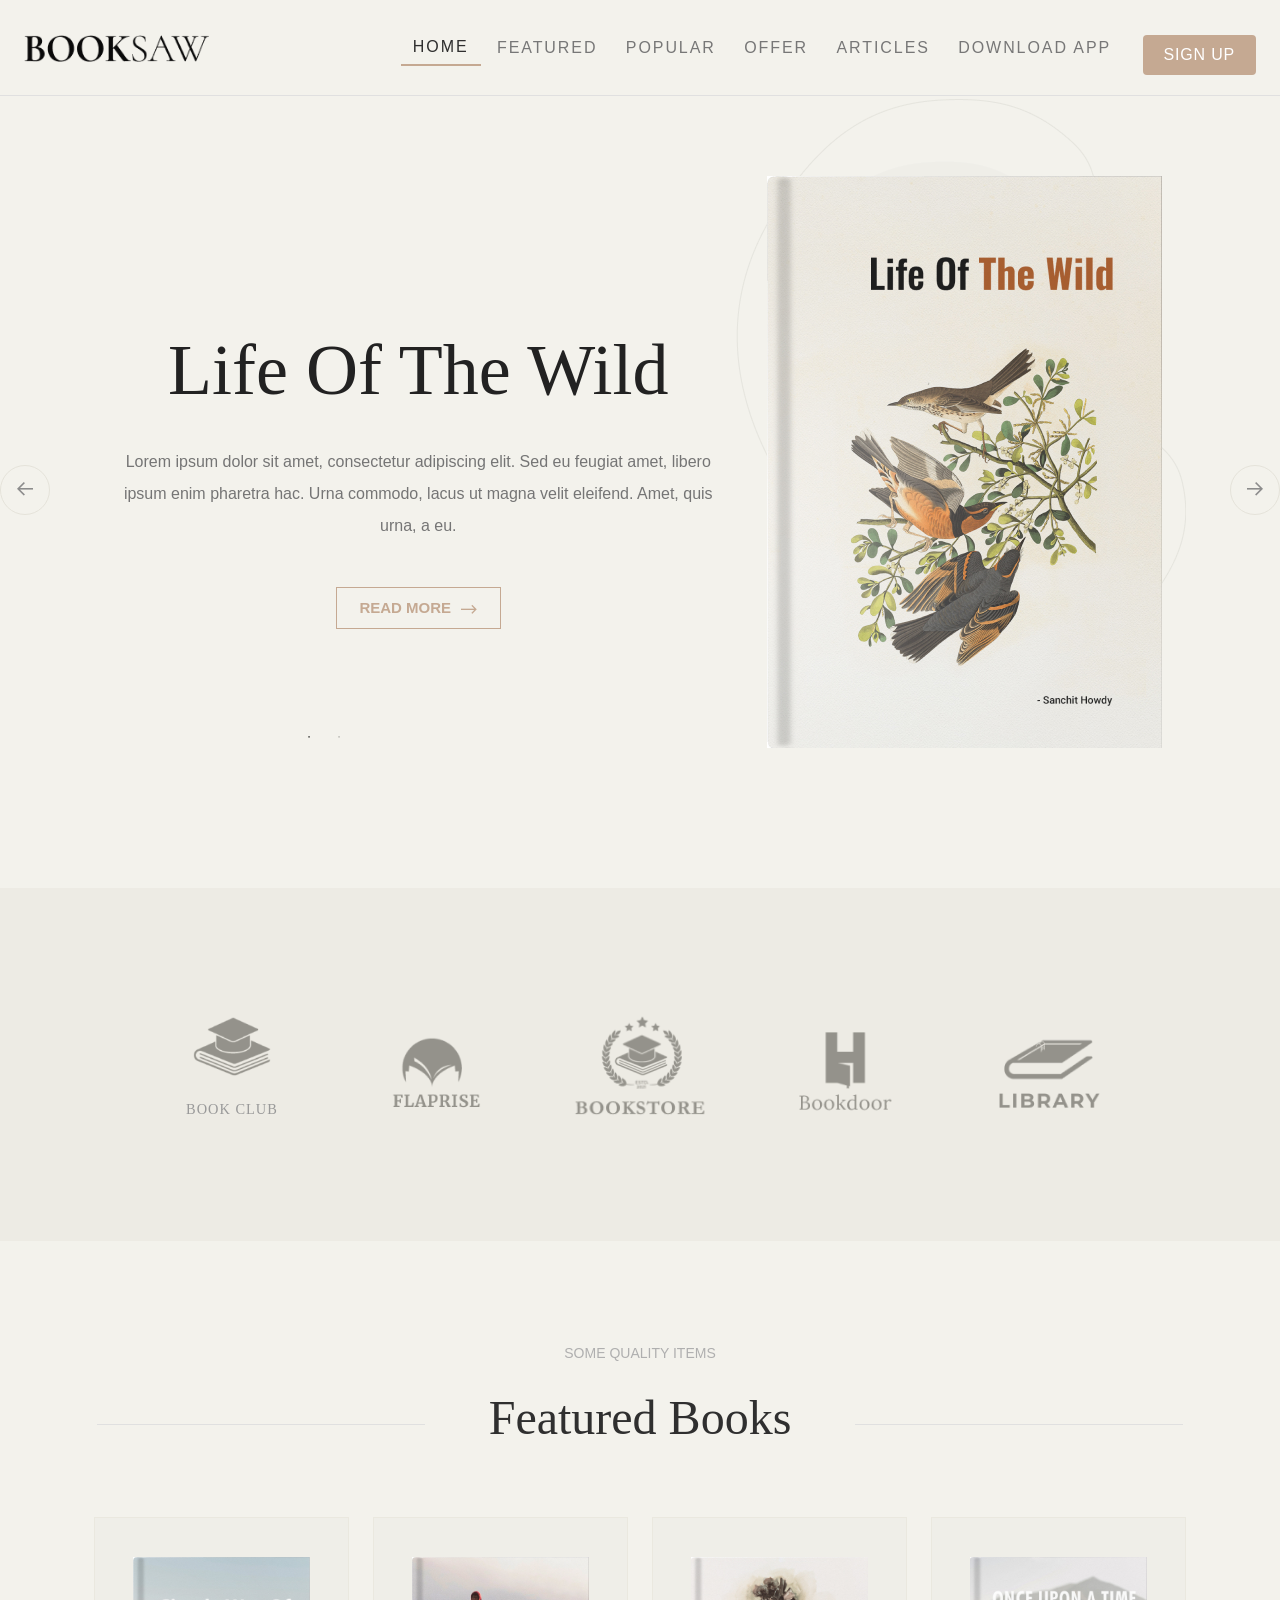
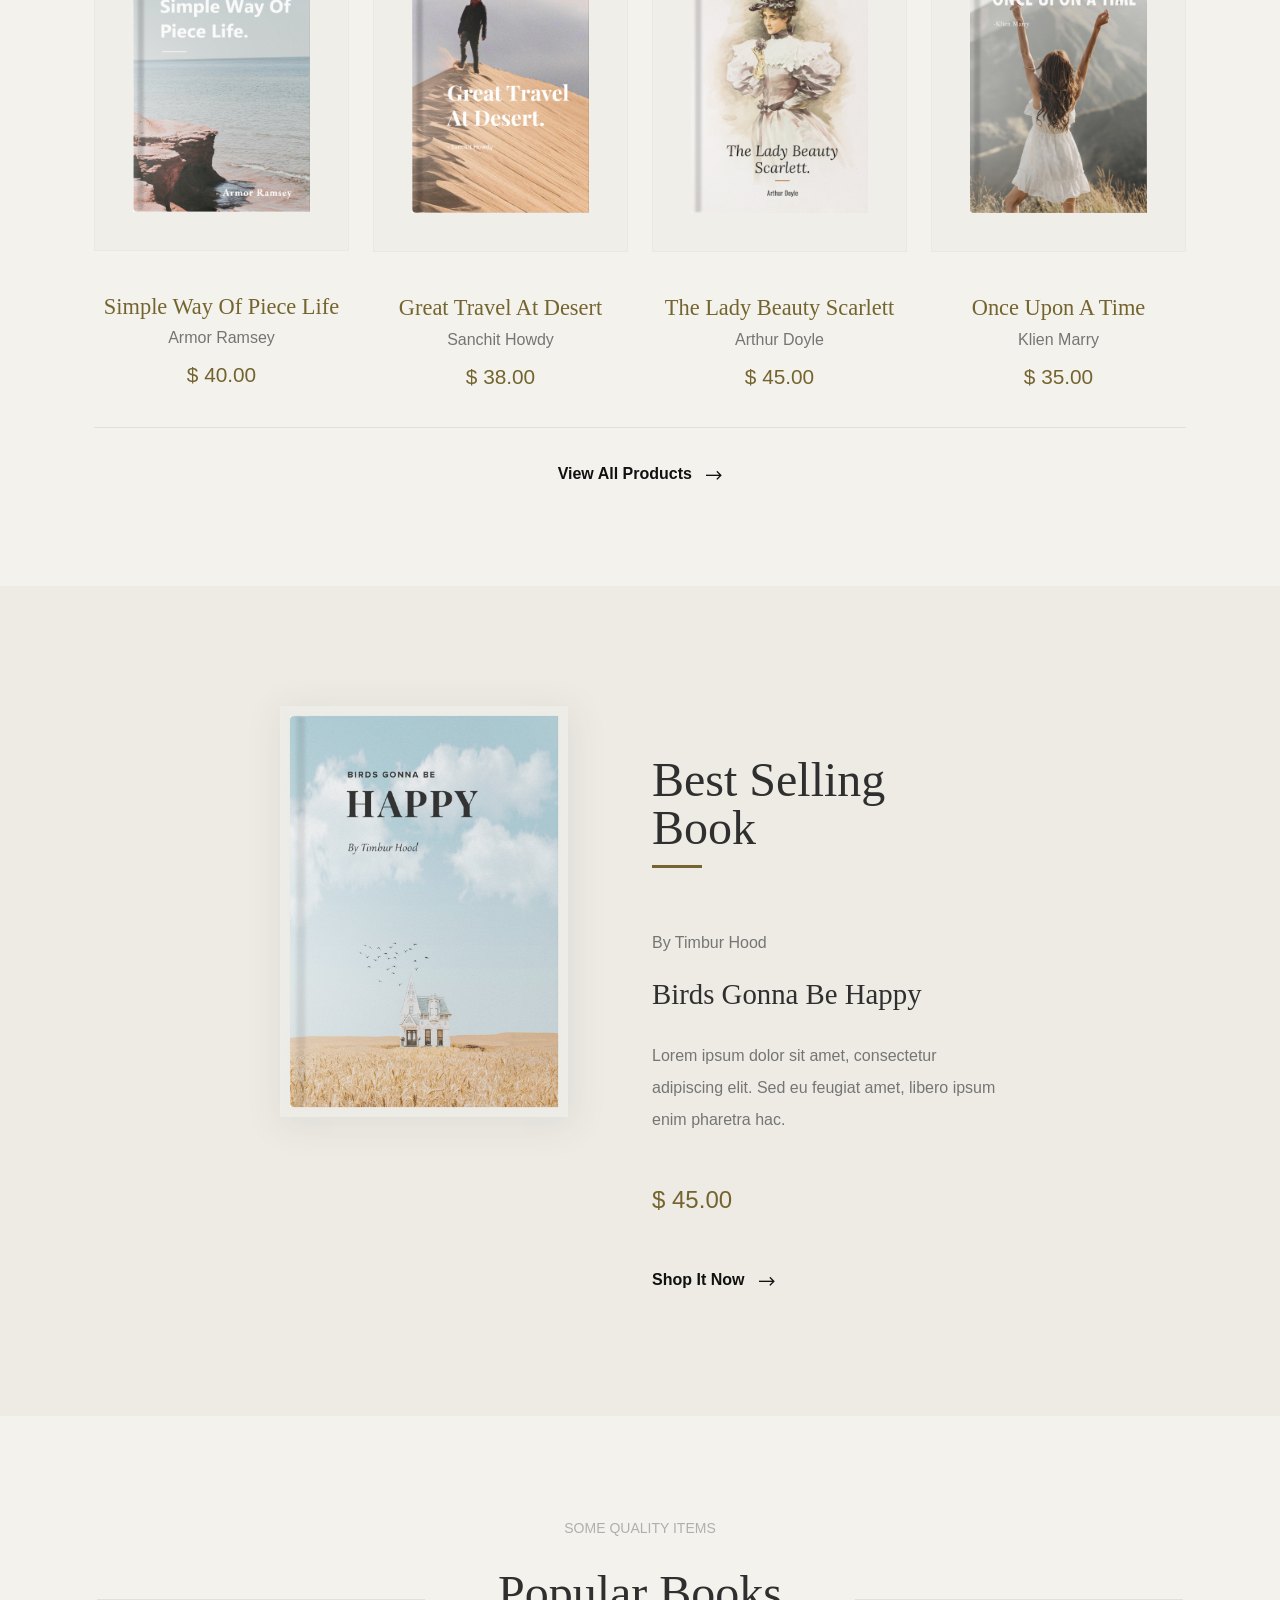
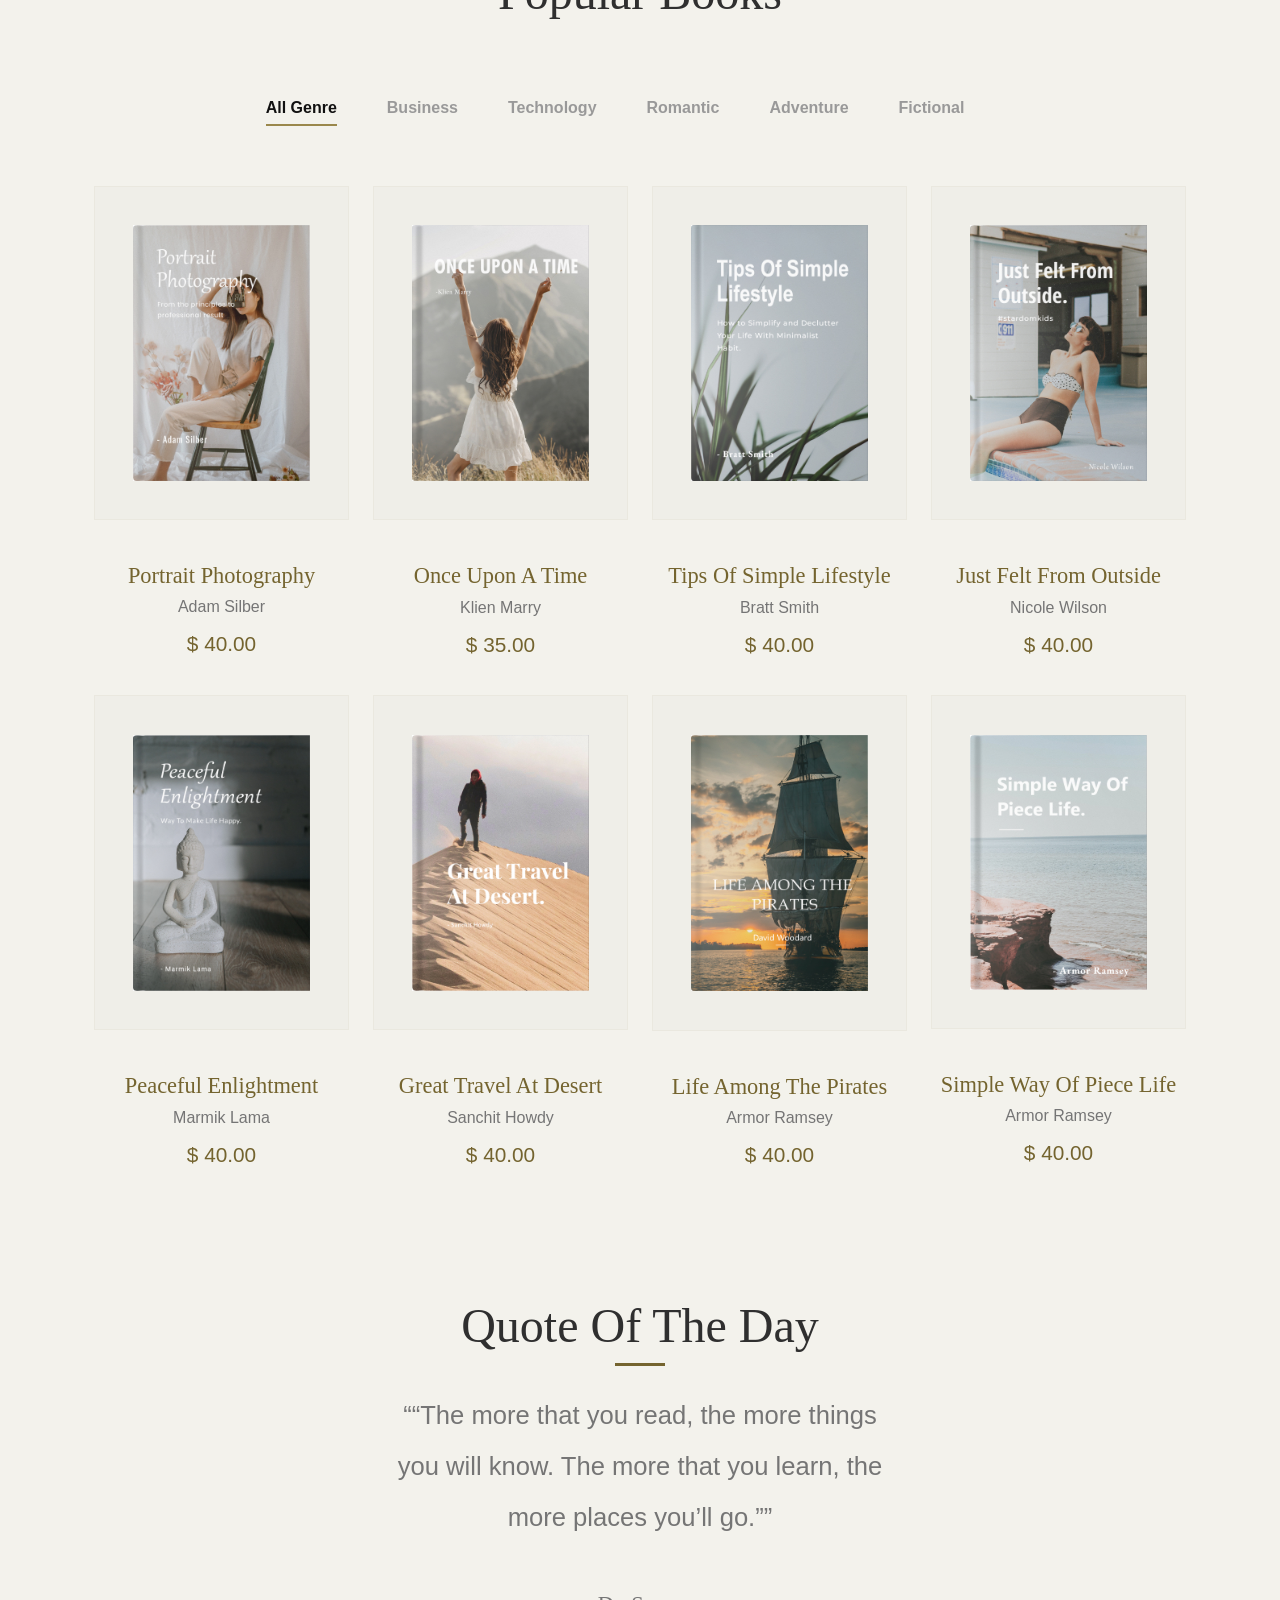
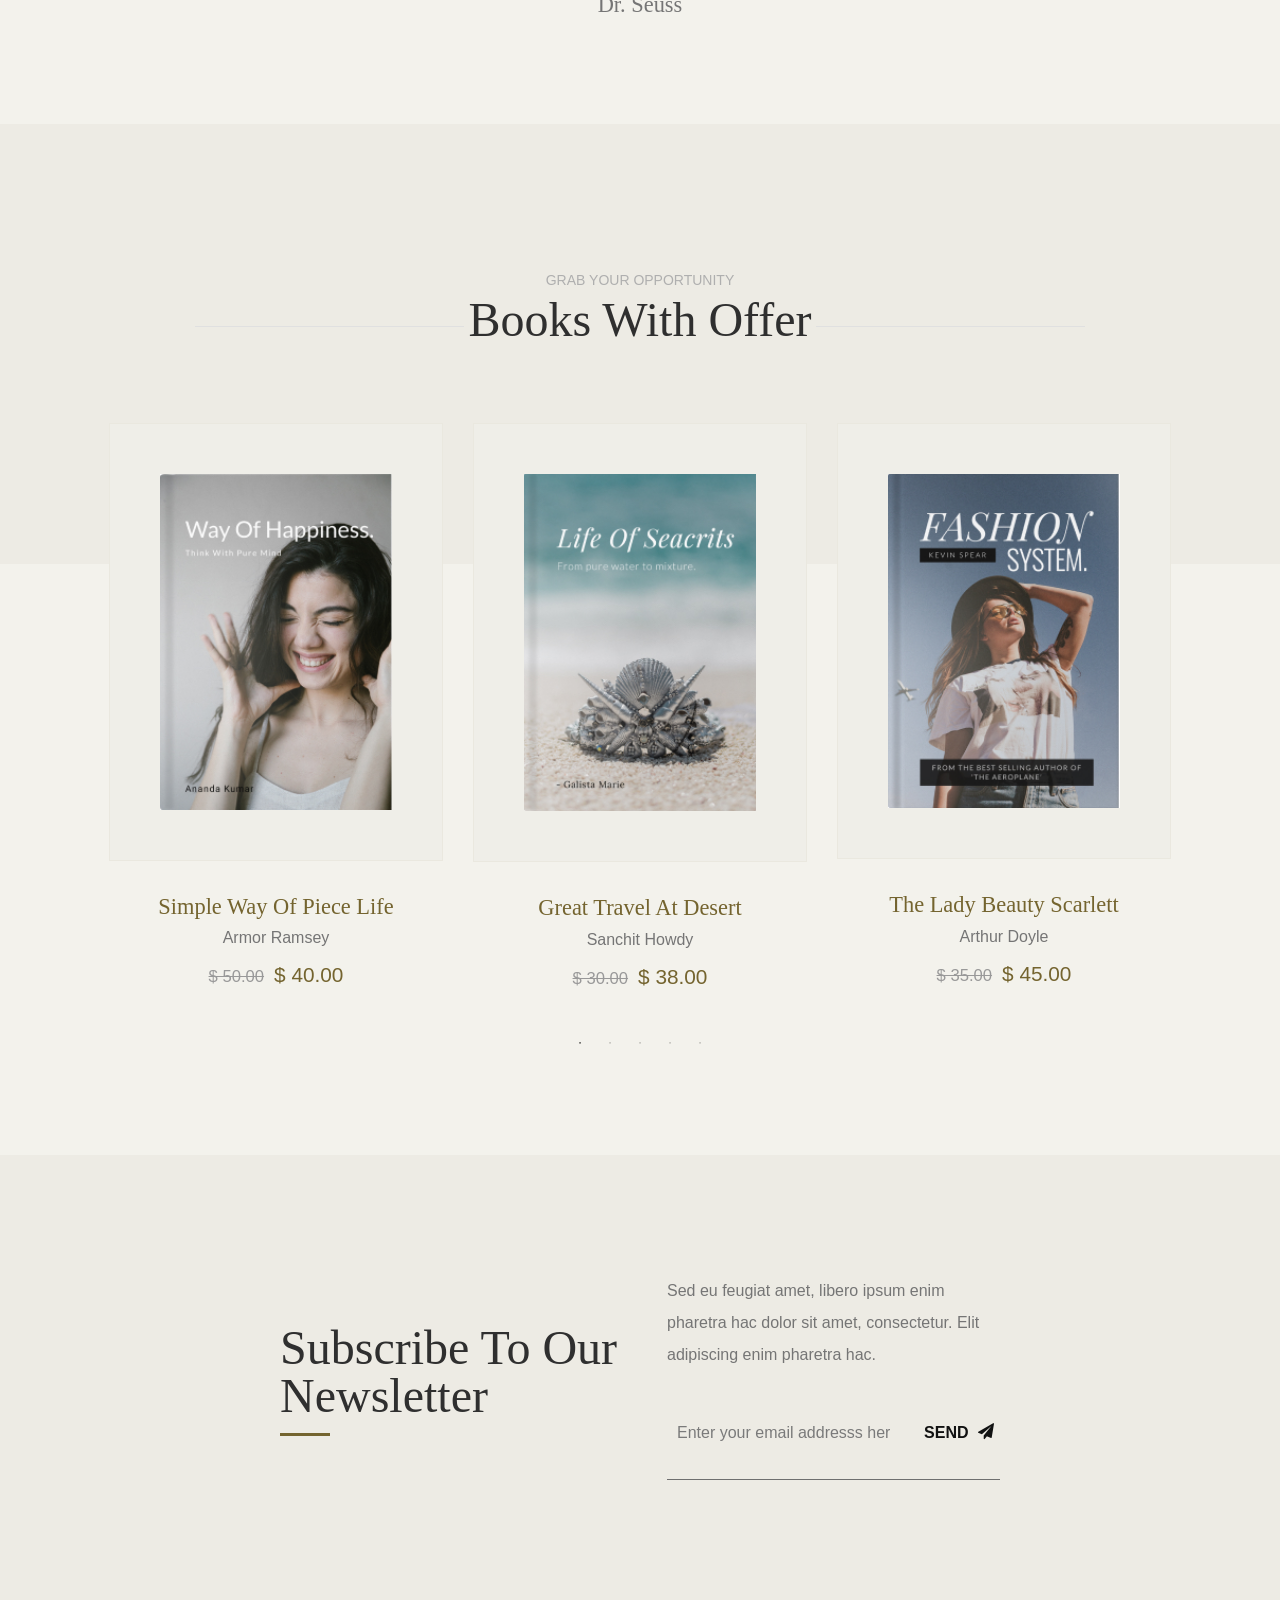
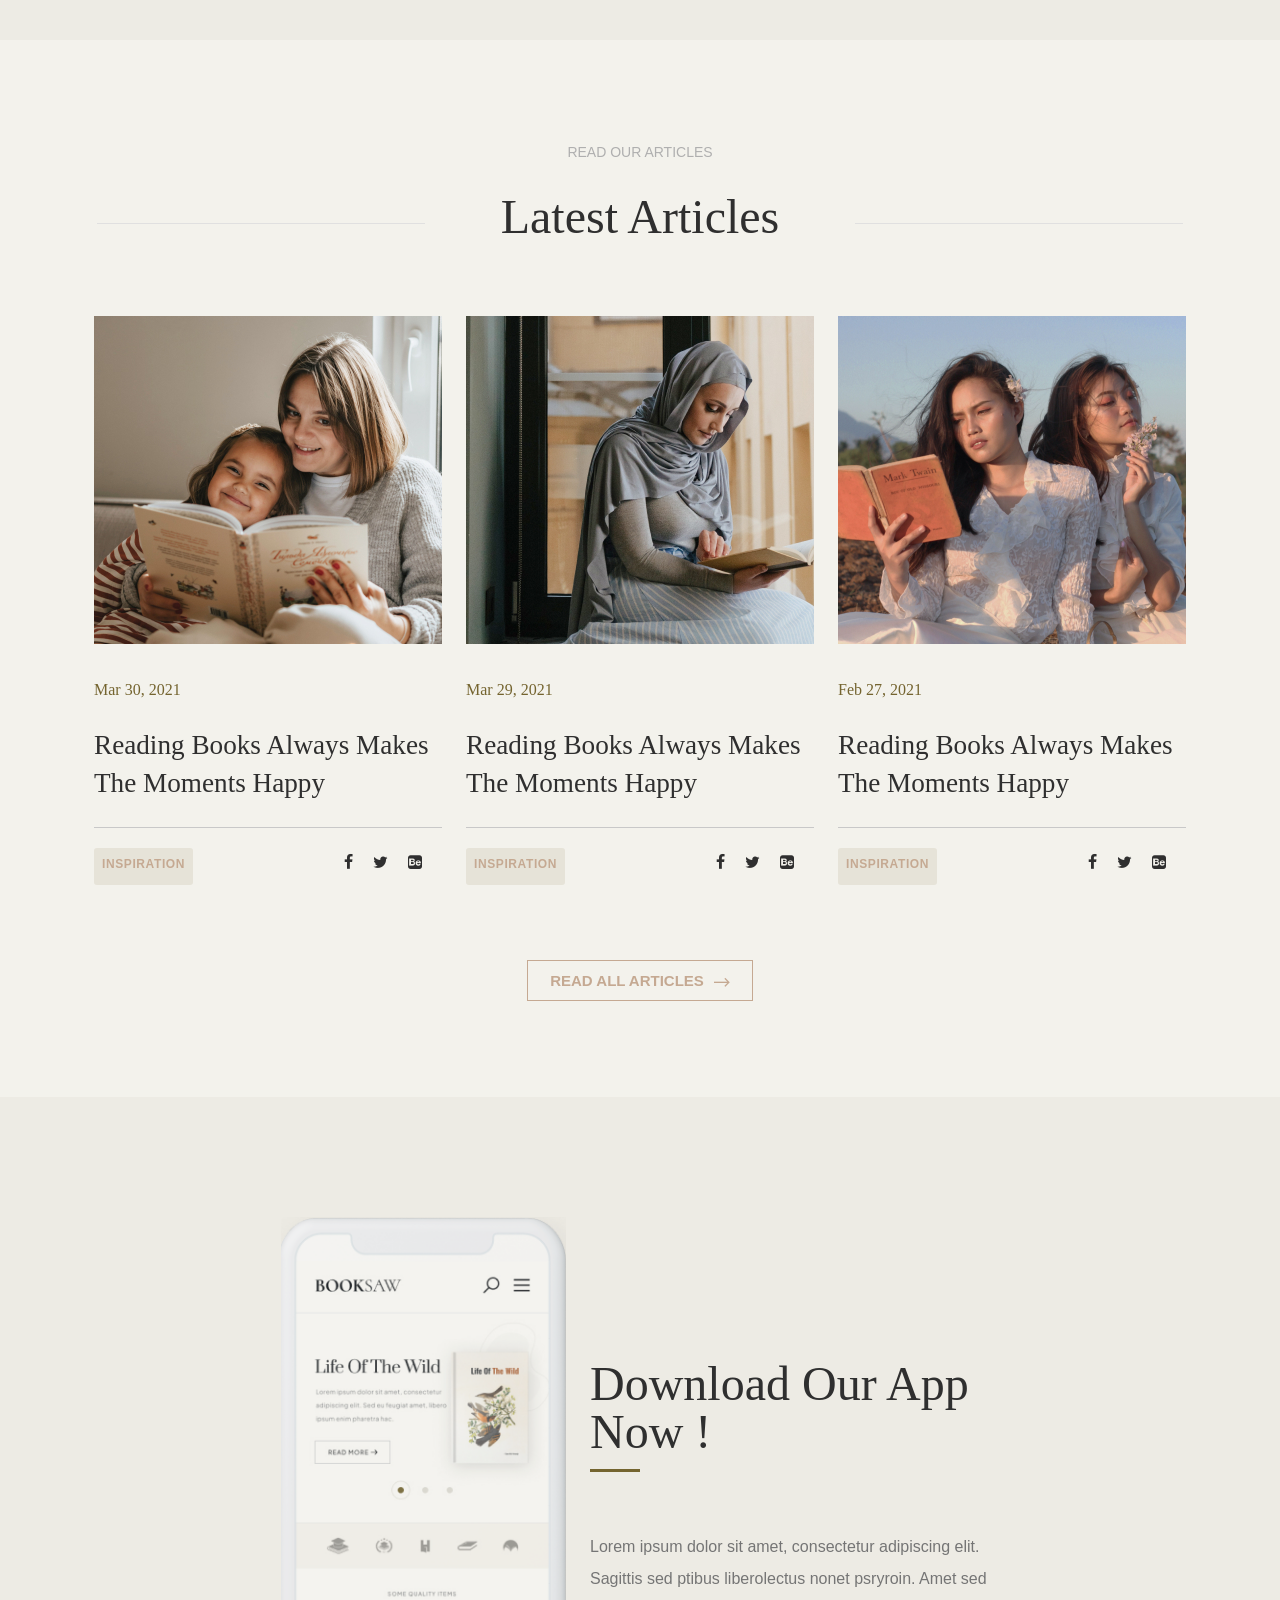
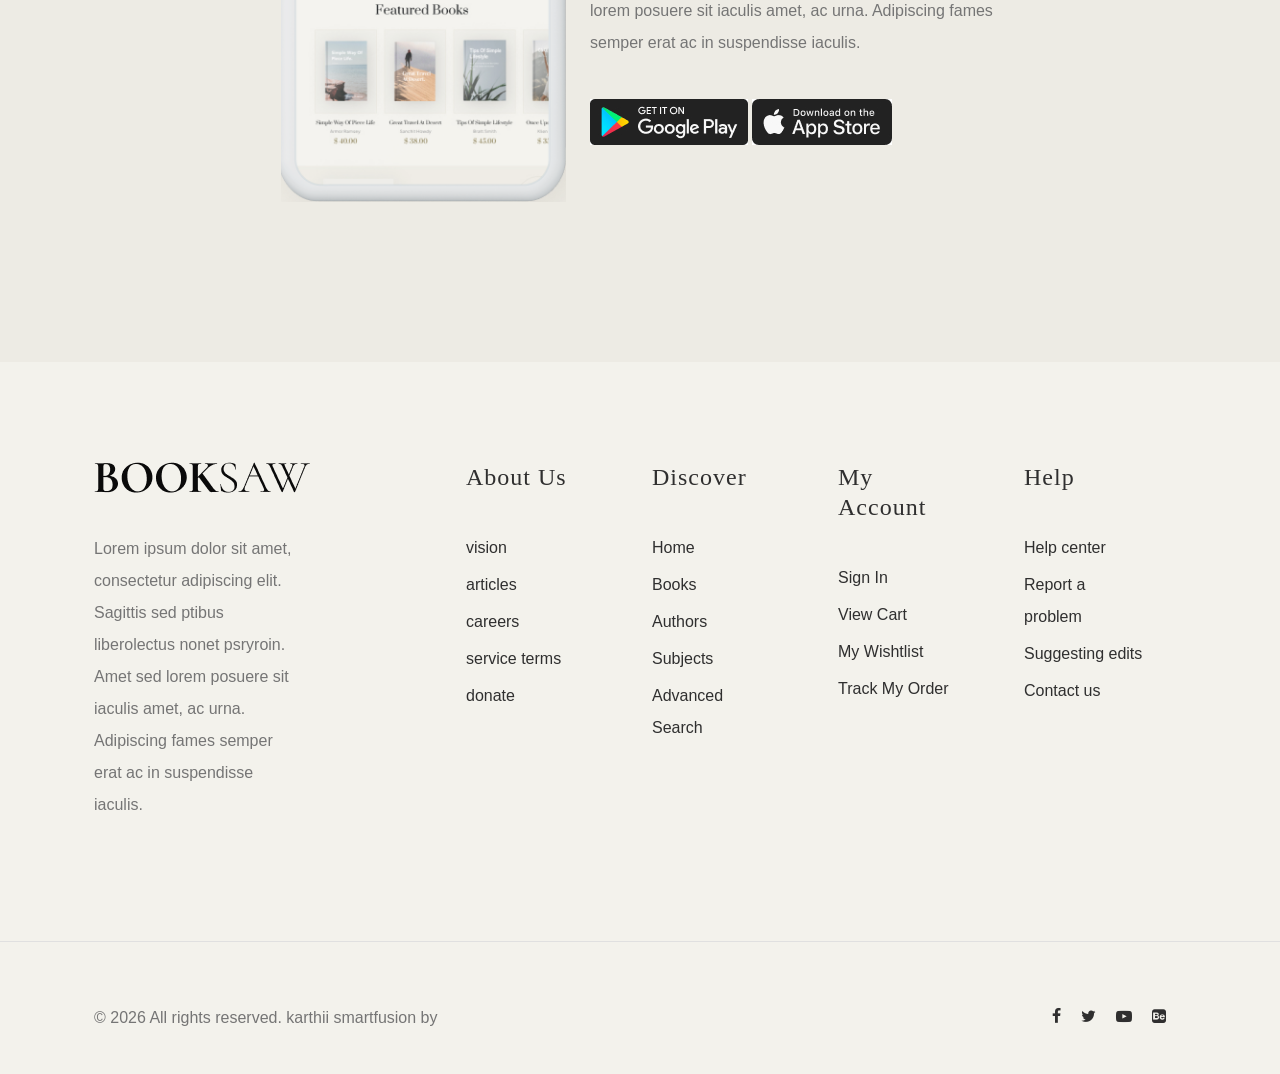
==== home2.html @ be1c2d10 "add" ====
<!DOCTYPE html>
<html lang="en">

<head>
	<title>BookSaw - Free Book Store HTML CSS Template</title>
	<meta charset="utf-8">
	<meta http-equiv="X-UA-Compatible" content="IE=edge">
	<meta name="viewport" content="width=device-width, initial-scale=1.0">
	<meta name="format-detection" content="telephone=no">
	<meta name="apple-mobile-web-app-capable" content="yes">
	<meta name="author" content="">
	<meta name="keywords" content="">
	<meta name="description" content="">

	<link href="https://cdn.jsdelivr.net/npm/bootstrap@5.3.1/dist/css/bootstrap.min.css" rel="stylesheet"
		integrity="sha384-4bw+/aepP/YC94hEpVNVgiZdgIC5+VKNBQNGCHeKRQN+PtmoHDEXuppvnDJzQIu9" crossorigin="anonymous">

	<link rel="stylesheet" type="text/css" href="css/normalize.css">
	<link rel="stylesheet" type="text/css" href="icomoon/icomoon.css">
	<link rel="stylesheet" type="text/css" href="css/vendor.css">
	<link rel="stylesheet" type="text/css" href="style.css">
	<link rel="icon" type="image/png" href="images/main-logo.png">
	<meta name="viewport" content="width=device-width, initial-scale=1.0">


</head>

<body data-bs-spy="scroll" data-bs-target="#header" tabindex="0">

	<div id="header-wrap">

		<header id="header">
			<div class="container-fluid">
				<div class="row align-items-center">

					<div class="col-6 col-md-2">
						<div class="main-logo">
							<a href="index.html"><img src="images/main-logo.png" alt="logo"></a>
						</div>

					</div>

					<div class="col-6 col-md-10">

						<nav id="navbar">
							<div class="main-menu stellarnav">
								<ul class="menu-list">
									<li class="menu-item active"><a href="#home" class="nav-link">Home</a></li>
									<li class="menu-item"><a href="#featured-books" class="nav-link">Featured</a></li>
									<li class="menu-item"><a href="#popular-books" class="nav-link">Popular</a></li>
									<li class="menu-item"><a href="#special-offer" class="nav-link">Offer</a></li>
									<li class="menu-item"><a href="#latest-blog" class="nav-link">Articles</a></li>
									<li class="menu-item"><a href="#download-app" class="nav-link">Download App</a></li>
									<li class="menu-item signup-btn"><a href="register.html" class="btn btn-accent">Sign
											Up</a></li>
								</ul>

							</div>
						</nav>

					</div>

				</div>
			</div>
		</header>

	</div><!--header-wrap-->

	<section id="billboard">

		<div class="container">
			<div class="row">
				<div class="col-md-12">

					<button class="prev slick-arrow">
						<i class="icon icon-arrow-left"></i>
					</button>

					<div class="main-slider pattern-overlay">
						<div class="slider-item">
							<div class="banner-content">
								<h2 class="banner-title">Life of the Wild</h2>
								<p>Lorem ipsum dolor sit amet, consectetur adipiscing elit. Sed eu feugiat amet, libero
									ipsum enim pharetra hac. Urna commodo, lacus ut magna velit eleifend. Amet, quis
									urna, a eu.</p>
								<div class="btn-wrap">
									<a href="#" class="btn btn-outline-accent btn-accent-arrow">Read More<i
											class="icon icon-ns-arrow-right"></i></a>
								</div>
							</div><!--banner-content-->
							<img src="images/main-banner1.jpg" alt="banner" class="banner-image">
						</div><!--slider-item-->

						<div class="slider-item">
							<div class="banner-content">
								<h2 class="banner-title">Birds gonna be Happy</h2>
								<p>Lorem ipsum dolor sit amet, consectetur adipiscing elit. Sed eu feugiat amet, libero
									ipsum enim pharetra hac. Urna commodo, lacus ut magna velit eleifend. Amet, quis
									urna, a eu.</p>
								<div class="btn-wrap">
									<a href="#" class="btn btn-outline-accent btn-accent-arrow">Read More<i
											class="icon icon-ns-arrow-right"></i></a>
								</div>
							</div><!--banner-content-->
							<img src="images/main-banner2.jpg" alt="banner" class="banner-image">
						</div><!--slider-item-->

					</div><!--slider-->

					<button class="next slick-arrow">
						<i class="icon icon-arrow-right"></i>
					</button>

				</div>
			</div>
		</div>

	</section>

	<section id="client-holder" data-aos="fade-up">
		<div class="container">
			<div class="row">
				<div class="inner-content">
					<div class="logo-wrap">
						<div class="grid">
							<div class="logo-item">
								<a href="#"><img src="images/client-image1.png" alt="client"></a>
								<h5 class="logo-text">Book Club</h5>
							</div>
							<div class="logo-item">
								<a href="#"><img src="images/client-image2.png" alt="client"></a>
							</div>
							<div class="logo-item">
								<a href="#"><img src="images/client-image3.png" alt="client"></a>
							</div>
							<div class="logo-item">
								<a href="#"><img src="images/client-image4.png" alt="client"></a>
							</div>
							<div class="logo-item">
								<a href="#"><img src="images/client-image5.png" alt="client"></a>
							</div>
						</div>
					</div><!--image-holder-->
				</div>
			</div>
		</div>
	</section>

	<section id="featured-books" class="py-5 my-5">
		<div class="container">
			<div class="row">
				<div class="col-md-12">

					<div class="section-header align-center">
						<div class="title">
							<span>Some quality items</span>
						</div>
						<h2 class="section-title">Featured Books</h2>
					</div>

					<div class="product-list" data-aos="fade-up">
						<div class="row">

							<div class="col-md-3">
								<div class="product-item">
									<figure class="product-style">
										<img src="images/product-item1.jpg" alt="Books" class="product-item">
										<button type="button" class="add-to-cart" data-product-tile="add-to-cart">Add to
											Cart</button>
									</figure>
									<figcaption>
										<h3>Simple way of piece life</h3>
										<span>Armor Ramsey</span>
										<div class="item-price">$ 40.00</div>
									</figcaption>
								</div>
							</div>

							<div class="col-md-3">
								<div class="product-item">
									<figure class="product-style">
										<img src="images/product-item2.jpg" alt="Books" class="product-item">
										<button type="button" class="add-to-cart" data-product-tile="add-to-cart">Add to
											Cart</button>
									</figure>
									<figcaption>
										<h3>Great travel at desert</h3>
										<span>Sanchit Howdy</span>
										<div class="item-price">$ 38.00</div>
									</figcaption>
								</div>
							</div>

							<div class="col-md-3">
								<div class="product-item">
									<figure class="product-style">
										<img src="images/product-item3.jpg" alt="Books" class="product-item">
										<button type="button" class="add-to-cart" data-product-tile="add-to-cart">Add to
											Cart</button>
									</figure>
									<figcaption>
										<h3>The lady beauty Scarlett</h3>
										<span>Arthur Doyle</span>
										<div class="item-price">$ 45.00</div>
									</figcaption>
								</div>
							</div>

							<div class="col-md-3">
								<div class="product-item">
									<figure class="product-style">
										<img src="images/product-item4.jpg" alt="Books" class="product-item">
										<button type="button" class="add-to-cart" data-product-tile="add-to-cart">Add to
											Cart</button>
									</figure>
									<figcaption>
										<h3>Once upon a time</h3>
										<span>Klien Marry</span>
										<div class="item-price">$ 35.00</div>
									</figcaption>
								</div>
							</div>

						</div><!--ft-books-slider-->
					</div><!--grid-->


				</div><!--inner-content-->
			</div>

			<div class="row">
				<div class="col-md-12">

					<div class="btn-wrap align-center">
						<a href="#" class="btn-accent-arrow">View all products <i
								class="icon icon-ns-arrow-right"></i></a>
					</div>

				</div>
			</div>
		</div>
	</section>

	<section id="best-selling" class="leaf-pattern-overlay">
		<div class="corner-pattern-overlay"></div>
		<div class="container">
			<div class="row justify-content-center">

				<div class="col-md-8">

					<div class="row">

						<div class="col-md-6">
							<figure class="products-thumb">
								<img src="images/single-image.jpg" alt="book" class="single-image">
							</figure>
						</div>

						<div class="col-md-6">
							<div class="product-entry">
								<h2 class="section-title divider">Best Selling Book</h2>

								<div class="products-content">
									<div class="author-name">By Timbur Hood</div>
									<h3 class="item-title">Birds gonna be happy</h3>
									<p>Lorem ipsum dolor sit amet, consectetur adipiscing elit. Sed eu feugiat amet,
										libero ipsum enim pharetra hac.</p>
									<div class="item-price">$ 45.00</div>
									<div class="btn-wrap">
										<a href="#" class="btn-accent-arrow">shop it now <i
												class="icon icon-ns-arrow-right"></i></a>
									</div>
								</div>

							</div>
						</div>

					</div>
					<!-- / row -->

				</div>

			</div>
		</div>
	</section>

	<section id="popular-books" class="bookshelf py-5 my-5">
		<div class="container">
			<div class="row">
				<div class="col-md-12">

					<div class="section-header align-center">
						<div class="title">
							<span>Some quality items</span>
						</div>
						<h2 class="section-title">Popular Books</h2>
					</div>

					<ul class="tabs">
						<li data-tab-target="#all-genre" class="active tab">All Genre</li>
						<li data-tab-target="#business" class="tab">Business</li>
						<li data-tab-target="#technology" class="tab">Technology</li>
						<li data-tab-target="#romantic" class="tab">Romantic</li>
						<li data-tab-target="#adventure" class="tab">Adventure</li>
						<li data-tab-target="#fictional" class="tab">Fictional</li>
					</ul>

					<div class="tab-content">
						<div id="all-genre" data-tab-content class="active">
							<div class="row">

								<div class="col-md-3">
									<div class="product-item">
										<figure class="product-style">
											<img src="images/tab-item1.jpg" alt="Books" class="product-item">
											<button type="button" class="add-to-cart"
												data-product-tile="add-to-cart">Add to
												Cart</button>
										</figure>
										<figcaption>
											<h3>Portrait photography</h3>
											<span>Adam Silber</span>
											<div class="item-price">$ 40.00</div>
										</figcaption>
									</div>
								</div>

								<div class="col-md-3">
									<div class="product-item">
										<figure class="product-style">
											<img src="images/tab-item2.jpg" alt="Books" class="product-item">
											<button type="button" class="add-to-cart"
												data-product-tile="add-to-cart">Add to
												Cart</button>
										</figure>
										<figcaption>
											<h3>Once upon a time</h3>
											<span>Klien Marry</span>
											<div class="item-price">$ 35.00</div>
										</figcaption>
									</div>
								</div>

								<div class="col-md-3">
									<div class="product-item">
										<figure class="product-style">
											<img src="images/tab-item3.jpg" alt="Books" class="product-item">
											<button type="button" class="add-to-cart"
												data-product-tile="add-to-cart">Add to
												Cart</button>
										</figure>
										<figcaption>
											<h3>Tips of simple lifestyle</h3>
											<span>Bratt Smith</span>
											<div class="item-price">$ 40.00</div>
										</figcaption>
									</div>
								</div>

								<div class="col-md-3">
									<div class="product-item">
										<figure class="product-style">
											<img src="images/tab-item4.jpg" alt="Books" class="product-item">
											<button type="button" class="add-to-cart"
												data-product-tile="add-to-cart">Add to
												Cart</button>
										</figure>
										<figcaption>
											<h3>Just felt from outside</h3>
											<span>Nicole Wilson</span>
											<div class="item-price">$ 40.00</div>
										</figcaption>
									</div>
								</div>

							</div>
							<div class="row">

								<div class="col-md-3">
									<div class="product-item">
										<figure class="product-style">
											<img src="images/tab-item5.jpg" alt="Books" class="product-item">
											<button type="button" class="add-to-cart"
												data-product-tile="add-to-cart">Add to
												Cart</button>
										</figure>
										<figcaption>
											<h3>Peaceful Enlightment</h3>
											<span>Marmik Lama</span>
											<div class="item-price">$ 40.00</div>
										</figcaption>
									</div>
								</div>

								<div class="col-md-3">
									<div class="product-item">
										<figure class="product-style">
											<img src="images/tab-item6.jpg" alt="Books" class="product-item">
											<button type="button" class="add-to-cart"
												data-product-tile="add-to-cart">Add to
												Cart</button>
										</figure>
										<figcaption>
											<h3>Great travel at desert</h3>
											<span>Sanchit Howdy</span>
											<div class="item-price">$ 40.00</div>
										</figcaption>
									</div>
								</div>

								<div class="col-md-3">
									<div class="product-item">
										<figure class="product-style">
											<img src="images/tab-item7.jpg" alt="Books" class="product-item">
											<button type="button" class="add-to-cart"
												data-product-tile="add-to-cart">Add to
												Cart</button>
										</figure>
										<figcaption>
											<h3>Life among the pirates</h3>
											<span>Armor Ramsey</span>
											<div class="item-price">$ 40.00</div>
										</figcaption>
									</div>
								</div>

								<div class="col-md-3">
									<div class="product-item">
										<figure class="product-style">
											<img src="images/tab-item8.jpg" alt="Books" class="product-item">
											<button type="button" class="add-to-cart"
												data-product-tile="add-to-cart">Add to
												Cart</button>
										</figure>
										<figcaption>
											<h3>Simple way of piece life</h3>
											<span>Armor Ramsey</span>
											<div class="item-price">$ 40.00</div>
										</figcaption>
									</div>
								</div>

							</div>

						</div>
						<div id="business" data-tab-content>
							<div class="row">
								<div class="col-md-3">
									<div class="product-item">
										<figure class="product-style">
											<img src="images/tab-item2.jpg" alt="Books" class="product-item">
											<button type="button" class="add-to-cart"
												data-product-tile="add-to-cart">Add to
												Cart</button>
										</figure>
										<figcaption>
											<h3>Peaceful Enlightment</h3>
											<span>Marmik Lama</span>
											<div class="item-price">$ 40.00</div>
										</figcaption>
									</div>
								</div>

								<div class="col-md-3">
									<div class="product-item">
										<figure class="product-style">
											<img src="images/tab-item4.jpg" alt="Books" class="product-item">
											<button type="button" class="add-to-cart"
												data-product-tile="add-to-cart">Add to
												Cart</button>
										</figure>
										<figcaption>
											<h3>Great travel at desert</h3>
											<span>Sanchit Howdy</span>
											<div class="item-price">$ 40.00</div>
										</figcaption>
									</div>
								</div>

								<div class="col-md-3">
									<div class="product-item">
										<figure class="product-style">
											<img src="images/tab-item6.jpg" alt="Books" class="product-item">
											<button type="button" class="add-to-cart"
												data-product-tile="add-to-cart">Add to
												Cart</button>
										</figure>
										<figcaption>
											<h3>Life among the pirates</h3>
											<span>Armor Ramsey</span>
											<div class="item-price">$ 40.00</div>
										</figcaption>
									</div>
								</div>

								<div class="col-md-3">
									<div class="product-item">
										<figure class="product-style">
											<img src="images/tab-item8.jpg" alt="Books" class="product-item">
											<button type="button" class="add-to-cart"
												data-product-tile="add-to-cart">Add to
												Cart</button>
										</figure>
										<figcaption>
											<h3>Simple way of piece life</h3>
											<span>Armor Ramsey</span>
											<div class="item-price">$ 40.00</div>
										</figcaption>
									</div>
								</div>

							</div>
						</div>

						<div id="technology" data-tab-content>
							<div class="row">
								<div class="col-md-3">
									<div class="product-item">
										<figure class="product-style">
											<img src="images/tab-item1.jpg" alt="Books" class="product-item">
											<button type="button" class="add-to-cart"
												data-product-tile="add-to-cart">Add to
												Cart</button>
										</figure>
										<figcaption>
											<h3>Peaceful Enlightment</h3>
											<span>Marmik Lama</span>
											<div class="item-price">$ 40.00</div>
										</figcaption>
									</div>
								</div>

								<div class="col-md-3">
									<div class="product-item">
										<figure class="product-style">
											<img src="images/tab-item3.jpg" alt="Books" class="product-item">
											<button type="button" class="add-to-cart"
												data-product-tile="add-to-cart">Add to
												Cart</button>
										</figure>
										<figcaption>
											<h3>Great travel at desert</h3>
											<span>Sanchit Howdy</span>
											<div class="item-price">$ 40.00</div>
										</figcaption>
									</div>
								</div>

								<div class="col-md-3">
									<div class="product-item">
										<figure class="product-style">
											<img src="images/tab-item5.jpg" alt="Books" class="product-item">
											<button type="button" class="add-to-cart"
												data-product-tile="add-to-cart">Add to
												Cart</button>
										</figure>
										<figcaption>
											<h3>Life among the pirates</h3>
											<span>Armor Ramsey</span>
											<div class="item-price">$ 40.00</div>
										</figcaption>
									</div>
								</div>

								<div class="col-md-3">
									<div class="product-item">
										<figure class="product-style">
											<img src="images/tab-item7.jpg" alt="Books" class="product-item">
											<button type="button" class="add-to-cart"
												data-product-tile="add-to-cart">Add to
												Cart</button>
										</figure>
										<figcaption>
											<h3>Simple way of piece life</h3>
											<span>Armor Ramsey</span>
											<div class="item-price">$ 40.00</div>
										</figcaption>
									</div>
								</div>
							</div>
						</div>

						<div id="romantic" data-tab-content>
							<div class="row">
								<div class="col-md-3">
									<div class="product-item">
										<figure class="product-style">
											<img src="images/tab-item1.jpg" alt="Books" class="product-item">
											<button type="button" class="add-to-cart"
												data-product-tile="add-to-cart">Add to
												Cart</button>
										</figure>
										<figcaption>
											<h3>Peaceful Enlightment</h3>
											<span>Marmik Lama</span>
											<div class="item-price">$ 40.00</div>
										</figcaption>
									</div>
								</div>

								<div class="col-md-3">
									<div class="product-item">
										<figure class="product-style">
											<img src="images/tab-item3.jpg" alt="Books" class="product-item">
											<button type="button" class="add-to-cart"
												data-product-tile="add-to-cart">Add to
												Cart</button>
										</figure>
										<figcaption>
											<h3>Great travel at desert</h3>
											<span>Sanchit Howdy</span>
											<div class="item-price">$ 40.00</div>
										</figcaption>
									</div>
								</div>

								<div class="col-md-3">
									<div class="product-item">
										<figure class="product-style">
											<img src="images/tab-item5.jpg" alt="Books" class="product-item">
											<button type="button" class="add-to-cart"
												data-product-tile="add-to-cart">Add to
												Cart</button>
										</figure>
										<figcaption>
											<h3>Life among the pirates</h3>
											<span>Armor Ramsey</span>
											<div class="item-price">$ 40.00</div>
										</figcaption>
									</div>
								</div>

								<div class="col-md-3">
									<div class="product-item">
										<figure class="product-style">
											<img src="images/tab-item7.jpg" alt="Books" class="product-item">
											<button type="button" class="add-to-cart"
												data-product-tile="add-to-cart">Add to
												Cart</button>
										</figure>
										<figcaption>
											<h3>Simple way of piece life</h3>
											<span>Armor Ramsey</span>
											<div class="item-price">$ 40.00</div>
										</figcaption>
									</div>
								</div>
							</div>
						</div>

						<div id="adventure" data-tab-content>
							<div class="row">
								<div class="col-md-3">
									<div class="product-item">
										<figure class="product-style">
											<img src="images/tab-item5.jpg" alt="Books" class="product-item">
											<button type="button" class="add-to-cart"
												data-product-tile="add-to-cart">Add to
												Cart</button>
										</figure>
										<figcaption>
											<h3>Life among the pirates</h3>
											<span>Armor Ramsey</span>
											<div class="item-price">$ 40.00</div>
										</figcaption>
									</div>
								</div>

								<div class="col-md-3">
									<div class="product-item">
										<figure class="product-style">
											<img src="images/tab-item7.jpg" alt="Books" class="product-item">
											<button type="button" class="add-to-cart"
												data-product-tile="add-to-cart">Add to
												Cart</button>
										</figure>
										<figcaption>
											<h3>Simple way of piece life</h3>
											<span>Armor Ramsey</span>
											<div class="item-price">$ 40.00</div>
										</figcaption>
									</div>
								</div>
							</div>
						</div>

						<div id="fictional" data-tab-content>
							<div class="row">
								<div class="col-md-3">
									<div class="product-item">
										<figure class="product-style">
											<img src="images/tab-item5.jpg" alt="Books" class="product-item">
											<button type="button" class="add-to-cart"
												data-product-tile="add-to-cart">Add to
												Cart</button>
										</figure>
										<figcaption>
											<h3>Life among the pirates</h3>
											<span>Armor Ramsey</span>
											<div class="item-price">$ 40.00</div>
										</figcaption>
									</div>
								</div>

								<div class="col-md-3">
									<div class="product-item">
										<figure class="product-style">
											<img src="images/tab-item7.jpg" alt="Books" class="product-item">
											<button type="button" class="add-to-cart"
												data-product-tile="add-to-cart">Add to
												Cart</button>
										</figure>
										<figcaption>
											<h3>Simple way of piece life</h3>
											<span>Armor Ramsey</span>
											<div class="item-price">$ 40.00</div>
										</figcaption>
									</div>
								</div>
							</div>
						</div>

					</div>

				</div><!--inner-tabs-->

			</div>
		</div>
	</section>

	<section id="quotation" class="align-center pb-5 mb-5">
		<div class="inner-content">
			<h2 class="section-title divider">Quote of the day</h2>
			<blockquote data-aos="fade-up">
				<q>“The more that you read, the more things you will know. The more that you learn, the more places
					you’ll go.”</q>
				<div class="author-name">Dr. Seuss</div>
			</blockquote>
		</div>
	</section>

	<section id="special-offer" class="bookshelf pb-5 mb-5">

		<div class="section-header align-center">
			<div class="title">
				<span>Grab your opportunity</span>
			</div>
			<h2 class="section-title">Books with offer</h2>
		</div>

		<div class="container">
			<div class="row">
				<div class="inner-content">
					<div class="product-list" data-aos="fade-up">
						<div class="grid product-grid">
							<div class="product-item">
								<figure class="product-style">
									<img src="images/product-item5.jpg" alt="Books" class="product-item">
									<button type="button" class="add-to-cart" data-product-tile="add-to-cart">Add to
										Cart</button>
								</figure>
								<figcaption>
									<h3>Simple way of piece life</h3>
									<span>Armor Ramsey</span>
									<div class="item-price">
										<span class="prev-price">$ 50.00</span>$ 40.00
									</div>
								</figcaption>
							</div>

							<div class="product-item">
								<figure class="product-style">
									<img src="images/product-item6.jpg" alt="Books" class="product-item">
									<button type="button" class="add-to-cart" data-product-tile="add-to-cart">Add to
										Cart</button>
								</figure>
								<figcaption>
									<h3>Great travel at desert</h3>
									<span>Sanchit Howdy</span>
									<div class="item-price">
										<span class="prev-price">$ 30.00</span>$ 38.00
									</div>
								</figcaption>
							</div>

							<div class="product-item">
								<figure class="product-style">
									<img src="images/product-item7.jpg" alt="Books" class="product-item">
									<button type="button" class="add-to-cart" data-product-tile="add-to-cart">Add to
										Cart</button>
								</figure>
								<figcaption>
									<h3>The lady beauty Scarlett</h3>
									<span>Arthur Doyle</span>
									<div class="item-price">
										<span class="prev-price">$ 35.00</span>$ 45.00
									</div>
								</figcaption>
							</div>

							<div class="product-item">
								<figure class="product-style">
									<img src="images/product-item8.jpg" alt="Books" class="product-item">
									<button type="button" class="add-to-cart" data-product-tile="add-to-cart">Add to
										Cart</button>
								</figure>
								<figcaption>
									<h3>Once upon a time</h3>
									<span>Klien Marry</span>
									<div class="item-price">
										<span class="prev-price">$ 25.00</span>$ 35.00
									</div>
								</figcaption>
							</div>

							<div class="product-item">
								<figure class="product-style">
									<img src="images/product-item2.jpg" alt="Books" class="product-item">
									<button type="button" class="add-to-cart" data-product-tile="add-to-cart">Add to
										Cart</button>
								</figure>
								<figcaption>
									<h3>Simple way of piece life</h3>
									<span>Armor Ramsey</span>
									<div class="item-price">
										<span class="prev-price">$ 50.00</span>$ 40.00
									</div>
								</figcaption>
							</div>
						</div><!--grid-->
					</div>
				</div><!--inner-content-->
			</div>
		</div>
	</section>

	<section id="subscribe">
		<div class="container">
			<div class="row justify-content-center">

				<div class="col-lg-8 col-md-11">
					<div class="row align-items-center">

						<div class="col-md-6">

							<div class="title-element">
								<h2 class="section-title divider">Subscribe to our newsletter</h2>
							</div>

						</div>
						<div class="col-md-6">

							<div class="subscribe-content" data-aos="fade-up">
								<p>Sed eu feugiat amet, libero ipsum enim pharetra hac dolor sit amet, consectetur. Elit
									adipiscing enim pharetra hac.</p>
								<form id="form">
									<input type="text" name="email" placeholder="Enter your email addresss here">
									<button class="btn-subscribe">
										<span>send</span>
										<i class="icon icon-send"></i>
									</button>
								</form>
							</div>

						</div>

					</div>
				</div>

			</div>
		</div>
	</section>

	<section id="latest-blog" class="py-5 my-5">
		<div class="container">
			<div class="row">
				<div class="col-md-12">

					<div class="section-header align-center">
						<div class="title">
							<span>Read our articles</span>
						</div>
						<h2 class="section-title">Latest Articles</h2>
					</div>

					<div class="row">

						<div class="col-md-4">

							<article class="column" data-aos="fade-up">

								<figure>
									<a href="#" class="image-hvr-effect">
										<img src="images/post-img1.jpg" alt="post" class="post-image">
									</a>
								</figure>

								<div class="post-item">
									<div class="meta-date">Mar 30, 2021</div>
									<h3><a href="#">Reading books always makes the moments happy</a></h3>

									<div class="links-element">
										<div class="categories">inspiration</div>
										<div class="social-links">
											<ul>
												<li>
													<a href="#"><i class="icon icon-facebook"></i></a>
												</li>
												<li>
													<a href="#"><i class="icon icon-twitter"></i></a>
												</li>
												<li>
													<a href="#"><i class="icon icon-behance-square"></i></a>
												</li>
											</ul>
										</div>
									</div><!--links-element-->

								</div>
							</article>

						</div>
						<div class="col-md-4">

							<article class="column" data-aos="fade-up" data-aos-delay="200">
								<figure>
									<a href="#" class="image-hvr-effect">
										<img src="images/post-img2.jpg" alt="post" class="post-image">
									</a>
								</figure>
								<div class="post-item">
									<div class="meta-date">Mar 29, 2021</div>
									<h3><a href="#">Reading books always makes the moments happy</a></h3>

									<div class="links-element">
										<div class="categories">inspiration</div>
										<div class="social-links">
											<ul>
												<li>
													<a href="#"><i class="icon icon-facebook"></i></a>
												</li>
												<li>
													<a href="#"><i class="icon icon-twitter"></i></a>
												</li>
												<li>
													<a href="#"><i class="icon icon-behance-square"></i></a>
												</li>
											</ul>
										</div>
									</div><!--links-element-->

								</div>
							</article>

						</div>
						<div class="col-md-4">

							<article class="column" data-aos="fade-up" data-aos-delay="400">
								<figure>
									<a href="#" class="image-hvr-effect">
										<img src="images/post-img3.jpg" alt="post" class="post-image">
									</a>
								</figure>
								<div class="post-item">
									<div class="meta-date">Feb 27, 2021</div>
									<h3><a href="#">Reading books always makes the moments happy</a></h3>

									<div class="links-element">
										<div class="categories">inspiration</div>
										<div class="social-links">
											<ul>
												<li>
													<a href="#"><i class="icon icon-facebook"></i></a>
												</li>
												<li>
													<a href="#"><i class="icon icon-twitter"></i></a>
												</li>
												<li>
													<a href="#"><i class="icon icon-behance-square"></i></a>
												</li>
											</ul>
										</div>
									</div><!--links-element-->

								</div>
							</article>

						</div>

					</div>

					<div class="row">

						<div class="btn-wrap align-center">
							<a href="#" class="btn btn-outline-accent btn-accent-arrow" tabindex="0">Read All Articles<i
									class="icon icon-ns-arrow-right"></i></a>
						</div>
					</div>

				</div>
			</div>
		</div>
	</section>

	<section id="download-app" class="leaf-pattern-overlay">
		<div class="corner-pattern-overlay"></div>
		<div class="container">
			<div class="row justify-content-center">
				<div class="col-lg-8 col-md-11">
					<div class="row align-items-center">

						<div class="col-md-5">
							<figure>
								<img src="images/device.png" alt="phone" class="single-image">
							</figure>
						</div>

						<div class="col-md-7">
							<div class="app-info">
								<h2 class="section-title divider">Download our app now !</h2>
								<p>Lorem ipsum dolor sit amet, consectetur adipiscing elit. Sagittis sed ptibus
									liberolectus nonet psryroin. Amet sed lorem posuere sit iaculis amet, ac urna.
									Adipiscing fames semper erat ac in suspendisse iaculis.</p>
								<div class="google-app">
									<img src="images/google-play.jpg" alt="google play">
									<img src="images/app-store.jpg" alt="app store">
								</div>
							</div>
						</div>

					</div>
				</div>
			</div>
		</div>
	</section>

	<footer id="footer">
		<div class="container">
			<div class="row">

				<div class="col-lg-4 col-md-12 col-sm-12">

					<div class="footer-item">
						<div class="company-brand">
							<img src="images/main-logo.png" alt="logo" class="footer-logo">
							<p>Lorem ipsum dolor sit amet, consectetur adipiscing elit. Sagittis sed ptibus liberolectus
								nonet psryroin. Amet sed lorem posuere sit iaculis amet, ac urna. Adipiscing fames
								semper erat ac in suspendisse iaculis.</p>
						</div>
					</div>

				</div>

				<div class="col-lg-2 col-md-3 col-sm-6">

					<div class="footer-menu">
						<h5>About Us</h5>
						<ul class="menu-list">
							<li class="menu-item">
								<a href="#">vision</a>
							</li>
							<li class="menu-item">
								<a href="#">articles </a>
							</li>
							<li class="menu-item">
								<a href="#">careers</a>
							</li>
							<li class="menu-item">
								<a href="#">service terms</a>
							</li>
							<li class="menu-item">
								<a href="#">donate</a>
							</li>
						</ul>
					</div>

				</div>
				<div class="col-lg-2 col-md-3 col-sm-6">

					<div class="footer-menu">
						<h5>Discover</h5>
						<ul class="menu-list">
							<li class="menu-item">
								<a href="#">Home</a>
							</li>
							<li class="menu-item">
								<a href="#">Books</a>
							</li>
							<li class="menu-item">
								<a href="#">Authors</a>
							</li>
							<li class="menu-item">
								<a href="#">Subjects</a>
							</li>
							<li class="menu-item">
								<a href="#">Advanced Search</a>
							</li>
						</ul>
					</div>

				</div>
				<div class="col-lg-2 col-md-3 col-sm-6">

					<div class="footer-menu">
						<h5>My account</h5>
						<ul class="menu-list">
							<li class="menu-item">
								<a href="#">Sign In</a>
							</li>
							<li class="menu-item">
								<a href="#">View Cart</a>
							</li>
							<li class="menu-item">
								<a href="#">My Wishtlist</a>
							</li>
							<li class="menu-item">
								<a href="#">Track My Order</a>
							</li>
						</ul>
					</div>

				</div>
				<div class="col-lg-2 col-md-3 col-sm-6">

					<div class="footer-menu">
						<h5>Help</h5>
						<ul class="menu-list">
							<li class="menu-item">
								<a href="#">Help center</a>
							</li>
							<li class="menu-item">
								<a href="#">Report a problem</a>
							</li>
							<li class="menu-item">
								<a href="#">Suggesting edits</a>
							</li>
							<li class="menu-item">
								<a href="contact.html">Contact us</a>
							</li>
						</ul>
					</div>

				</div>

			</div>
			<!-- / row -->

		</div>
	</footer>

	<div id="footer-bottom">
		<div class="container">
			<div class="row">
				<div class="col-md-12">

					<div class="copyright">
						<div class="row">

							<div class="col-md-6">
								<p>© 2026 All rights reserved. karthii smartfusion by </p>
							</div>

							<div class="col-md-6">
								<div class="social-links align-right">
									<ul>
										<li>
											<a href="#"><i class="icon icon-facebook"></i></a>
										</li>
										<li>
											<a href="#"><i class="icon icon-twitter"></i></a>
										</li>
										<li>
											<a href="#"><i class="icon icon-youtube-play"></i></a>
										</li>
										<li>
											<a href="#"><i class="icon icon-behance-square"></i></a>
										</li>
									</ul>
								</div>
							</div>

						</div>
					</div><!--grid-->

				</div><!--footer-bottom-content-->
			</div>
		</div>
	</div>

	<script src="js/jquery-1.11.0.min.js"></script>
	<script src="https://cdn.jsdelivr.net/npm/bootstrap@5.3.1/dist/js/bootstrap.bundle.min.js"
		integrity="sha384-HwwvtgBNo3bZJJLYd8oVXjrBZt8cqVSpeBNS5n7C8IVInixGAoxmnlMuBnhbgrkm"
		crossorigin="anonymous"></script>
	<script src="js/plugins.js"></script>
	<script src="js/script.js"></script>

</body>

</html>
---- icomoon/icomoon.css ----
@font-face {
  font-family: 'icomoon';
  src:  url('fonts/icomoon.eot?23qo56');
  src:  url('fonts/icomoon.eot?23qo56#iefix') format('embedded-opentype'),
    url('fonts/icomoon.ttf?23qo56') format('truetype'),
    url('fonts/icomoon.woff?23qo56') format('woff'),
    url('fonts/icomoon.svg?23qo56#icomoon') format('svg');
  font-weight: normal;
  font-style: normal;
  font-display: block;
}

[class^="icon-"], [class*=" icon-"] {
  /* use !important to prevent issues with browser extensions that change fonts */
  font-family: 'icomoon' !important;
  speak: never;
  font-style: normal;
  font-weight: normal;
  font-variant: normal;
  text-transform: none;
  line-height: 1;

  /* Better Font Rendering =========== */
  -webkit-font-smoothing: antialiased;
  -moz-osx-font-smoothing: grayscale;
}

.icon-ns-arrow-right:before {
  content: "\e90b";
}
.icon-cancel:before {
  content: "\e904";
}
.icon-arrow-left-circle:before {
  content: "\e902";
}
.icon-arrow-right-circle:before {
  content: "\e903";
}
.icon-user:before {
  content: "\e907";
}
.icon-search:before {
  content: "\e905";
}
.icon-notes:before {
  content: "\e906";
}
.icon-clipboard:before {
  content: "\e908";
}
.icon-close:before {
  content: "\e909";
}
.icon-currency-dollar:before {
  content: "\e90a";
}
.icon-arrow-left:before {
  content: "\e900";
}
.icon-arrow-right:before {
  content: "\e901";
}
.icon-twitter:before {
  content: "\f099";
}
.icon-facebook:before {
  content: "\f09a";
}
.icon-facebook-f:before {
  content: "\f09a";
}
.icon-bars:before {
  content: "\f0c9";
}
.icon-navicon:before {
  content: "\f0c9";
}
.icon-reorder:before {
  content: "\f0c9";
}
.icon-youtube-play:before {
  content: "\f16a";
}
.icon-behance-square:before {
  content: "\f1b5";
}
.icon-paper-plane:before {
  content: "\f1d8";
}
.icon-send:before {
  content: "\f1d8";
}
.icon-pinterest-p:before {
  content: "\f231";
}
---- style.css ----
/*
Theme Name: Booksaw BookStore Template
Theme URI: https://templatesjungle.com/
Author: TemplatesJungle
Author URI: https://templatesjungle.com/
Description: Booksaw is specially designed product packaged for Book Store by TemplateJungle.
Version: 1.1
*/

/*--------------------------------------------------------------
/* GENERAL STYLES
--------------------------------------------------------------*/
/*--------------------------------------------------------------
/** 1. VARIABLES
--------------------------------------------------------------*/
:root {
  /* widths for rows and containers
     */
  --header-height: 160px;
  --header-height-min: 80px;
}

/* on mobile devices below 600px
 */
@media screen and (max-width: 600px) {
  :root {
    --header-height: 100px;
    --header-height-min: 80px;
  }
}

/* Theme Colors */
:root {
  --accent-color: #C5A992;
  --secondary-color: #C5A992;
  --dark-color: #2f2f2f;
  --light-color: #F3F2EC;
  --body-text-color: #757575;
  --light-text-color: #afafaf;
  --dark-text-color: #2f2f2f;
}

/* Fonts */
:root {
  --body-font: "Raleway", sans-serif;
  --heading-font: "Prata", Georgia, serif;
  --secondary-font: "Playfair Display", Georgia, serif;
}

/* Bootstrap variables */
:root,
[data-bs-theme=light] {
  --heading-font: "Prata", Georgia, serif;
  --heading-font-weight: 400;
  --heading-color: var(--bs-dark);
  --heading-line-height: 1.1;

  --swiper-theme-color: var(--bs-primary);

  --custom-easing: cubic-bezier(.17, .67, .83, .67);

  /* theme colors */
  --bs-body-font-family: "Raleway", arial, sans-serif;
  --bs-body-font-size: 0.9rem;
  --bs-body-font-weight: 400;
  --bs-body-line-height: 1.7;
  --bs-body-color: #333;
  --bs-body-color-rgb: 51, 51, 51;

  --bs-primary: #C5A992;
  --bs-primary-dark: #C5A992;
  --bs-secondary: #C5A992;
  --bs-black: #111;
  --bs-light: #F1F1F0;
  --bs-dark: #212529;
  --bs-gray: #949494;
  --bs-gray-dark: #51565b;

  --bs-primary-rgb: 169, 128, 115;
  --bs-secondary-rgb: 253, 238, 233;
  --bs-black-rgb: 17, 17, 17;
  --bs-light-rgb: 241, 241, 240;
  --bs-dark-rgb: 33, 37, 41;

  --bs-link-color: var(--bs-dark);
  --bs-link-color-rgb: 17, 17, 17;
  --bs-link-decoration: underline;
  --bs-link-hover-color: var(--bs-primary);
  --bs-link-hover-color-rgb: 169, 128, 115;
}

.container,
.container-fluid,
.container-lg,
.container-md,
.container-sm,
.container-xl,
.container-xxl {
  /* spacing */
  --bs-gutter-x: 2.5rem;
}

.display-1,
.display-2,
.display-3,
.display-4,
.display-5,
.display-6 {
  font-family: var(--heading-font);
  font-weight: var(--heading-font-weight);
  line-height: var(--heading-line-height);
}

h1,
h2,
h3,
h4,
h5,
h6 {
  color: var(--heading-color);
}

a {
  text-decoration: none;
  transition: all 0.3s ease-out;
}

/* container fluid */
.container-fluid {
  /* width: 98%; */
  max-width: 1800px;
}

/* Dropdown */
.dropdown-menu {
  --bs-dropdown-border-radius: 0;
  --bs-dropdown-border-width: 0;
}

.dropdown-item {
  --bs-dropdown-item-padding-y: 0.25rem;
  --bs-dropdown-item-padding-x: 1rem;
  --bs-dropdown-link-color: var(--bs-black);
  --bs-dropdown-item-border-radius: 0;
}

.dropdown-item.active,
.dropdown-item:active {
  --bs-dropdown-link-active-color: var(--bs-light);
  --bs-dropdown-link-active-bg: var(--bs-black);
}

/* list group */
.list-group-item {
  --bs-list-group-item-padding-x: 0;
  --bs-list-group-border-width: 0;
}

/* btn */
.btn {
  --bs-btn-border-radius: 0;
}

.btn-primary {
  --bs-btn-color: #fff;
  --bs-btn-bg: var(--bs-primary);
  --bs-btn-border-color: var(--bs-primary);
  --bs-btn-hover-color: #fff;
  --bs-btn-hover-bg: var(--bs-primary-dark);
  --bs-btn-hover-border-color: var(--bs-primary-dark);
  --bs-btn-focus-shadow-rgb: 49, 132, 253;
  --bs-btn-active-color: #fff;
  --bs-btn-active-bg: var(--bs-secondary);
  --bs-btn-active-border-color: var(--bs-secondary);
  --bs-btn-active-shadow: inset 0 3px 5px rgba(0, 0, 0, 0.125);
  --bs-btn-disabled-color: #fff;
  --bs-btn-disabled-bg: var(--bs-primary);
  --bs-btn-disabled-border-color: var(--bs-primary);
}

.btn-outline-primary {
  --bs-btn-color: var(--bs-primary);
  --bs-btn-border-color: var(--bs-primary);
  --bs-btn-hover-color: #fff;
  --bs-btn-hover-bg: var(--bs-primary);
  --bs-btn-hover-border-color: var(--bs-primary);
  --bs-btn-focus-shadow-rgb: 13, 110, 253;
  --bs-btn-active-color: #fff;
  --bs-btn-active-bg: var(--bs-primary);
  --bs-btn-active-border-color: var(--bs-primary);
  --bs-btn-active-shadow: inset 0 3px 5px rgba(0, 0, 0, 0.125);
  --bs-btn-disabled-color: var(--bs-primary);
  --bs-btn-disabled-bg: transparent;
  --bs-btn-disabled-border-color: var(--bs-primary);
  --bs-gradient: none;
}

.pagination {
  --bs-pagination-active-bg: var(--bs-black);
  --bs-pagination-bg: transparent;
  --bs-pagination-border-width: 0;
  --bs-pagination-border-radius: 0;
}

/* breadcrumb */
.breadcrumb {
  --bs-breadcrumb-item-padding-x: 1em;
}

/* text white */
.text-white {
  --heading-color: var(--bs-light);
  --bs-breadcrumb-item-active-color: var(--bs-light);
  --bs-breadcrumb-divider-color: var(--bs-light);
  --bs-link-color-rgb: var(--bs-light-rgb);
  --bs-link-hover-color-rgb: var(--bs-light-rgb);
}

.text-white .nav-link {
  --bs-nav-link-color: var(--bs-light);
  --bs-nav-link-hover-color: var(--bs-light);
  --bs-nav-link-active-color: var(--bs-light);
  --bs-navbar-active-color: var(--bs-light);
}

/* accordion */
.accordion {
  --bs-accordion-border-width: 0;
  --bs-accordion-border-radius: 0;
  --bs-accordion-inner-border-radius: 0;
  --bs-accordion-btn-padding-x: 0;
  --bs-accordion-btn-padding-y: 1rem;
  --bs-accordion-btn-color: var(--bs-dark);
  --bs-accordion-btn-bg: transparent;
  --bs-accordion-btn-focus-border-color: var(--bs-dark);
  --bs-accordion-btn-focus-box-shadow: none;
  --bs-accordion-body-padding-x: 0;
  --bs-accordion-body-padding-y: 1rem;
  --bs-accordion-active-color: var(--bs-dark);
  --bs-accordion-active-bg: transparent;
}

.accordion-button {
  font-size: 1.2rem;
  border-bottom: 1px solid var(--bs-border-color);
}

/* form control */
.form-control:focus {
  border-color: #ccc;
  box-shadow: 0 0 0 0.25rem rgba(200, 200, 200, .25);
}

/* dark theme */
[data-bs-theme=dark] {
  color-scheme: dark;

  --heading-color: #fff;
  --bs-heading-color: #fff;
  --bs-link-color: #CCCCCC;
  --bs-link-hover-color: var(--bs-primary);
  --bs-link-color-rgb: 204, 204, 204;
  --bs-link-hover-color-rgb: 131, 169, 172;
  --bs-body-color: var(--bs-light);
  --bs-body-color-rgb: 241, 241, 240;
  --bs-body-bg: #111;
  --bs-body-bg-rgb: 17, 17, 41;

  color: var(--bs-gray);
}

[data-bs-theme=dark] .dropdown-item {
  --bs-dropdown-link-color: var(--bs-light);
  --bs-dropdown-link-hover-color: var(--bs-white);
}

[data-bs-theme=dark] .bg-white,
[data-bs-theme=dark] .bg-light {
  --bs-bg-opacity: 0.1;
}

/* end of Bootstrap Color Theme */

.container,
.container-fluid,
.container-lg,
.container-md,
.container-sm,
.container-xl,
.container-xxl {
  --bs-gutter-x: 3rem;
}

/* 2.1 General Styles
/*----------------------------------------------*/
*,
*::before,
*::after {
  -webkit-box-sizing: border-box;
  -moz-box-sizing: border-box;
  box-sizing: border-box;
}

html {
  box-sizing: border-box;
}

body {
  font-family: var(--body-font);
  font-size: 16px;
  line-height: 2;
  color: var(--body-text-color);
  background-color: var(--light-color);
}

body.no-scroll {
  overflow: hidden;
}

a {
  color: var(--accent-color);
  transition: 0.3s color ease-out;
}

a:hover {
  color: #111;
}

ul,
ol {
  margin-top: 0;
  margin-bottom: 10px;
  margin-left: 0;
}

ul ul,
ol ul,
ul ol,
ol ol {
  margin-top: 5px;
  margin-bottom: 0;
}

ul li,
ol li {
  margin-bottom: 5px;
  outline: 0;
}

ul li.active a,
.nav-link.active {
  color: var(--dark-color) !important;
  font-weight: 700;
  border-bottom: 2px solid var(--accent-color);
}

ul li:last-child,
ol li:last-child {
  margin-bottom: 0;
}

dl {
  margin-top: 0;
  margin-bottom: 2rem;
}

dt,
dd {
  line-height: 1.42857143;
}

dt {
  font-weight: bold;
}

dd {
  margin-left: 0;
}

button,
input,
select,
textarea {
  font-family: inherit;
  font-size: inherit;
  line-height: inherit;
  outline: 0;
}

figure {
  margin: 0;
}

img {
  display: inline-block;
  border: 0;
  max-width: 100%;
  height: auto;
  vertical-align: middle;
}

::selection {
  background: rgba(0, 0, 0, 0.8);
  color: #fff;
  text-shadow: none;
}

::-moz-selection {
  background: rgba(0, 0, 0, 0.8);
  color: #fff;
  text-shadow: none;
}

/* image align */
figure.align-right {
  margin: 30px 0 30px 30px;
}

/* Typography */
/*----------------------------------------------*/

h1,
.h1,
h2,
.h2,
h3,
.h3,
h4,
.h4,
h5,
.h5,
h6,
.h6 {
  font-family: var(--heading-font);
  line-height: 1.2;
  color: var(--dark-color);
}

h1.light,
.h1,
h2.light,
.h2,
h3.light,
.h3,
h4.light,
.h4,
h5.light,
.h5,
h6.light,
.h6 {
  color: #fff;
}

h1,
h2,
h3 {
  margin: 25px 0;
  text-transform: capitalize;
}

h5,
h6 {
  letter-spacing: 1px;
}

h1,
.h1 {
  font-size: 2.5em;
  line-height: 1.4;
}

h2,
.h2 {
  font-size: 1.5em;
  line-height: 1.4;
}

h3,
.h3 {
  font-size: 1.4em;
  line-height: 1.4;
}

h4,
.h4 {
  font-size: 1.1em;
  line-height: 1.4;
}

h5,
.h5 {
  font-size: .83em;
  line-height: 1.25;
}

h6,
.h6 {
  font-size: .67em;
  line-height: 1.1;
}

h1 a,
h2 a,
h3 a,
h4 a,
h5 a,
h6 a {
  font-weight: inherit;
  color: inherit;
  text-decoration: none;
}

p {
  margin: 0 0 20px 0;
}

p:empty {
  display: none;
}

small {
  font-size: 85%;
}

mark {
  background-color: #fcf8e3;
  padding: 0.28rem;
}

dfn,
cite,
em,
i {
  font-style: italic;
}

code,
kbd,
var {
  font-size: 14px;
}

code {
  background-color: #f9f2f4;
}

abbr {
  border-bottom: 0.1px dotted #666;
  cursor: help;
}

::placeholder {
  color: #999;
}

/*----------------------------------------------*/
/* 2.1 Floating & Alignment */
/*----------------------------------------------*/

.align-left {
  float: left;
  text-align: left;
}

.align-right {
  float: right;
  text-align: right;
}

.align-center {
  display: block;
  margin-left: auto;
  margin-right: auto;
  text-align: center;
}

/**::after,*/
.container::after,
.row::after,
.clearfix::after {
  display: block;
  clear: both;
  content: "";
}

/** Text Align
--------------------------------------------------------------*/

.text-left {
  text-align: left;
}

.text-right {
  text-align: right;
}

.text-center {
  text-align: center;
}

.text-justify {
  text-align: justify;
}

.text-nowrap {
  white-space: nowrap;
}

.text-lead {
  font-size: 120%;
  line-height: 1.7em;
}

.text-lead strong {
  font-size: 115%;
  font-weight: 500;
}

.text-muted {
  color: #777;
}

.text-pri {
  color: #ff9697;
}

.text-hide {
  font: 0/0 a;
  color: transparent;
  text-shadow: none;
  background-color: transparent;
  border: 0;
}

/*------------------------------------------------
/* 2.3 Forms
–––––––––––––––––––––––––––––––––––––––––––––––––– */
input[type="email"],
input[type="number"],
input[type="search"],
input[type="text"],
input[type="tel"],
input[type="url"],
input[type="password"],
textarea,
select {
  padding: 6px 10px;
  /* The 6px vertically centers text on FF, ignored by Webkit */
  background-color: #fff;
  border: 1px solid #D1D1D1;
  border-radius: 4px;
  box-shadow: none;
  box-sizing: border-box;
}

/* Removes awkward default styles on some inputs for iOS */
input[type="email"],
input[type="number"],
input[type="search"],
input[type="text"],
input[type="tel"],
input[type="url"],
input[type="password"],
textarea {
  -webkit-appearance: none;
  -moz-appearance: none;
  appearance: none;
}

textarea {
  min-height: 65px;
  padding-top: 6px;
  padding-bottom: 6px;
}

input[type="email"]:focus,
input[type="number"]:focus,
input[type="search"]:focus,
input[type="text"]:focus,
input[type="tel"]:focus,
input[type="url"]:focus,
input[type="password"]:focus,
textarea:focus,
select:focus {
  border: 1px solid #33C3F0;
  outline: 0;
}

label,
legend {
  display: block;
  margin-bottom: .5rem;
  font-weight: 600;
}

fieldset {
  padding: 0;
  border-width: 0;
}

input[type="checkbox"],
input[type="radio"] {
  display: inline;
}

label>.label-body {
  display: inline-block;
  margin-left: .5rem;
  font-weight: normal;
}

/*------------------------------------------------
/* 2.4 Lists
–––––––––––––––––––––––––––––––––––––––––––––––––– */
ul {
  list-style: circle inside;
}

ol {
  list-style: decimal inside;
}

ol,
ul {
  padding-left: 0;
  margin-top: 0;
}

ul ul,
ul ol,
ol ol,
ol ul {
  margin: 1.5rem 0 1.5rem 3rem;
  font-size: 90%;
}

li {
  margin-bottom: 1rem;
}

/*------------------------------------------------
/* 2.5 Code
–––––––––––––––––––––––––––––––––––––––––––––––––– */
code {
  padding: .2rem .5rem;
  margin: 0 .2rem;
  font-size: 90%;
  white-space: nowrap;
  background: #F1F1F1;
  border: 1px solid #E1E1E1;
  border-radius: 4px;
}

pre>code {
  display: block;
  padding: 1rem 1.5rem;
  white-space: pre;
}

/*------------------------------------------------
/* 2.6 Tables
–––––––––––––––––––––––––––––––––––––––––––––––––– */
th,
td {
  padding: 12px 15px;
  text-align: left;
  border-bottom: 1px solid #E1E1E1;
}

th:first-child,
td:first-child {
  padding-left: 0;
}

th:last-child,
td:last-child {
  padding-right: 0;
}

/*------------------------------------------------
/* 2.7 Spacing
–––––––––––––––––––––––––––––––––––––––––––––––––– */
button,
.button {
  margin-bottom: 1rem;
}

input,
textarea,
select,
fieldset {
  margin-bottom: 1.5rem;
}

pre,
blockquote,
dl,
figure,
table,
p,
ul,
ol,
form {
  margin-bottom: 2.5rem;
}

/*------------------------------------------------
/* 2.8 Utilities
–––––––––––––––––––––––––––––––––––––––––––––––––– */
.u-full-width {
  width: 100%;
  box-sizing: border-box;
}

.u-max-full-width {
  max-width: 100%;
  box-sizing: border-box;
}

.u-pull-right {
  float: right;
}

.u-pull-left {
  float: left;
}

.list-icon i {
  margin-right: 10px;
}

.list-unstyled {
  list-style: none;
}

.txt-fx .letter {
  opacity: 0;
}

/*------------------------------------------------
/* 2.9 Misc
–––––––––––––––––––––––––––––––––––––––––––––––––– */
hr {
  margin-top: 3rem;
  margin-bottom: 3.5rem;
  border-width: 0;
  border-top: 1px solid #E1E1E1;
}

/*--------------------------------------------------------------
/** 2.10 Buttons
--------------------------------------------------------------*/
a.btn,
input[type="button"],
input[type="submit"],
input[type="reset"],
input[type="file"],
button {
  background-image: none;
  background: var(--accent-color);
  text-decoration: none !important;
  display: inline-block;
  position: relative;
  border: 1px solid transparent;
  border-radius: 0;
  padding: 0.75em 1.5em;
  margin-top: 15px;
  font-size: 15px;
  font-weight: bold;
  line-height: normal;
  text-align: center;
  text-transform: uppercase;
  color: #fff;
  z-index: 1;
  cursor: pointer;
  white-space: nowrap;
  vertical-align: middle;
  -webkit-transition: all 0.3s ease-in;
  transition: all 0.3s ease-in;
  -ms-touch-action: manipulation;
  touch-action: manipulation;
  -webkit-user-select: none;
  -moz-user-select: none;
  -ms-user-select: none;
  user-select: none;
}

.btn:hover,
.btn:focus,
input[type="button"]:focus,
input[type="button"]:hover,
input[type="submit"]:focus,
input[type="submit"]:hover,
input[type="reset"]:focus,
input[type="reset"]:hover,
input[type="file"]:focus,
input[type="file"]:hover,
button:focus,
button:hover {
  text-decoration: none;
  outline: 0;
}

.light .btn:hover {
  color: #fff;
}

.btn:last-child {
  margin-right: 0;
}

.btn:active,
.btn.btn-outline-light:active,
.btn.btn-outline-dark:active,
.btn.btn-outline-accent:active,
input[type="button"]:active,
input[type="submit"]:active,
input[type="reset"]:active,
input[type="file"]:active,
button:active {
  outline: 0;
  background-image: none;
  -webkit-box-shadow: inset 0 1px 3px rgba(0, 0, 0, 0.3);
  box-shadow: inset 0 1px 3px rgba(0, 0, 0, 0.3);
}

.btn.disabled,
.btn[disabled],
fieldset[disabled] .btn {
  cursor: not-allowed;
  opacity: 0.65;
  box-shadow: none;
}

a.btn.disabled,
fieldset[disabled] a.btn {
  pointer-events: none;
}

/* - Button Sizes
------------------------------------------------------------- */
.btn.btn-small {
  padding: 0.325em 1.7em;
  font-size: 0.65em;
}

.btn.btn-medium {
  padding: 0.5em 1.75em;
  font-size: 0.75em;
}

.btn.btn-large {
  padding: 1em 2.5em;
}

.btn.btn-xlarge {
  padding: 1.5em 2.7em;
  font-size: 0.9em;
}

.btn.btn-image {
  background-color: transparent;
  padding: 0;
  max-height: 50px;
}

.btn.btn-image img {
  max-height: 50px;
}

/* - Button Shapes
------------------------------------------------------------- */
.btn.btn-rounded,
.btn.btn-rounded::after {
  border-radius: 4px;
}

.btn.btn-pill,
.btn.btn-pill::after {
  border-radius: 2em;
}

/* button outline */
.btn.btn-outline-dark,
.btn.btn-outline-light,
.btn.btn-outline-accent {
  border: 1px solid #fff;
  background: transparent;
  text-shadow: none;
  box-shadow: none;
}

.btn.btn-outline-dark:hover::after,
.btn.btn-outline-light:hover::after {
  background-color: transparent;
}

.btn.btn-outline-dark {
  border-color: #121212;
  color: #121212;
}

.btn.btn-outline-dark:hover {
  background: rgba(0, 0, 0, .03);
  background: #121212;
  border-color: #121212;
  color: #fff;
}

.btn.btn-outline-accent {
  background: transparent;
  border-color: var(--accent-color);
  color: var(--accent-color);
}

.btn.btn-outline-accent:hover {
  border-color: var(--dark-color);
  color: var(--dark-color) !important;
}

.btn.btn-outline-light {
  background: transparent;
  border-color: var(--light-text-color);
  color: var(--light-text-color);
}

.btn.btn-outline-light:hover {
  border-color: var(--accent-color);
  color: var(--accent-color) !important;
}

.btn.btn-full {
  display: block;
  margin: .85em 0;
  width: 100%;
  text-align: center;
}

/* button with line */
.btn-with-line {
  color: #fff;
  position: relative;
}

.btn-with-line:after {
  content: "";
  position: absolute;
  top: 8px;
  right: -66px;
  border-bottom: 2px solid #fff;
  width: 50%;
  z-index: 9;
  transition: 0.3s ease-out;
}

.btn-with-line:hover {
  color: #fff;
}

.btn-with-line:hover:after {
  width: 30%;
  right: -41px;
}

/* - Buttons Color Scheme
------------------------------------------------------------- */
.btn.btn-common {
  background: var(--accent-color);
  color: #fff;
}

.btn.btn-common:hover {
  background: #151515;
  color: #fff;
}

.btn.btn-accent {
  color: #ffffff;
  background-color: var(--accent-color);
}

.btn.btn-accent:hover {
  color: #ffffff !important;
  background-color: #121212;
}

.btn.btn-gray,
.btn.btn-grey {
  background: #9e9e9e;
  color: #fff;
}

.btn.btn-black {
  background: #121212;
  color: #fff;
}

.btn.btn-black:hover {
  background-color: #797979;
}

.btn.btn-white {
  background: #f8f8f8;
  text-shadow: none;
  color: #121212 !important;
}

.btn.btn-white:hover {
  background: var(--accent-color);
  text-shadow: none;
}

/* - Buttons Aligns
------------------------------------------------------------- */
.btn-left {
  text-align: left;
  display: block;
}

.btn-center {
  text-align: center;
  display: block;
}

.btn-right {
  text-align: right;
  display: block;
}


/*====================================================================*/
/* 5. CONTENT ELEMENTS */
/*====================================================================*/

/*--------------------------------------------------------------
/** 5.1 General Tabs
--------------------------------------------------------------*/
.nav {
  display: flex;
  flex-wrap: wrap;
  padding-left: 0;
  margin-bottom: 0;
  list-style: none;
}

.nav-link {
  display: block;
  padding: 0.5rem 1rem;
  text-decoration: none;
  transition: color 0.15s ease-in-out, background-color 0.15s ease-in-out, border-color 0.15s ease-in-out;
}

@media (prefers-reduced-motion: reduce) {
  .nav-link {
    transition: none;
  }
}

.nav-link:hover,
.nav-link:focus {
  color: var(--accent-color);
}

.nav-link.disabled {
  color: #6c757d;
  pointer-events: none;
  cursor: default;
}

.nav-tabs {
  border-bottom: 1px solid #dee2e6;
}

.nav-tabs .nav-link {
  color: #999;
  padding: 10px 30px;
  margin-bottom: -1px;
  background: none;
  border: 1px solid transparent;
  border-top-left-radius: 0.25rem;
  border-top-right-radius: 0.25rem;
}

.nav-tabs .nav-link:hover,
.nav-tabs .nav-link:focus {
  border-color: #e9ecef #e9ecef #dee2e6;
  isolation: isolate;
}

.nav-tabs .nav-link.disabled {
  color: #6c757d;
  background-color: transparent;
  border-color: transparent;
}

.nav-tabs .nav-link.active,
.nav-tabs .nav-item.show .nav-link {
  color: #495057;
  border-color: #dee2e6 #dee2e6 #f3f2ec;
  --bs-nav-tabs-link-active-bg: transparent;
}

.nav-tabs .dropdown-menu {
  margin-top: -1px;
  border-top-left-radius: 0;
  border-top-right-radius: 0;
}

.nav-pills .nav-link {
  background: none;
  border: 0;
  border-radius: 0.25rem;
}

.nav-pills .nav-link.active,
.nav-pills .show>.nav-link {
  color: #fff;
  background-color: #0d6efd;
}

.nav-fill>.nav-link,
.nav-fill .nav-item {
  flex: 1 1 auto;
  text-align: center;
}

.nav-justified>.nav-link,
.nav-justified .nav-item {
  flex-basis: 0;
  flex-grow: 1;
  text-align: center;
}

.nav-fill .nav-item .nav-link,
.nav-justified .nav-item .nav-link {
  width: 100%;
}

.bootstrap-tabs .tab-content {
  padding: 20px 0;
}

.bootstrap-tabs .tab-content>.tab-pane {
  display: none;
}

.bootstrap-tabs .tab-content>.active {
  display: block;
}

/*--------------------------------------------------------------
/** 5.2 Accordions
--------------------------------------------------------------*/
.fade {
  transition: opacity 0.15s linear;
}

@media (prefers-reduced-motion: reduce) {
  .fade {
    transition: none;
  }
}

.fade:not(.show) {
  opacity: 0;
}

.collapse:not(.show) {
  display: none;
}

.collapsing {
  height: 0;
  overflow: hidden;
  transition: height 0.35s ease;
}

@media (prefers-reduced-motion: reduce) {
  .collapsing {
    transition: none;
  }
}

.accordion-button {
  position: relative;
  display: flex;
  align-items: center;
  width: 100%;
  padding: 1rem 1.25rem;
  font-size: 1rem;
  color: #212529;
  text-align: left;
  background-color: #fff;
  border: 0;
  border-radius: 0;
  box-shadow: none;
  overflow-anchor: none;
  transition: color 0.15s ease-in-out, background-color 0.15s ease-in-out, border-color 0.15s ease-in-out, box-shadow 0.15s ease-in-out, border-radius 0.15s ease;
}

@media (prefers-reduced-motion: reduce) {
  .accordion-button {
    transition: none;
  }
}

.accordion-button:not(.collapsed) {
  color: var(--accent-color);
  /*box-shadow: inset 0 -1px 0 rgba(0, 0, 0, 0.125);*/
}

.accordion-button:not(.collapsed)::after {
  background-image: url("data:image/svg+xml,%3csvg xmlns='http://www.w3.org/2000/svg' viewBox='0 0 16 16' fill='%230c63e4'%3e%3cpath fill-rule='evenodd' d='M1.646 4.646a.5.5 0 0 1 .708 0L8 10.293l5.646-5.647a.5.5 0 0 1 .708.708l-6 6a.5.5 0 0 1-.708 0l-6-6a.5.5 0 0 1 0-.708z'/%3e%3c/svg%3e");
  transform: rotate(-180deg);
}

.accordion-button::after {
  flex-shrink: 0;
  width: 1.25rem;
  height: 1.25rem;
  margin-left: auto;
  content: "";
  background-image: url("data:image/svg+xml,%3csvg xmlns='http://www.w3.org/2000/svg' viewBox='0 0 16 16' fill='%23212529'%3e%3cpath fill-rule='evenodd' d='M1.646 4.646a.5.5 0 0 1 .708 0L8 10.293l5.646-5.647a.5.5 0 0 1 .708.708l-6 6a.5.5 0 0 1-.708 0l-6-6a.5.5 0 0 1 0-.708z'/%3e%3c/svg%3e");
  background-repeat: no-repeat;
  background-size: 1.25rem;
  transition: transform 0.2s ease-in-out;
}

@media (prefers-reduced-motion: reduce) {
  .accordion-button::after {
    transition: none;
  }
}

.accordion-button:hover {
  z-index: 2;
}

.accordion-button:focus {
  z-index: 3;
  outline: 0;
  box-shadow: none;
}

.accordion-header {
  margin-bottom: 0;
}

.accordion-item {
  background-color: #fff;
  border-bottom: 1px solid rgba(0, 0, 0, 0.125);
}

.accordion-body {
  padding: 1rem 1.25rem;
}

.accordion-flush .accordion-collapse {
  border-width: 0;
}

.accordion-flush .accordion-item {
  border-right: 0;
  border-left: 0;
  border-radius: 0;
}

.accordion-flush .accordion-item:first-child {
  border-top: 0;
}

.accordion-flush .accordion-item:last-child {
  border-bottom: 0;
}

.accordion-flush .accordion-item .accordion-button {
  border-radius: 0;
}

/*--------------------------------------------------------------
This is main CSS file that contains custom style rules used in this template
--------------------------------------------------------------*/


/* - Section Padding
--------------------------------------------------------------*/
.padding-xsmall {
  padding-top: 0.5em;
  padding-bottom: 0.5em;
}

.padding-small {
  padding-top: 2em;
  padding-bottom: 2em;
}

.padding-medium {
  padding-top: 4em;
  padding-bottom: 4em;
}

.padding-xlarge {
  padding-top: 9.5em;
  padding-bottom: 9.5em;
}

.padding-2xlarge {
  padding-top: 15em;
  padding-bottom: 15em;
}

/* no padding */
.no-padding-top {
  padding-top: 0 !important;
}

.no-padding-bottom {
  padding-bottom: 0 !important;
}

.no-gutter {
  padding: 0 !important;
}

/* no padding and margin */
.no-padding {
  padding: 0;
}

.no-margin {
  margin: 0;
}

/* - Section margin
--------------------------------------------------------------*/
.margin-small {
  margin-top: 3em;
  margin-bottom: 3em;
}

.margin-medium {
  margin-top: 4.5em;
  margin-bottom: 4.5em;
}

.margin-large {
  margin-top: 6em;
  margin-bottom: 6em;
}

.margin-xlarge {
  margin-top: 7.5em;
  margin-bottom: 7.5em;
}

@media only screen and (max-width: 768px) {

  .margin-small,
  .margin-medium,
  .margin-large,
  .margin-xlarge {
    margin-top: 1em;
    margin-bottom: 1em;
  }
}

/* - Button
------------------------------------------------------------- */

button {
  font-size: 1em;
  font-weight: 600;
  border: none;
  height: 65px;
  cursor: pointer;
  text-transform: uppercase;
}

.btn-wrap {
  text-transform: capitalize;
}

.btn-wrap a {
  text-decoration: none;
  font-weight: 600;
}

.btn-wrap a:hover {
  color: #74642F;
}

.btn-normal {
  color: #fff;
}

.btn-accent {
  color: #111;
}

.btn-submit {
  background: #fff;
  color: #2f2f2f;
}

.btn-submit:hover {
  background-color: #c5a992;
  color: #fff;
}

.btn-accent-arrow {
  color: #111;
}

.btn-wrap i.icon {
  transition: 0.5s ease-out;
  font-size: 9px;
  padding-left: 10px;
}

.btn-wrap:hover i.icon {
  padding-left: 20px;
}

.btn-subscribe {
  width: 30%;
  color: #111;
  background: transparent;
  margin: 0;
  height: max-content;
}

.btn-subscribe span {
  transition: 0.5s ease-out;
  padding-right: 5px;
  opacity: 1;
}

.btn-subscribe:hover span {
  padding-right: 10px;
  opacity: 0.5;
}

/*--- Image hover Effect
-----------------------------------------------*/
.image-hvr-effect {
  display: flex;
  overflow: hidden;
}

.image-hvr-effect img.post-image {
  transform: scale(1);
  will-change: transform;
  transition: transform 0.8s cubic-bezier(0.25, 0.46, 0.45, 0.94);
  z-index: 0;
}

.image-hvr-effect:hover img.post-image {
  transform: scale(1.1);
}


/*--- Pattern Overlay
-----------------------------------------------*/
.pattern-overlay {
  background-image: url(images/pattern1.png);
  background-repeat: no-repeat;
  background-position: top right;
}

.leaf-pattern-overlay {
  background-image: url(images/leaf.png);
  background-repeat: no-repeat;
  background-position: bottom left;
}

.corner-pattern-overlay {
  background-image: url(images/pattern2.png);
  background-repeat: no-repeat;
  background-position: top right;
}

/*--- Page Title
-----------------------------------------------*/
.page-title {
  font-size: 4.5em;
  margin-top: 2em;
}

@media screen and (max-width: 768px) {
  .page-title {
    font-size: 2.5em;
    margin-top: 1em;
  }
}

/*--- Section Title
-----------------------------------------------*/
.section-header {
  position: relative;
}

.section-title {
  font-size: 3em;
  font-weight: 500;
  line-height: 1;
  position: relative;
  margin-bottom: 75px;
}

.section-title.divider {
  width: 100%;
}

.section-title.divider:after {
  content: "";
  border-bottom: 3px solid #74642F;
  position: absolute;
  right: 0;
  bottom: -16px;
  left: 0;
  width: 50px;
}

.section-header .section-title:before,
.section-header .section-title:after {
  content: "";
  border-bottom: 1px solid #E0E0E0;
  position: absolute;
  top: 30px;
  width: 25%;
  align-items: center;
}

.section-header .section-title:before {
  left: 3px;
}

.section-header .section-title:after {
  right: 3px;
}

.section-header .title span {
  font-size: 14px;
  color: #afafaf;
  text-transform: uppercase;
}


@media screen and (max-width: 1366px) {

  .section-header .section-title:before,
  .section-header .section-title:after {
    width: 30%;
  }
}

@media screen and (max-width: 999px) {

  .section-header .section-title:before,
  .section-header .section-title:after {
    width: 25%;
  }
}

@media screen and (max-width: 768px) {
  .section-title {
    font-size: 2em;
  }

  .section-header .section-title:before,
  .section-header .section-title:after {
    top: 60px;
    width: 100%;
  }
}

/* -- Image Dimension
--------------------------------------------------------------*/
img.post-image {
  width: 100%;
  height: 328px;
  object-fit: cover;
}

/* -- Slick Slide
--------------------------------------------------------------*/
/* .slick-dots {
  bottom: -100px;
}

.slick-dots li {
  width: 10px;
  height: 10px;
  background: #D7D5CC;
  color: #D7D5CC;
  border-radius: 50%;
}

.slick-dots .slick-active {
  color: #74642F;
  background: #74642F;
  border: 1px solid #D7D5CC;
  outline: 1px solid #D7d5cc;
} */

/* -- Top Menu Part
--------------------------------------------------------------*/
.top-content {
  padding: 15px 0;
  border-bottom: 1px solid #E0E0E0;
}

.social-links ul {
  list-style: none;
  display: flex;
  margin-bottom: 0;
}

.social-links a {
  color: var(--dark-text-color);
  text-decoration: none;
}

.top-content li {
  padding-right: 30px;
}

.top-content li:last-child {
  padding-right: 0;
}

.top-content a {
  color: #555;
  text-decoration: none;
}

.top-content .right-element {
  text-align: right;
}

.top-content .right-element .for-buy {
  margin-right: 40px;
}

/* - Search Form hover Effects
------------------------------------------------------------- */
#header-wrap .action-menu {
  display: inline-block;
  align-items: baseline;
}

#header-wrap .action-menu span.opennav.openicon {
  cursor: pointer;
}

.action-menu .icon {
  font-size: 18px;
  font-weight: 800;
}

.action-menu .search-bar {
  overflow: hidden;
}

.action-menu .search-bar,
.action-menu .open-icon-wrap {
  width: 40px;
  height: 40px;
  background: #efeee8;
  border-radius: 40px;
  display: flex;
  justify-content: right;
  align-items: center;
  cursor: pointer;
  transition: 0.3s width cubic-bezier(0, 0.75, 0.49, 0.99);
}

#header-wrap .search-button {
  order: 1;
  padding-right: 10px;
  padding-left: 10px;
  text-decoration: none;
  color: var(--body-text-color);
}

#header-wrap.show .search-bar {
  width: 300px;
}

#header-wrap .search-bar form {
  margin: 0;
}

#header-wrap .search-box .search-input {
  width: 250px;
  border: 0;
  margin-bottom: 0;
  font-weight: 300;
  padding-left: 20px;
  background: #efeee8;
}

.action-menu .side-nav-bar .menu-btn a,
.action-menu .searchbar a {
  color: #000;
  text-decoration: none;
  line-height: 2.2;
}

.action-menu .icon.icon-menu-btn:hover {
  color: #fff;
  text-decoration: none;
}

.action-menu .menu-btn a {
  color: #07051a;
  text-decoration: none;
}

.action-menu .icon.icon-menu-btn:hover {
  color: var(--accent-color);
  text-decoration: none;
}

@media screen and (max-width: 1024px) {
  .action-menu .search-bar {
    margin-top: 20px;
    width: 100%;
  }

  /* Keep navigation toggle in right corner */
  #header #navbar {
    display: flex;
    justify-content: flex-end;
  }

  #header .stellarnav {
    width: auto;
    position: relative;
    display: inline-block;
  }
}

/* - Main Navigation
------------------------------------------------------------- */
#header {
  padding: 20px 0;
  border-bottom: 1px solid #E0E0E0;
  background-color: #f3f2ec;
}

#header .menu-list a {
  text-transform: uppercase;
  font-weight: 500;
  letter-spacing: 0.12em;
}

#header .menu-list a.active {
  color: var(--accent-color);
}

/* Reduce gap between menu items */
#header .menu-list .menu-item {
  margin: 0;
  padding: 0;
}

#header .stellarnav>ul>li {
  padding-left: 8px;
  padding-right: 8px;
}

#header .stellarnav>ul>li>a {
  padding: 8px 12px;
}

#header .stellarnav>ul>li.signup-btn {
  margin-left: 15px;
}

#header .stellarnav>ul>li.signup-btn>a {
  padding: 10px 20px !important;
  background: var(--accent-color) !important;
  color: white !important;
  border-radius: 4px;
  text-transform: uppercase;
  font-weight: 500;
  letter-spacing: 0.05em;
  transition: all 0.3s ease;
}

#header .stellarnav>ul>li.signup-btn>a:hover {
  background: var(--dark-color) !important;
  color: white !important;
  transform: translateY(-1px);
  box-shadow: 0 2px 4px rgba(0, 0, 0, 0.1);
}

/* Brand Logo in Login/Register Forms */
.brand-logo {
  text-decoration: none;
  color: var(--dark-color);
  transition: all 0.3s ease;
  display: inline-block;
}

.brand-logo h2 {
  margin: 0;
  font-family: var(--heading-font);
  font-weight: 400;
  font-size: 2.5em;
  line-height: 1.4;
  color: var(--dark-color);
  transition: all 0.3s ease;
}

.brand-logo:hover h2 {
  color: var(--accent-color);
  transform: scale(1.02);
}

.social-btn {
  min-width: 140px;
  display: flex;
  align-items: center;
  justify-content: center;
  gap: 8px;
  font-weight: 500;
  transition: all 0.3s ease;
}

.social-btn:hover {
  transform: translateY(-2px);
  box-shadow: 0 4px 8px rgba(0, 0, 0, 0.1);
}

.social-btn i {
  font-size: 18px;
}

.social-btn.google:hover {
  background-color: #db4437;
  border-color: #db4437;
  color: white;
}

.social-btn.facebook:hover {
  background-color: #4267B2;
  border-color: #4267B2;
  color: white;
}

/*----- Billboard
--------------------------------------------------------------*/
#billboard .main-slider {
  padding: 80px 0;
}

.main-slider .slider-item {
  display: flex;
  width: 100%;
  justify-content: center;
  align-items: center;
  text-align: center;
}

.main-slider .banner-content {
  width: 100%;
  max-width: 600px;
  text-align: center;
  margin: 0 auto;
}

.banner-content h2.banner-title {
  font-size: 4.5em;
  font-weight: 500;
  color: #222;
  text-align: center;
}

.banner-content p {
  margin: 0 0 30px 0;
  text-align: center;
}

.banner-content .btn-wrap {
  text-align: center;
  justify-content: center;
  display: flex;
}

.banner-image {
  max-width: 100%;
  height: auto;
  margin: 0 auto;
  display: block;
}

#billboard .slick-dots {
  left: 200px;
  bottom: 110px;
  width: 10%;
  text-align: inherit;
}

#billboard button.slick-arrow {
  background: transparent;
  border: 1px solid #E5E3DA;
  padding: initial;
  width: 50px;
  height: 50px;
  border-radius: 50%;
  position: absolute;
  top: 50%;
  z-index: 5;
  cursor: pointer;
}

#billboard button.slick-arrow:hover {
  border: 1px solid #74642F;
  background-color: #E5E3DA;
}

#billboard button.prev.slick-arrow {
  left: 110px;
}

#billboard button.next.slick-arrow {
  right: 110px;
}

#billboard .slick-arrow i.icon {
  color: #8C8C8C;
}

@media screen and (max-width: 1366px) {
  #billboard button.prev.slick-arrow {
    left: 0;
  }

  #billboard button.next.slick-arrow {
    right: 0;
  }
}

@media screen and (max-width: 999px) {
  .banner-content h2.banner-title {
    font-size: 3.5em;
  }

  #billboard .main-slider {
    margin: 70px 0;
    padding: 0;
  }

  .main-slider .slider-item {
    flex-wrap: wrap;
    text-align: center;
    flex-direction: column-reverse;
  }

  .main-slider .banner-content {
    width: 100%;
    margin-top: 60px;
    margin-right: 0;
    margin-bottom: 80px;
  }

  #billboard .slick-dots {
    left: 0;
    bottom: 0;
    width: 100%;
    text-align: center;
  }
}

/*----- Cient-holder Section
--------------------------------------------------------------*/
#client-holder {
  background: #EDEBE4;
  padding: 105px 0;
}

#client-holder .logo-wrap {
  max-width: 1000px;
  margin: auto;
}

#client-holder .logo-wrap .grid {
  display: flex;
  justify-content: space-between;
  align-items: center;
  flex-wrap: nowrap;
}

#client-holder .logo-wrap .logo-item {
  flex: 1;
  text-align: center;
}

@media screen and (max-width: 768px) {
  #client-holder .logo-wrap .grid {
    flex-wrap: wrap;
    justify-content: center;
  }

  #client-holder .logo-wrap .logo-item {
    flex: 0 0 calc(33.333% - 20px);
    margin: 10px;
  }
}

@media screen and (max-width: 480px) {
  #client-holder .logo-wrap .logo-item {
    flex: 0 0 calc(50% - 20px);
  }
}

/*----- Featured Books Section
--------------------------------------------------------------*/

#featured-books .product-list {
  border-bottom: 1px solid #E0E0E0;
  margin-bottom: 30px;
}

/*----- Best Selling Section Section
--------------------------------------------------------------*/
#best-selling {
  background: #EDEBE4;
  padding: 120px 0;
}

#best-selling .products-thumb {
  margin-right: 60px;
  box-shadow: 2px 6px 34px 4px rgba(63, 63, 63, 0.08);
}

#best-selling .product-entry {
  margin-top: 50px;
}

#best-selling .product-entry h3.item-title {
  font-size: 1.8em;
  font-weight: 100;
  margin-top: 15px;
}

#best-selling .product-entry .item-price {
  font-size: 1.5em;
  color: #74642F;
  margin-bottom: 40px;
}

@media screen and (max-width: 768px) {
  #best-selling .products-thumb {
    margin: 0;
  }
}

/*----- Popular Books Section
--------------------------------------------------------------*/
.tab-content {
  position: relative;
}

[data-tab-content] {
  opacity: 0;
  visibility: hidden;
  height: 0;
  overflow: hidden;
}

.active[data-tab-content] {
  opacity: 1;
  visibility: visible;
  height: auto;
}

.tabs {
  display: flex;
  flex-wrap: wrap;
  margin: 55px 0;
  justify-content: center;
  list-style: none;
}

.tabs .tab {
  font-weight: 600;
  color: #999;
  margin-right: 50px;
  cursor: pointer;
}

.tabs .tab.active,
.tabs .tab:hover {
  color: #111;
  border-bottom: 2px solid #9A884C;
}

img.books-image {
  /*height: 290px;*/
  margin-right: 10px;
  margin-bottom: 20px;
  object-fit: cover;
}

/*----- Quotation Section
--------------------------------------------------------------*/
#quotation .section-title.divider,
#quotation .section-title.divider:after {
  margin: 0 auto;
}

#quotation blockquote {
  width: 40%;
  margin: 0 auto;
}

#quotation q {
  display: block;
  font-size: 1.6em;
  padding: 40px 0;
}

#quotation .author-name {
  font-family: "Prata", Georgia, serif;
  font-size: 1.4em;
}

@media screen and (max-width: 768px) {
  #quotation blockquote {
    width: 80%;
  }
}

/*
@media screen and (max-width: 1320px) {
  #quotation blockquote {
      width: 60%;
  }
}
*/
/*----- Special Offer Section
--------------------------------------------------------------*/
#special-offer .section-header {
  background: #EDEBE4;
  padding: 140px 0 220px;
  margin-bottom: -141px;
  z-index: -1;
}

#special-offer .section-title {
  width: 70%;
  margin: 0 auto;
}

span.prev-price {
  color: #999;
  font-size: 0.8em;
  padding-right: 10px;
  text-decoration: line-through;
}


/*----- Subscribe Section
--------------------------------------------------------------*/
#subscribe {
  background: #EDEBE4;
  padding: 120px 0;
}

#subscribe .subscribe-content {
  margin-left: 15px;
}

#subscribe .subscribe-content input[type="text"] {
  background: none;
  border: none;
  width: 252px;
}

#subscribe form#form {
  display: flex;
  justify-content: space-between;
  border-bottom: 1px solid #6F6F6F;
}

::-webkit-input-placeholder {
  color: #7A7A7A;
  /* WebKit browsers */
}

:-ms-input-placeholder {
  color: #7A7A7A;
  /* Internet Explorer 10+ */
}


@media screen and (max-width: 1200px) {
  #subscribe form#form {
    width: 90%;
  }

  #subscribe .subscribe-content input[type="text"] {
    width: 100%;
  }

  #subscribe .btn-subscribe {
    width: 30%;
  }
}

@media screen and (max-width: 980px) {

  /*#subscribe .grid {
      flex-wrap: wrap;
      justify-content: center;
  }*/
  #subscribe .section-title {
    width: 100%;
    margin: 0 auto 50px;
  }

  #subscribe p {
    width: 100%;
    text-align: left;
    margin: 30px auto;
  }

  #subscribe form#form,
  #subscribe .subscribe-content {
    width: 100%;
  }

  #subscribe form#form {
    margin: 0 auto;
  }

  #subscribe .subscribe-content {
    margin-left: 0;
  }

  #subscribe {
    margin-bottom: 90px;
  }

}

/*
@media screen and (max-width: 780px) {
  #subscribe form#form {
      width: 90%;
  }
  #subscribe .subscribe-content {
      width: 90%;
  }
}*/


/*----- Latest Blog Section
--------------------------------------------------------------*/


#latest-blog article.column {
  margin-bottom: 60px;
}

#latest-blog figure {
  margin-bottom: 30px;
}

#latest-blog .meta-date {
  font-family: "Prata", Georgia, serif;
  color: #74642F;
  padding-bottom: 20px;
}

#latest-blog h3 {
  font-size: 1.7em;
  font-weight: 500;
  margin-top: 0;
}

#latest-blog .links-element {
  display: flex;
  justify-content: space-between;
  border-top: 1px solid #C8C8C8;
  padding-top: 20px;
}

#latest-blog .categories {
  text-transform: uppercase;
  font-size: 12px;
  font-weight: 600;
  color: var(--accent-color);
  letter-spacing: 0.05em;
  padding: 4px 8px;
  background: rgba(116, 100, 47, 0.1);
  border-radius: 3px;
  display: inline-block;
}

.social-links li {
  padding-right: 20px;
}

.social-links a {
  color: var(--dark-text-color);
  text-decoration: none;
  transition: all 0.3s ease;
  font-size: 16px;
}

.social-links a:hover {
  color: var(--accent-color);
  transform: translateY(-2px);
}

@media screen and (max-width: 999px) {
  #latest-blog h3 {
    font-size: 1.4em;
  }
}

@media screen and (max-width: 767px) {
  #latest-blog .grid {
    flex-wrap: wrap;
  }

  #latest-blog article.column {
    width: 100%;
  }
}

/*----- Contact Section
--------------------------------------------------------------*/
#download-app {
  background: #EDEBE4;
  padding: 120px 0;
  overflow: hidden;
  z-index: 0;
}

/*#download-app .container {
    max-width: 1040px;
}*/
/*#download-app figure {
    width: 40%;
    z-index: 0;
}*/
#download-app .app-info {
  padding-top: 20px;
  margin-left: 0;
}

#download-app .app-info p {
  margin-bottom: 40px;
}

@media screen and (max-width: 1024px) {
  #download-app .row.align-items-center {
    text-align: center;
  }

  #download-app .app-info {
    margin-left: 0;
    padding-top: 40px;
    text-align: center;
  }

  #download-app .app-info .section-title.divider:after {
    left: 50%;
    transform: translateX(-50%);
  }

  #download-app .google-app {
    justify-content: center;
    display: flex;
    flex-wrap: wrap;
    gap: 15px;
    row-gap: 15px;
  }

  #download-app .google-app img {
    display: block;
    max-width: 100%;
    height: auto;
  }
}

@media screen and (max-width: 768px) {
  #download-app .app-info {
    padding-top: 30px;
  }

  #download-app figure img {
    max-width: 80%;
    margin: 0 auto;
  }
}

/*----- Footer Section
--------------------------------------------------------------*/
footer#footer {
  padding-bottom: 80px;
  margin-top: 100px;
  margin-bottom: 60px;
  border-bottom: 1px solid #E0E0E0;
}

#footer .footer-item {
  margin-right: 100px;
}

#footer .footer-item img.footer-logo {
  margin-bottom: 40px;
}

#footer .footer-item p {
  width: 80%;
}

#footer .footer-menu {
  margin-right: 40px;
  margin-bottom: 40px;
}

#footer .footer-menu ul {
  list-style: none;
}

#footer .footer-menu ul a {
  color: var(--dark-text-color);
  text-decoration: none;
  transition: all 0.3s ease;
  display: inline-block;
  position: relative;
}

#footer .footer-menu ul a:hover {
  color: var(--accent-color);
  transform: translateX(5px);
}

#footer .footer-menu ul a::after {
  content: '';
  position: absolute;
  bottom: -2px;
  left: 0;
  width: 0;
  height: 1px;
  background-color: var(--accent-color);
  transition: width 0.3s ease;
}

@media screen and (max-width: 1024px) {
  #footer .footer-item {
    margin-right: 0;
    margin-bottom: 40px;
  }

  #footer .footer-item p {
    width: 100%;
  }

  #footer .footer-menu {
    margin-right: 0;
  }
}


#footer .footer-menu ul a:hover::after {
  width: 100%;
}

#footer .footer-menu h5 {
  font-size: 1.5em;
  font-weight: 500;
  margin-top: 0;
  margin-bottom: 40px;
  text-transform: capitalize;
  color: var(--dark-color);
  transition: all 0.3s ease;
}

#footer .footer-menu h5:hover {
  color: var(--accent-color);
}

@media screen and (max-width: 768px) {
  #footer .footer-item {
    margin-right: 0;
  }
}

/*----- Contact Page
--------------------------------------------------------------*/
#contact-page {
  background: #f9f9f9;
}

.contact-form {
  background: white;
  padding: 40px;
  border-radius: 8px;
  box-shadow: 0 5px 20px rgba(0, 0, 0, 0.1);
  margin-bottom: 50px;
}

.contact-form .form-group {
  margin-bottom: 25px;
}

.contact-form label {
  font-weight: 600;
  color: var(--dark-color);
  margin-bottom: 8px;
  display: block;
}

.contact-form .form-control {
  border: 1px solid #ddd;
  border-radius: 4px;
  padding: 12px 15px;
  font-size: 16px;
  transition: all 0.3s ease;
}

.contact-form .form-control:focus {
  border-color: var(--accent-color);
  box-shadow: 0 0 0 0.2rem rgba(116, 100, 47, 0.25);
  outline: none;
}

.contact-form .btn-accent {
  background: var(--accent-color);
  color: white;
  border: none;
  padding: 12px 30px;
  font-size: 16px;
  font-weight: 600;
  border-radius: 4px;
  transition: all 0.3s ease;
  text-transform: uppercase;
  letter-spacing: 0.05em;
}

.contact-form .btn-accent:hover {
  background: var(--dark-color);
  transform: translateY(-2px);
  box-shadow: 0 5px 15px rgba(0, 0, 0, 0.2);
}

.contact-info {
  background: white;
  padding: 40px 30px;
  border-radius: 8px;
  box-shadow: 0 5px 20px rgba(0, 0, 0, 0.1);
  transition: all 0.3s ease;
  height: 100%;
}

.contact-info:hover {
  transform: translateY(-5px);
  box-shadow: 0 10px 30px rgba(0, 0, 0, 0.15);
}

.contact-icon {
  font-size: 48px;
  color: var(--accent-color);
  margin-bottom: 20px;
}

.contact-icon i {
  transition: all 0.3s ease;
}

.contact-info:hover .contact-icon i {
  transform: scale(1.1);
  color: var(--dark-color);
}

.contact-info h4 {
  font-size: 20px;
  font-weight: 600;
  color: var(--dark-color);
  margin-bottom: 15px;
}

.contact-info p {
  color: #666;
  line-height: 1.6;
  margin: 0;
}

@media screen and (max-width: 768px) {
  .contact-form {
    padding: 30px 20px;
  }

  .contact-info {
    margin-bottom: 30px;
  }
}

/* Header Alignment Fixes */
#header .row.align-items-center {
  display: flex;
  align-items: center;
}

#header .main-logo {
  display: flex;
  align-items: center;
}

#header .col-6 {
  display: flex;
  align-items: center;
}

#header .col-6:last-child {
  justify-content: flex-end;
}

/* Responsive Navigation - 1024px Breakpoint */
@media screen and (max-width: 1024px) {
  .hamburger {
    display: none !important;
  }

  #navbar {
    display: flex;
    align-items: center;
    margin: 0;
    padding: 0;
    height: 100%;
  }

  .stellarnav {
    display: flex;
    align-items: center;
    margin: 0 !important;
    padding: 0 !important;
  }

  /* StellarNav Toggle Styling */
  .stellarnav .menu-toggle {
    display: flex !important;
    align-items: center;
    justify-content: center;
    padding: 10px 15px;
    margin: 0 !important;
    background: transparent;
    color: var(--dark-color);
    position: relative;
    z-index: 1001;
    /* Above the menu list to ensure click target */
  }

  .stellarnav.light .menu-toggle span.bars span {
    background: var(--dark-color);
  }

  /* Mobile Menu Container when active */
  .stellarnav.mobile.active>ul {
    position: absolute;
    top: 100%;
    left: 0;
    right: 0;
    background: white;
    box-shadow: 0 5px 20px rgba(0, 0, 0, 0.1);
    z-index: 1000;
    max-height: 80vh;
    overflow-y: auto;
    text-align: left;
  }

  .stellarnav.mobile>ul>li {
    display: block !important;
    width: 100%;
    text-align: left !important;
    border-bottom: 1px solid #eee;
  }

  .stellarnav.mobile>ul>li>a {
    display: block;
    padding: 15px 20px !important;
    text-align: left !important;
    border: none;
    font-size: 16px;
    color: var(--dark-text-color);
    text-transform: none;
  }

  .stellarnav.mobile>ul>li>a:hover {
    background: #f8f9fa;
    color: var(--accent-color);
  }

  /* Sign up button in mobile menu */
  .stellarnav.mobile>ul>li.signup-btn {
    margin: 10px 20px;
    background: var(--accent-color);
    border-radius: 4px;
    width: calc(100% - 40px);
  }

  .stellarnav.mobile>ul>li.signup-btn a {
    color: white !important;
    font-weight: 600;
    text-align: center !important;
    padding: 12px !important;
  }
}

/* Specific Mobile Fixes - 768px and below */
@media screen and (max-width: 768px) {
  .stellarnav.mobile.active>ul {
    max-height: 70vh;
  }

  .stellarnav.mobile>ul>li>a {
    padding: 12px 15px !important;
    font-size: 15px;
  }
}

/* Small Mobile View - 576px and below */
@media screen and (max-width: 576px) {
  .stellarnav.mobile>ul>li>a {
    padding: 10px 12px !important;
    font-size: 13px;
  }
}

/* Mobile and Tablet Responsive Fixes */
@media screen and (max-width: 1200px) {

  /* Container padding fixes */
  .container {
    padding-left: 15px;
    padding-right: 15px;
  }

  /* Header fixes */
  #header .stellarnav>ul>li {
    padding-left: 5px;
    padding-right: 5px;
  }

  #header .stellarnav>ul>li>a {
    padding: 6px 8px;
    font-size: 14px;
  }

  /* Banner content fixes */
  .banner-content h2.banner-title {
    font-size: 2.5em !important;
  }

  .banner-content p {
    font-size: 14px !important;
  }

  /* Product grid fixes */
  .product-style img.product-item {
    padding: 10% !important;
  }

  /* Contact form fixes */
  .contact-form {
    margin: 0 10px;
  }
}

@media screen and (max-width: 1200px) {

  /* Prevent content overflow */
  body {
    overflow-x: hidden;
  }

  /* Container fixes */
  .container {
    padding-left: 10px;
    padding-right: 10px;
    max-width: 100%;
  }

  /* Header mobile fixes */
  #header .stellarnav>ul>li {
    padding-left: 3px;
    padding-right: 3px;
  }

  #header .stellarnav>ul>li>a {
    padding: 4px 6px;
    font-size: 12px;
  }

  /* Banner mobile fixes */
  .banner-content h2.banner-title {
    font-size: 2em !important;
    line-height: 1.2;
  }

  .banner-content p {
    font-size: 13px !important;
    margin-bottom: 20px;
  }

  .banner-content .btn-wrap {
    margin-bottom: 20px;
  }

  /* Product grid mobile fixes */
  .product-style img.product-item {
    padding: 8% !important;
    max-width: 100%;
  }

  .product-item figcaption h3 {
    font-size: 1.1em !important;
  }

  .product-item figcaption span {
    font-size: 0.9em !important;
  }

  .item-price {
    font-size: 1.1em !important;
  }

  /* Section titles mobile fixes */
  .section-title {
    font-size: 1.8em !important;
  }

  /* Footer mobile fixes */
  #footer .footer-item {
    margin-right: 0;
    margin-bottom: 30px;
  }

  #footer .footer-menu {
    margin-right: 0;
    margin-bottom: 20px;
  }

  /* Contact form mobile fixes */
  .contact-form {
    padding: 20px 15px;
    margin: 0 5px;
  }

  .contact-info {
    padding: 30px 20px;
    margin-bottom: 20px;
  }
}

@media screen and (max-width: 576px) {

  /* Extra small mobile fixes */
  .container {
    padding-left: 5px;
    padding-right: 5px;
  }

  /* Banner extra small fixes */
  .banner-content h2.banner-title {
    font-size: 1.8em !important;
  }

  .banner-content p {
    font-size: 12px !important;
  }

  /* Product grid extra small fixes */
  .product-style img.product-item {
    padding: 5% !important;
  }

  .product-item figcaption h3 {
    font-size: 1em !important;
  }

  .product-item figcaption span {
    font-size: 0.85em !important;
  }

  .item-price {
    font-size: 1em !important;
  }

  /* Section titles extra small fixes */
  .section-title {
    font-size: 1.5em !important;
  }

  /* Contact form extra small fixes */
  .contact-form {
    padding: 15px 10px;
    margin: 0;
  }

  .contact-info {
    padding: 20px 15px;
  }

  .contact-icon {
    font-size: 36px;
  }

  .contact-info h4 {
    font-size: 18px;
  }

  .contact-info p {
    font-size: 14px;
  }
}

.product-grid {
  display: flex;
  justify-content: space-between;
  flex-wrap: wrap;
}

.product-style {
  position: relative;
  overflow: hidden;
}

.slick-slider .product-style {
  margin: 0 15px 25px;
}

.product-style figcaption p {
  margin-bottom: 20px;
}

.product-style img.product-item {
  position: relative;
  background: #EFEEE8;
  border: 1px solid #EAE8DF;
  padding: 15%;
  cursor: pointer;
  width: 100%;
}

.product-style button.add-to-cart {
  position: absolute;
  background: #000;
  color: #fff;
  width: 100%;
  margin: 0;
  text-transform: uppercase;
  text-align: center;
  line-height: 3;
  bottom: 300px;
  bottom: -65px;
  left: 0;
  z-index: 9;
  transition: 0.3s ease-out;
}

.product-style:hover button.add-to-cart {
  bottom: 380px;
  bottom: 0;
}

.product-item figcaption {
  margin-top: 30px;
  margin-bottom: 30px;
  text-align: center;
}

.product-item figcaption>h3 {
  font-size: 1.4em;
  font-weight: 500;
  color: #74642F;
  margin: 0;
}

.product-item figcaption>p {
  margin: 0;
}

.product-item .item-price {
  color: #74642F;
  font-size: 1.3em;
}

@media screen and (max-width: 768px) {
  .product-grid .product-item {
    width: 45%;
  }

  .product-style img.product-item {
    /*height: 550px;*/
    object-fit: contain;
    margin: 0 auto;
  }

  .product-grid.col-3 .product-style,
  .product-grid.col-4 .product-style,
  .product-grid.col-5 .product-style {
    width: 100%;
  }
}

@media screen and (max-width: 575px) {
  .product-grid .product-style {
    width: 100%;
  }
}

/* Home Page Button Alignment */
.banner-content .btn-wrap {
  text-align: center;
}

/* Logo Section Styles */
.logo-wrap .grid {
  display: flex;
  flex-wrap: wrap;
  justify-content: space-between;
  align-items: center;
  gap: 20px;
}

.logo-item {
  text-align: center;
  padding: 10px;
}

.logo-text {
  margin-top: 10px;
  font-size: 0.9em;
  color: #999;
  text-transform: uppercase;
  letter-spacing: 1px;
}

/* Responsive Logo Grid */
@media screen and (max-width: 768px) {
  .logo-wrap .grid {
    justify-content: center;
    gap: 30px;
  }

  .logo-item {
    flex: 0 0 45%;
    /* 2 items per row */
    text-align: center;
  }

  .logo-item img {
    margin: 0 auto;
  }
}

@media screen and (max-width: 480px) {
  .logo-item {
    flex: 0 0 100%;
    /* 1 item per row */
  }
}
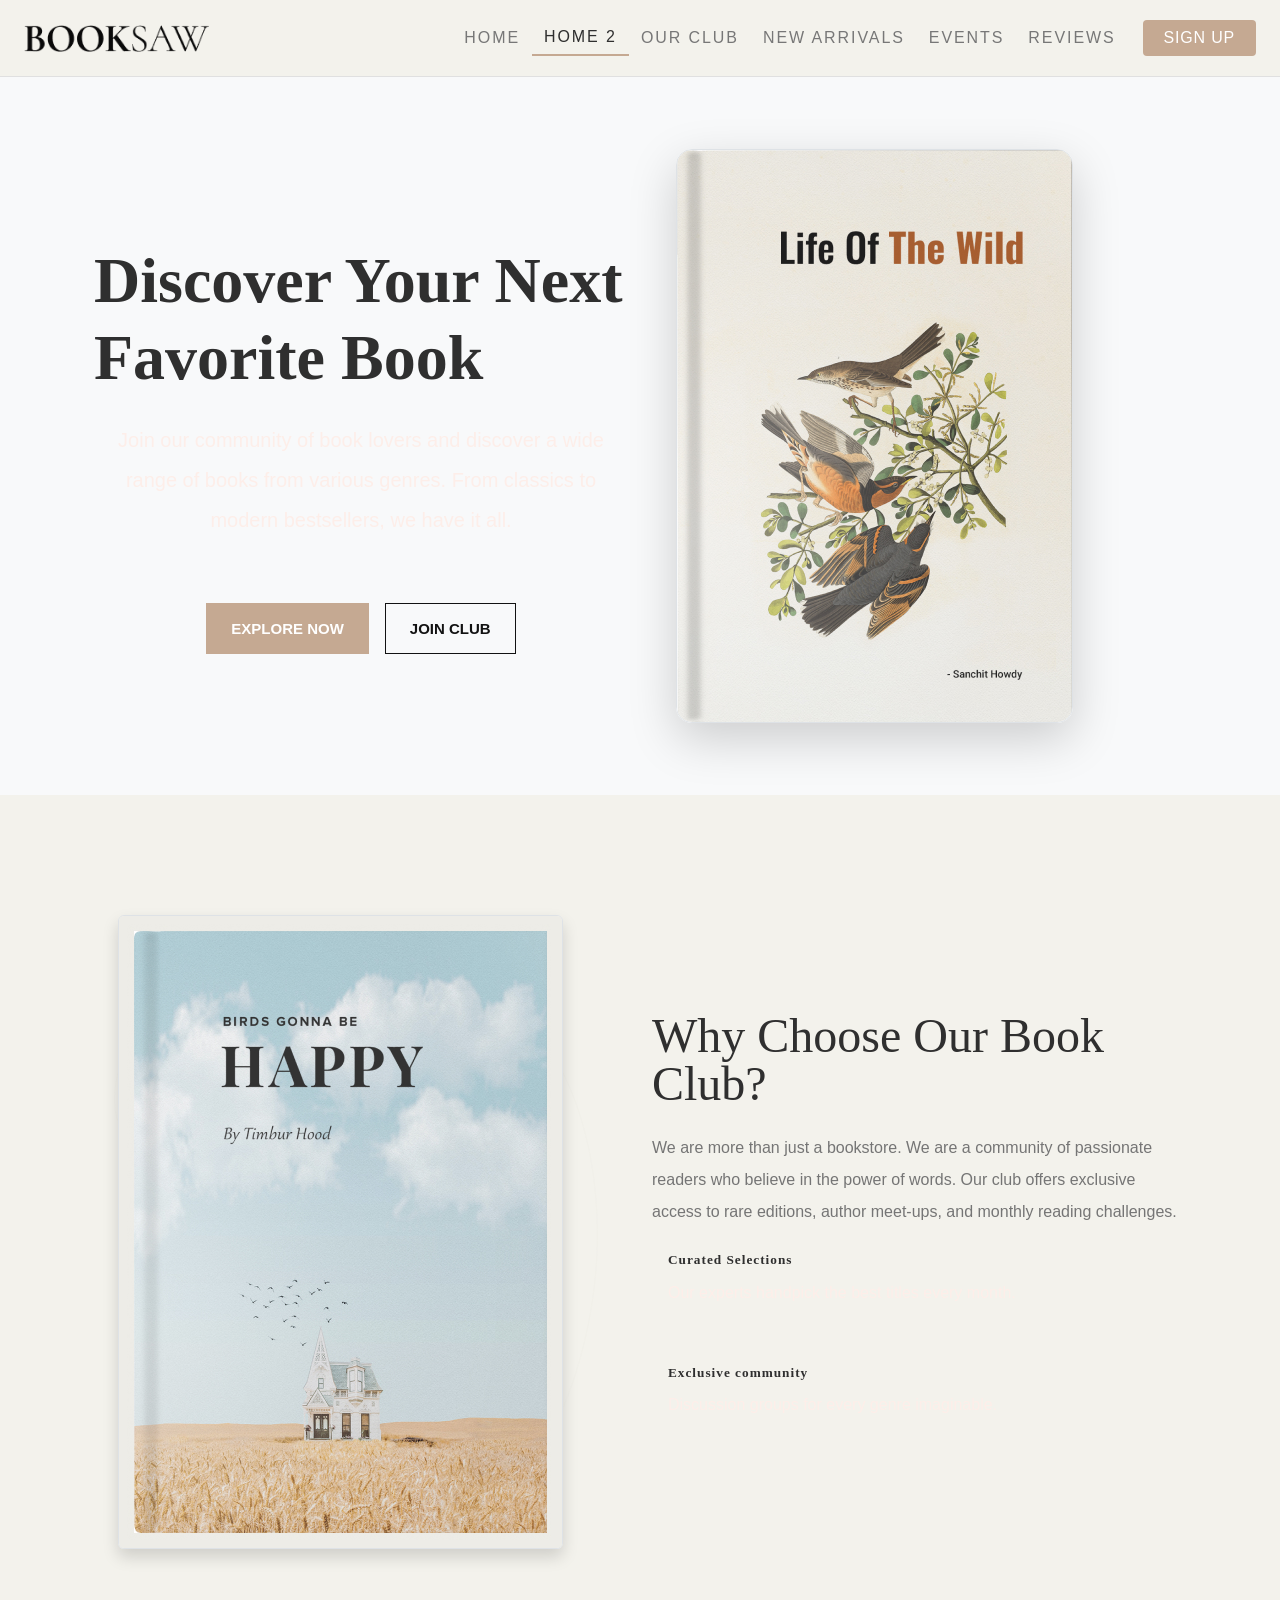
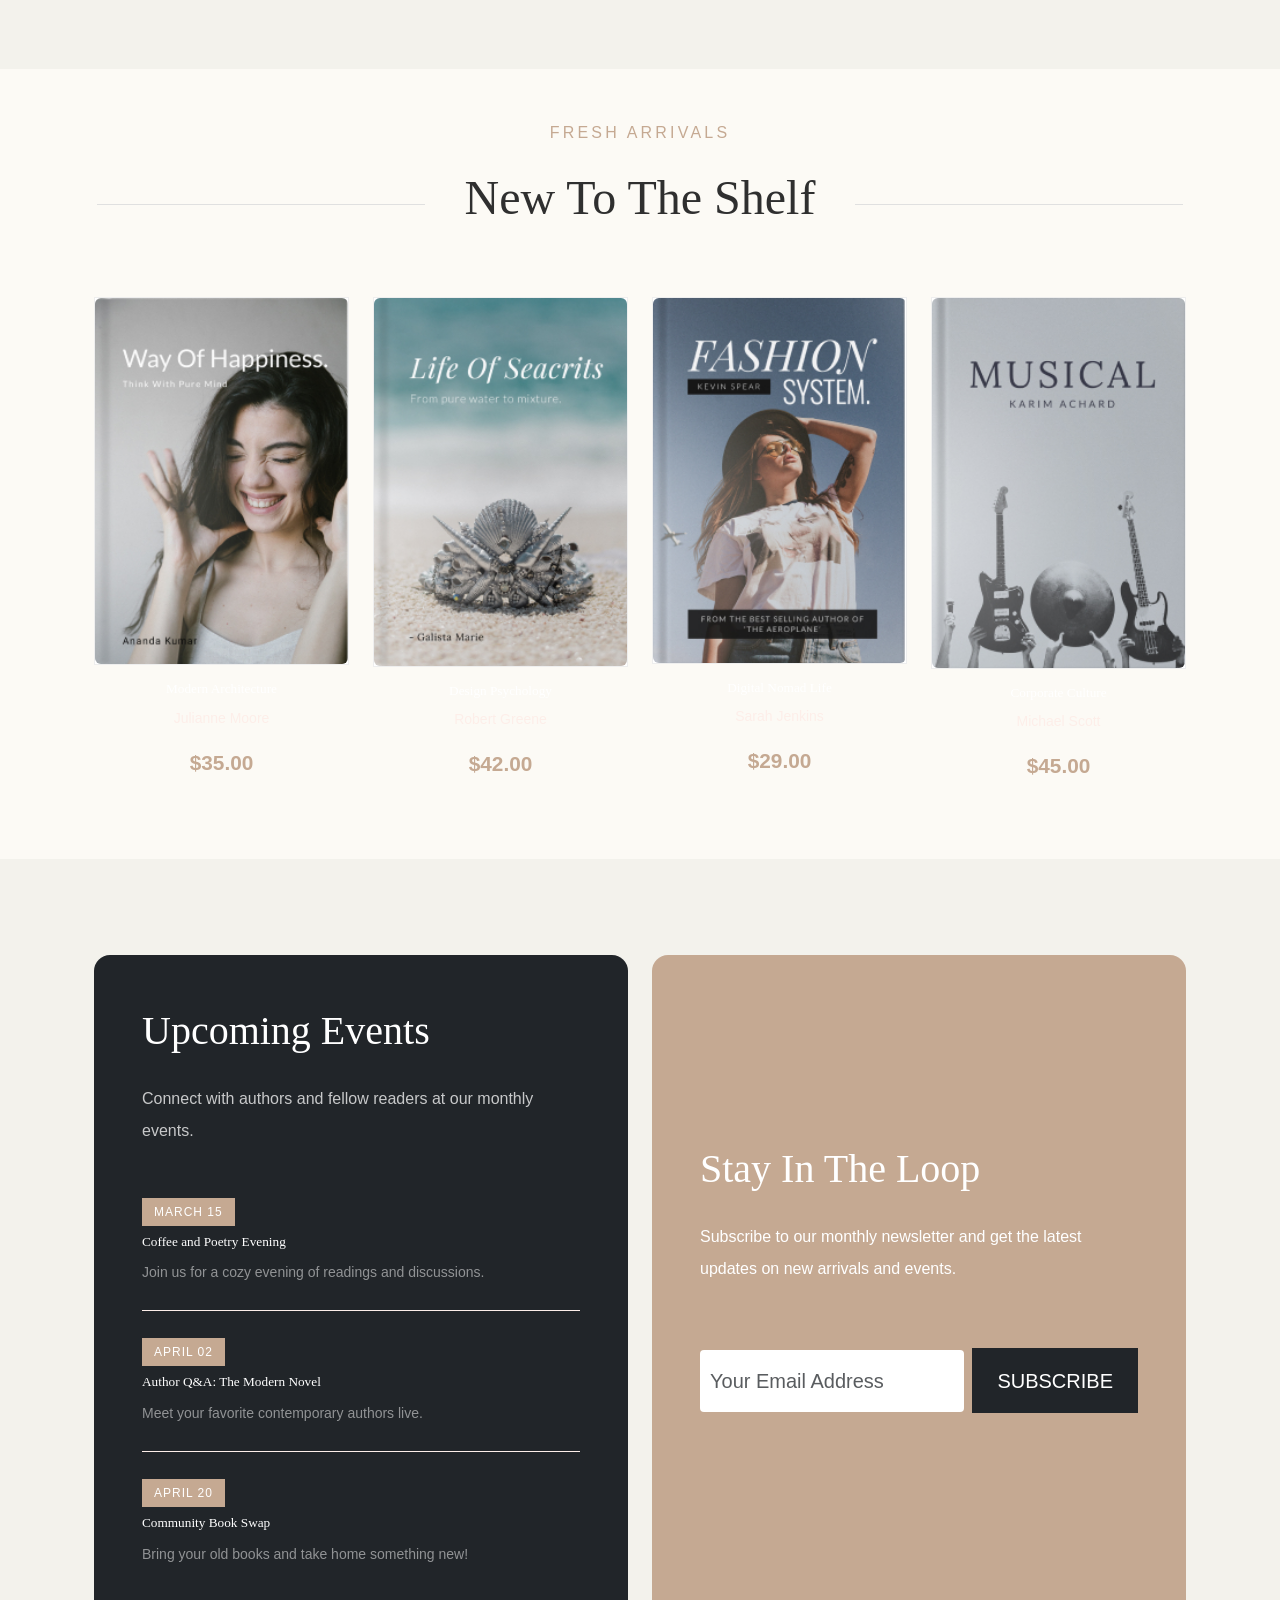
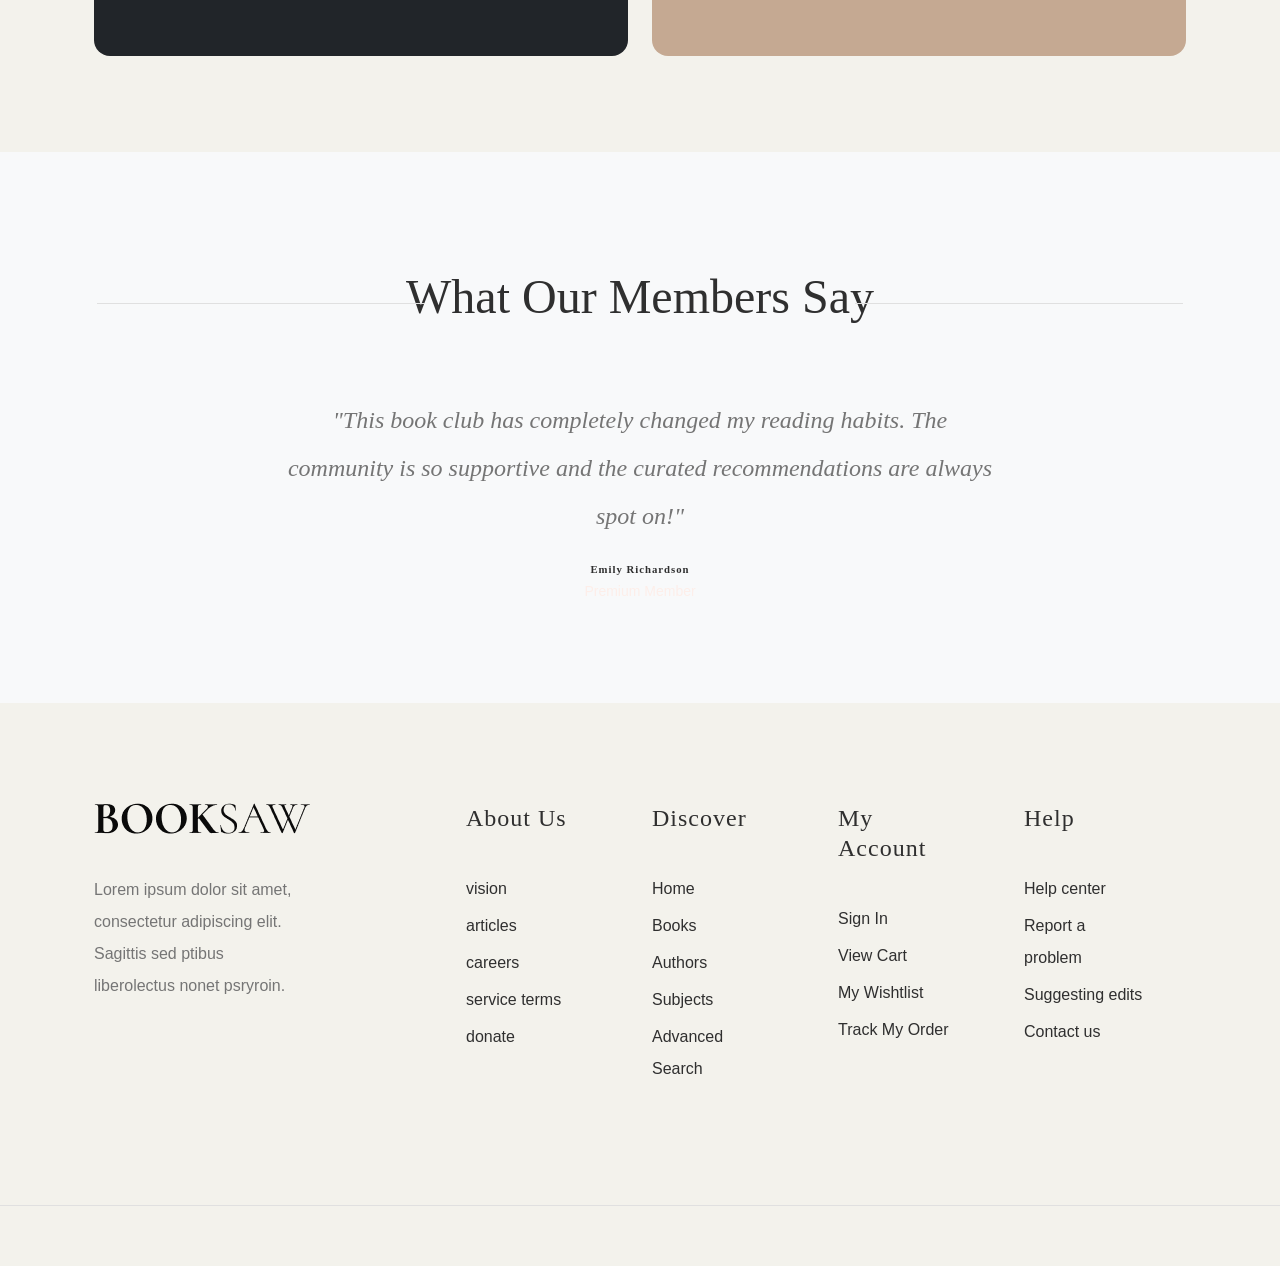
==== commit 845e9e53: "add tyhe aling" ====
--- a/home2.html
+++ b/home2.html
@@ -2,1038 +2,261 @@
 <html lang="en">
 
 <head>
-	<title>BookSaw - Free Book Store HTML CSS Template</title>
-	<meta charset="utf-8">
-	<meta http-equiv="X-UA-Compatible" content="IE=edge">
-	<meta name="viewport" content="width=device-width, initial-scale=1.0">
-	<meta name="format-detection" content="telephone=no">
-	<meta name="apple-mobile-web-app-capable" content="yes">
-	<meta name="author" content="">
-	<meta name="keywords" content="">
-	<meta name="description" content="">
-
-	<link href="https://cdn.jsdelivr.net/npm/bootstrap@5.3.1/dist/css/bootstrap.min.css" rel="stylesheet"
-		integrity="sha384-4bw+/aepP/YC94hEpVNVgiZdgIC5+VKNBQNGCHeKRQN+PtmoHDEXuppvnDJzQIu9" crossorigin="anonymous">
-
-	<link rel="stylesheet" type="text/css" href="css/normalize.css">
-	<link rel="stylesheet" type="text/css" href="icomoon/icomoon.css">
-	<link rel="stylesheet" type="text/css" href="css/vendor.css">
-	<link rel="stylesheet" type="text/css" href="style.css">
-	<link rel="icon" type="image/png" href="images/main-logo.png">
-	<meta name="viewport" content="width=device-width, initial-scale=1.0">
-
+    <title>BookSaw - Home 2 | Premium Book Community</title>
+    <meta charset="utf-8">
+    <meta http-equiv="X-UA-Compatible" content="IE=edge">
+    <meta name="viewport" content="width=device-width, initial-scale=1.0">
+    <meta name="format-detection" content="telephone=no">
+    <meta name="apple-mobile-web-app-capable" content="yes">
+    <meta name="author" content="">
+    <meta name="keywords" content="">
+    <meta name="description" content="">
+
+    <link href="https://cdn.jsdelivr.net/npm/bootstrap@5.3.1/dist/css/bootstrap.min.css" rel="stylesheet"
+        integrity="sha384-4bw+/aepP/YC94hEpVNVgiZdgIC5+VKNBQNGCHeKRQN+PtmoHDEXuppvnDJzQIu9" crossorigin="anonymous">
+
+    <link rel="stylesheet" type="text/css" href="css/normalize.css">
+    <link rel="stylesheet" type="text/css" href="icomoon/icomoon.css">
+    <link rel="stylesheet" type="text/css" href="css/vendor.css">
+    <link rel="stylesheet" type="text/css" href="style.css">
+    <link rel="icon" type="image/png" href="images/main-logo.png">
 
 </head>
 
 <body data-bs-spy="scroll" data-bs-target="#header" tabindex="0">
 
-	<div id="header-wrap">
-
-		<header id="header">
-			<div class="container-fluid">
-				<div class="row align-items-center">
-
-					<div class="col-6 col-md-2">
-						<div class="main-logo">
-							<a href="index.html"><img src="images/main-logo.png" alt="logo"></a>
-						</div>
-
-					</div>
-
-					<div class="col-6 col-md-10">
-
-						<nav id="navbar">
-							<div class="main-menu stellarnav">
-								<ul class="menu-list">
-									<li class="menu-item active"><a href="#home" class="nav-link">Home</a></li>
-									<li class="menu-item"><a href="#featured-books" class="nav-link">Featured</a></li>
-									<li class="menu-item"><a href="#popular-books" class="nav-link">Popular</a></li>
-									<li class="menu-item"><a href="#special-offer" class="nav-link">Offer</a></li>
-									<li class="menu-item"><a href="#latest-blog" class="nav-link">Articles</a></li>
-									<li class="menu-item"><a href="#download-app" class="nav-link">Download App</a></li>
-									<li class="menu-item signup-btn"><a href="register.html" class="btn btn-accent">Sign
-											Up</a></li>
-								</ul>
-
-							</div>
-						</nav>
-
-					</div>
-
-				</div>
-			</div>
-		</header>
-
-	</div><!--header-wrap-->
-
-	<section id="billboard">
-
-		<div class="container">
-			<div class="row">
-				<div class="col-md-12">
-
-					<button class="prev slick-arrow">
-						<i class="icon icon-arrow-left"></i>
-					</button>
-
-					<div class="main-slider pattern-overlay">
-						<div class="slider-item">
-							<div class="banner-content">
-								<h2 class="banner-title">Life of the Wild</h2>
-								<p>Lorem ipsum dolor sit amet, consectetur adipiscing elit. Sed eu feugiat amet, libero
-									ipsum enim pharetra hac. Urna commodo, lacus ut magna velit eleifend. Amet, quis
-									urna, a eu.</p>
-								<div class="btn-wrap">
-									<a href="#" class="btn btn-outline-accent btn-accent-arrow">Read More<i
-											class="icon icon-ns-arrow-right"></i></a>
-								</div>
-							</div><!--banner-content-->
-							<img src="images/main-banner1.jpg" alt="banner" class="banner-image">
-						</div><!--slider-item-->
-
-						<div class="slider-item">
-							<div class="banner-content">
-								<h2 class="banner-title">Birds gonna be Happy</h2>
-								<p>Lorem ipsum dolor sit amet, consectetur adipiscing elit. Sed eu feugiat amet, libero
-									ipsum enim pharetra hac. Urna commodo, lacus ut magna velit eleifend. Amet, quis
-									urna, a eu.</p>
-								<div class="btn-wrap">
-									<a href="#" class="btn btn-outline-accent btn-accent-arrow">Read More<i
-											class="icon icon-ns-arrow-right"></i></a>
-								</div>
-							</div><!--banner-content-->
-							<img src="images/main-banner2.jpg" alt="banner" class="banner-image">
-						</div><!--slider-item-->
-
-					</div><!--slider-->
-
-					<button class="next slick-arrow">
-						<i class="icon icon-arrow-right"></i>
-					</button>
-
-				</div>
-			</div>
-		</div>
-
-	</section>
-
-	<section id="client-holder" data-aos="fade-up">
-		<div class="container">
-			<div class="row">
-				<div class="inner-content">
-					<div class="logo-wrap">
-						<div class="grid">
-							<div class="logo-item">
-								<a href="#"><img src="images/client-image1.png" alt="client"></a>
-								<h5 class="logo-text">Book Club</h5>
-							</div>
-							<div class="logo-item">
-								<a href="#"><img src="images/client-image2.png" alt="client"></a>
-							</div>
-							<div class="logo-item">
-								<a href="#"><img src="images/client-image3.png" alt="client"></a>
-							</div>
-							<div class="logo-item">
-								<a href="#"><img src="images/client-image4.png" alt="client"></a>
-							</div>
-							<div class="logo-item">
-								<a href="#"><img src="images/client-image5.png" alt="client"></a>
-							</div>
-						</div>
-					</div><!--image-holder-->
-				</div>
-			</div>
-		</div>
-	</section>
-
-	<section id="featured-books" class="py-5 my-5">
-		<div class="container">
-			<div class="row">
-				<div class="col-md-12">
-
-					<div class="section-header align-center">
-						<div class="title">
-							<span>Some quality items</span>
-						</div>
-						<h2 class="section-title">Featured Books</h2>
-					</div>
-
-					<div class="product-list" data-aos="fade-up">
-						<div class="row">
-
-							<div class="col-md-3">
-								<div class="product-item">
-									<figure class="product-style">
-										<img src="images/product-item1.jpg" alt="Books" class="product-item">
-										<button type="button" class="add-to-cart" data-product-tile="add-to-cart">Add to
-											Cart</button>
-									</figure>
-									<figcaption>
-										<h3>Simple way of piece life</h3>
-										<span>Armor Ramsey</span>
-										<div class="item-price">$ 40.00</div>
-									</figcaption>
-								</div>
-							</div>
-
-							<div class="col-md-3">
-								<div class="product-item">
-									<figure class="product-style">
-										<img src="images/product-item2.jpg" alt="Books" class="product-item">
-										<button type="button" class="add-to-cart" data-product-tile="add-to-cart">Add to
-											Cart</button>
-									</figure>
-									<figcaption>
-										<h3>Great travel at desert</h3>
-										<span>Sanchit Howdy</span>
-										<div class="item-price">$ 38.00</div>
-									</figcaption>
-								</div>
-							</div>
-
-							<div class="col-md-3">
-								<div class="product-item">
-									<figure class="product-style">
-										<img src="images/product-item3.jpg" alt="Books" class="product-item">
-										<button type="button" class="add-to-cart" data-product-tile="add-to-cart">Add to
-											Cart</button>
-									</figure>
-									<figcaption>
-										<h3>The lady beauty Scarlett</h3>
-										<span>Arthur Doyle</span>
-										<div class="item-price">$ 45.00</div>
-									</figcaption>
-								</div>
-							</div>
-
-							<div class="col-md-3">
-								<div class="product-item">
-									<figure class="product-style">
-										<img src="images/product-item4.jpg" alt="Books" class="product-item">
-										<button type="button" class="add-to-cart" data-product-tile="add-to-cart">Add to
-											Cart</button>
-									</figure>
-									<figcaption>
-										<h3>Once upon a time</h3>
-										<span>Klien Marry</span>
-										<div class="item-price">$ 35.00</div>
-									</figcaption>
-								</div>
-							</div>
-
-						</div><!--ft-books-slider-->
-					</div><!--grid-->
-
-
-				</div><!--inner-content-->
-			</div>
-
-			<div class="row">
-				<div class="col-md-12">
-
-					<div class="btn-wrap align-center">
-						<a href="#" class="btn-accent-arrow">View all products <i
-								class="icon icon-ns-arrow-right"></i></a>
-					</div>
-
-				</div>
-			</div>
-		</div>
-	</section>
-
-	<section id="best-selling" class="leaf-pattern-overlay">
-		<div class="corner-pattern-overlay"></div>
-		<div class="container">
-			<div class="row justify-content-center">
-
-				<div class="col-md-8">
-
-					<div class="row">
-
-						<div class="col-md-6">
-							<figure class="products-thumb">
-								<img src="images/single-image.jpg" alt="book" class="single-image">
-							</figure>
-						</div>
-
-						<div class="col-md-6">
-							<div class="product-entry">
-								<h2 class="section-title divider">Best Selling Book</h2>
-
-								<div class="products-content">
-									<div class="author-name">By Timbur Hood</div>
-									<h3 class="item-title">Birds gonna be happy</h3>
-									<p>Lorem ipsum dolor sit amet, consectetur adipiscing elit. Sed eu feugiat amet,
-										libero ipsum enim pharetra hac.</p>
-									<div class="item-price">$ 45.00</div>
-									<div class="btn-wrap">
-										<a href="#" class="btn-accent-arrow">shop it now <i
-												class="icon icon-ns-arrow-right"></i></a>
-									</div>
-								</div>
-
-							</div>
-						</div>
-
-					</div>
-					<!-- / row -->
-
-				</div>
-
-			</div>
-		</div>
-	</section>
-
-	<section id="popular-books" class="bookshelf py-5 my-5">
-		<div class="container">
-			<div class="row">
-				<div class="col-md-12">
-
-					<div class="section-header align-center">
-						<div class="title">
-							<span>Some quality items</span>
-						</div>
-						<h2 class="section-title">Popular Books</h2>
-					</div>
-
-					<ul class="tabs">
-						<li data-tab-target="#all-genre" class="active tab">All Genre</li>
-						<li data-tab-target="#business" class="tab">Business</li>
-						<li data-tab-target="#technology" class="tab">Technology</li>
-						<li data-tab-target="#romantic" class="tab">Romantic</li>
-						<li data-tab-target="#adventure" class="tab">Adventure</li>
-						<li data-tab-target="#fictional" class="tab">Fictional</li>
-					</ul>
-
-					<div class="tab-content">
-						<div id="all-genre" data-tab-content class="active">
-							<div class="row">
-
-								<div class="col-md-3">
-									<div class="product-item">
-										<figure class="product-style">
-											<img src="images/tab-item1.jpg" alt="Books" class="product-item">
-											<button type="button" class="add-to-cart"
-												data-product-tile="add-to-cart">Add to
-												Cart</button>
-										</figure>
-										<figcaption>
-											<h3>Portrait photography</h3>
-											<span>Adam Silber</span>
-											<div class="item-price">$ 40.00</div>
-										</figcaption>
-									</div>
-								</div>
-
-								<div class="col-md-3">
-									<div class="product-item">
-										<figure class="product-style">
-											<img src="images/tab-item2.jpg" alt="Books" class="product-item">
-											<button type="button" class="add-to-cart"
-												data-product-tile="add-to-cart">Add to
-												Cart</button>
-										</figure>
-										<figcaption>
-											<h3>Once upon a time</h3>
-											<span>Klien Marry</span>
-											<div class="item-price">$ 35.00</div>
-										</figcaption>
-									</div>
-								</div>
-
-								<div class="col-md-3">
-									<div class="product-item">
-										<figure class="product-style">
-											<img src="images/tab-item3.jpg" alt="Books" class="product-item">
-											<button type="button" class="add-to-cart"
-												data-product-tile="add-to-cart">Add to
-												Cart</button>
-										</figure>
-										<figcaption>
-											<h3>Tips of simple lifestyle</h3>
-											<span>Bratt Smith</span>
-											<div class="item-price">$ 40.00</div>
-										</figcaption>
-									</div>
-								</div>
-
-								<div class="col-md-3">
-									<div class="product-item">
-										<figure class="product-style">
-											<img src="images/tab-item4.jpg" alt="Books" class="product-item">
-											<button type="button" class="add-to-cart"
-												data-product-tile="add-to-cart">Add to
-												Cart</button>
-										</figure>
-										<figcaption>
-											<h3>Just felt from outside</h3>
-											<span>Nicole Wilson</span>
-											<div class="item-price">$ 40.00</div>
-										</figcaption>
-									</div>
-								</div>
-
-							</div>
-							<div class="row">
-
-								<div class="col-md-3">
-									<div class="product-item">
-										<figure class="product-style">
-											<img src="images/tab-item5.jpg" alt="Books" class="product-item">
-											<button type="button" class="add-to-cart"
-												data-product-tile="add-to-cart">Add to
-												Cart</button>
-										</figure>
-										<figcaption>
-											<h3>Peaceful Enlightment</h3>
-											<span>Marmik Lama</span>
-											<div class="item-price">$ 40.00</div>
-										</figcaption>
-									</div>
-								</div>
-
-								<div class="col-md-3">
-									<div class="product-item">
-										<figure class="product-style">
-											<img src="images/tab-item6.jpg" alt="Books" class="product-item">
-											<button type="button" class="add-to-cart"
-												data-product-tile="add-to-cart">Add to
-												Cart</button>
-										</figure>
-										<figcaption>
-											<h3>Great travel at desert</h3>
-											<span>Sanchit Howdy</span>
-											<div class="item-price">$ 40.00</div>
-										</figcaption>
-									</div>
-								</div>
-
-								<div class="col-md-3">
-									<div class="product-item">
-										<figure class="product-style">
-											<img src="images/tab-item7.jpg" alt="Books" class="product-item">
-											<button type="button" class="add-to-cart"
-												data-product-tile="add-to-cart">Add to
-												Cart</button>
-										</figure>
-										<figcaption>
-											<h3>Life among the pirates</h3>
-											<span>Armor Ramsey</span>
-											<div class="item-price">$ 40.00</div>
-										</figcaption>
-									</div>
-								</div>
-
-								<div class="col-md-3">
-									<div class="product-item">
-										<figure class="product-style">
-											<img src="images/tab-item8.jpg" alt="Books" class="product-item">
-											<button type="button" class="add-to-cart"
-												data-product-tile="add-to-cart">Add to
-												Cart</button>
-										</figure>
-										<figcaption>
-											<h3>Simple way of piece life</h3>
-											<span>Armor Ramsey</span>
-											<div class="item-price">$ 40.00</div>
-										</figcaption>
-									</div>
-								</div>
-
-							</div>
-
-						</div>
-						<div id="business" data-tab-content>
-							<div class="row">
-								<div class="col-md-3">
-									<div class="product-item">
-										<figure class="product-style">
-											<img src="images/tab-item2.jpg" alt="Books" class="product-item">
-											<button type="button" class="add-to-cart"
-												data-product-tile="add-to-cart">Add to
-												Cart</button>
-										</figure>
-										<figcaption>
-											<h3>Peaceful Enlightment</h3>
-											<span>Marmik Lama</span>
-											<div class="item-price">$ 40.00</div>
-										</figcaption>
-									</div>
-								</div>
-
-								<div class="col-md-3">
-									<div class="product-item">
-										<figure class="product-style">
-											<img src="images/tab-item4.jpg" alt="Books" class="product-item">
-											<button type="button" class="add-to-cart"
-												data-product-tile="add-to-cart">Add to
-												Cart</button>
-										</figure>
-										<figcaption>
-											<h3>Great travel at desert</h3>
-											<span>Sanchit Howdy</span>
-											<div class="item-price">$ 40.00</div>
-										</figcaption>
-									</div>
-								</div>
-
-								<div class="col-md-3">
-									<div class="product-item">
-										<figure class="product-style">
-											<img src="images/tab-item6.jpg" alt="Books" class="product-item">
-											<button type="button" class="add-to-cart"
-												data-product-tile="add-to-cart">Add to
-												Cart</button>
-										</figure>
-										<figcaption>
-											<h3>Life among the pirates</h3>
-											<span>Armor Ramsey</span>
-											<div class="item-price">$ 40.00</div>
-										</figcaption>
-									</div>
-								</div>
-
-								<div class="col-md-3">
-									<div class="product-item">
-										<figure class="product-style">
-											<img src="images/tab-item8.jpg" alt="Books" class="product-item">
-											<button type="button" class="add-to-cart"
-												data-product-tile="add-to-cart">Add to
-												Cart</button>
-										</figure>
-										<figcaption>
-											<h3>Simple way of piece life</h3>
-											<span>Armor Ramsey</span>
-											<div class="item-price">$ 40.00</div>
-										</figcaption>
-									</div>
-								</div>
-
-							</div>
-						</div>
-
-						<div id="technology" data-tab-content>
-							<div class="row">
-								<div class="col-md-3">
-									<div class="product-item">
-										<figure class="product-style">
-											<img src="images/tab-item1.jpg" alt="Books" class="product-item">
-											<button type="button" class="add-to-cart"
-												data-product-tile="add-to-cart">Add to
-												Cart</button>
-										</figure>
-										<figcaption>
-											<h3>Peaceful Enlightment</h3>
-											<span>Marmik Lama</span>
-											<div class="item-price">$ 40.00</div>
-										</figcaption>
-									</div>
-								</div>
-
-								<div class="col-md-3">
-									<div class="product-item">
-										<figure class="product-style">
-											<img src="images/tab-item3.jpg" alt="Books" class="product-item">
-											<button type="button" class="add-to-cart"
-												data-product-tile="add-to-cart">Add to
-												Cart</button>
-										</figure>
-										<figcaption>
-											<h3>Great travel at desert</h3>
-											<span>Sanchit Howdy</span>
-											<div class="item-price">$ 40.00</div>
-										</figcaption>
-									</div>
-								</div>
-
-								<div class="col-md-3">
-									<div class="product-item">
-										<figure class="product-style">
-											<img src="images/tab-item5.jpg" alt="Books" class="product-item">
-											<button type="button" class="add-to-cart"
-												data-product-tile="add-to-cart">Add to
-												Cart</button>
-										</figure>
-										<figcaption>
-											<h3>Life among the pirates</h3>
-											<span>Armor Ramsey</span>
-											<div class="item-price">$ 40.00</div>
-										</figcaption>
-									</div>
-								</div>
-
-								<div class="col-md-3">
-									<div class="product-item">
-										<figure class="product-style">
-											<img src="images/tab-item7.jpg" alt="Books" class="product-item">
-											<button type="button" class="add-to-cart"
-												data-product-tile="add-to-cart">Add to
-												Cart</button>
-										</figure>
-										<figcaption>
-											<h3>Simple way of piece life</h3>
-											<span>Armor Ramsey</span>
-											<div class="item-price">$ 40.00</div>
-										</figcaption>
-									</div>
-								</div>
-							</div>
-						</div>
-
-						<div id="romantic" data-tab-content>
-							<div class="row">
-								<div class="col-md-3">
-									<div class="product-item">
-										<figure class="product-style">
-											<img src="images/tab-item1.jpg" alt="Books" class="product-item">
-											<button type="button" class="add-to-cart"
-												data-product-tile="add-to-cart">Add to
-												Cart</button>
-										</figure>
-										<figcaption>
-											<h3>Peaceful Enlightment</h3>
-											<span>Marmik Lama</span>
-											<div class="item-price">$ 40.00</div>
-										</figcaption>
-									</div>
-								</div>
-
-								<div class="col-md-3">
-									<div class="product-item">
-										<figure class="product-style">
-											<img src="images/tab-item3.jpg" alt="Books" class="product-item">
-											<button type="button" class="add-to-cart"
-												data-product-tile="add-to-cart">Add to
-												Cart</button>
-										</figure>
-										<figcaption>
-											<h3>Great travel at desert</h3>
-											<span>Sanchit Howdy</span>
-											<div class="item-price">$ 40.00</div>
-										</figcaption>
-									</div>
-								</div>
-
-								<div class="col-md-3">
-									<div class="product-item">
-										<figure class="product-style">
-											<img src="images/tab-item5.jpg" alt="Books" class="product-item">
-											<button type="button" class="add-to-cart"
-												data-product-tile="add-to-cart">Add to
-												Cart</button>
-										</figure>
-										<figcaption>
-											<h3>Life among the pirates</h3>
-											<span>Armor Ramsey</span>
-											<div class="item-price">$ 40.00</div>
-										</figcaption>
-									</div>
-								</div>
-
-								<div class="col-md-3">
-									<div class="product-item">
-										<figure class="product-style">
-											<img src="images/tab-item7.jpg" alt="Books" class="product-item">
-											<button type="button" class="add-to-cart"
-												data-product-tile="add-to-cart">Add to
-												Cart</button>
-										</figure>
-										<figcaption>
-											<h3>Simple way of piece life</h3>
-											<span>Armor Ramsey</span>
-											<div class="item-price">$ 40.00</div>
-										</figcaption>
-									</div>
-								</div>
-							</div>
-						</div>
-
-						<div id="adventure" data-tab-content>
-							<div class="row">
-								<div class="col-md-3">
-									<div class="product-item">
-										<figure class="product-style">
-											<img src="images/tab-item5.jpg" alt="Books" class="product-item">
-											<button type="button" class="add-to-cart"
-												data-product-tile="add-to-cart">Add to
-												Cart</button>
-										</figure>
-										<figcaption>
-											<h3>Life among the pirates</h3>
-											<span>Armor Ramsey</span>
-											<div class="item-price">$ 40.00</div>
-										</figcaption>
-									</div>
-								</div>
-
-								<div class="col-md-3">
-									<div class="product-item">
-										<figure class="product-style">
-											<img src="images/tab-item7.jpg" alt="Books" class="product-item">
-											<button type="button" class="add-to-cart"
-												data-product-tile="add-to-cart">Add to
-												Cart</button>
-										</figure>
-										<figcaption>
-											<h3>Simple way of piece life</h3>
-											<span>Armor Ramsey</span>
-											<div class="item-price">$ 40.00</div>
-										</figcaption>
-									</div>
-								</div>
-							</div>
-						</div>
-
-						<div id="fictional" data-tab-content>
-							<div class="row">
-								<div class="col-md-3">
-									<div class="product-item">
-										<figure class="product-style">
-											<img src="images/tab-item5.jpg" alt="Books" class="product-item">
-											<button type="button" class="add-to-cart"
-												data-product-tile="add-to-cart">Add to
-												Cart</button>
-										</figure>
-										<figcaption>
-											<h3>Life among the pirates</h3>
-											<span>Armor Ramsey</span>
-											<div class="item-price">$ 40.00</div>
-										</figcaption>
-									</div>
-								</div>
-
-								<div class="col-md-3">
-									<div class="product-item">
-										<figure class="product-style">
-											<img src="images/tab-item7.jpg" alt="Books" class="product-item">
-											<button type="button" class="add-to-cart"
-												data-product-tile="add-to-cart">Add to
-												Cart</button>
-										</figure>
-										<figcaption>
-											<h3>Simple way of piece life</h3>
-											<span>Armor Ramsey</span>
-											<div class="item-price">$ 40.00</div>
-										</figcaption>
-									</div>
-								</div>
-							</div>
-						</div>
-
-					</div>
-
-				</div><!--inner-tabs-->
-
-			</div>
-		</div>
-	</section>
-
-	<section id="quotation" class="align-center pb-5 mb-5">
-		<div class="inner-content">
-			<h2 class="section-title divider">Quote of the day</h2>
-			<blockquote data-aos="fade-up">
-				<q>“The more that you read, the more things you will know. The more that you learn, the more places
-					you’ll go.”</q>
-				<div class="author-name">Dr. Seuss</div>
-			</blockquote>
-		</div>
-	</section>
-
-	<section id="special-offer" class="bookshelf pb-5 mb-5">
-
-		<div class="section-header align-center">
-			<div class="title">
-				<span>Grab your opportunity</span>
-			</div>
-			<h2 class="section-title">Books with offer</h2>
-		</div>
-
-		<div class="container">
-			<div class="row">
-				<div class="inner-content">
-					<div class="product-list" data-aos="fade-up">
-						<div class="grid product-grid">
-							<div class="product-item">
-								<figure class="product-style">
-									<img src="images/product-item5.jpg" alt="Books" class="product-item">
-									<button type="button" class="add-to-cart" data-product-tile="add-to-cart">Add to
-										Cart</button>
-								</figure>
-								<figcaption>
-									<h3>Simple way of piece life</h3>
-									<span>Armor Ramsey</span>
-									<div class="item-price">
-										<span class="prev-price">$ 50.00</span>$ 40.00
-									</div>
-								</figcaption>
-							</div>
-
-							<div class="product-item">
-								<figure class="product-style">
-									<img src="images/product-item6.jpg" alt="Books" class="product-item">
-									<button type="button" class="add-to-cart" data-product-tile="add-to-cart">Add to
-										Cart</button>
-								</figure>
-								<figcaption>
-									<h3>Great travel at desert</h3>
-									<span>Sanchit Howdy</span>
-									<div class="item-price">
-										<span class="prev-price">$ 30.00</span>$ 38.00
-									</div>
-								</figcaption>
-							</div>
-
-							<div class="product-item">
-								<figure class="product-style">
-									<img src="images/product-item7.jpg" alt="Books" class="product-item">
-									<button type="button" class="add-to-cart" data-product-tile="add-to-cart">Add to
-										Cart</button>
-								</figure>
-								<figcaption>
-									<h3>The lady beauty Scarlett</h3>
-									<span>Arthur Doyle</span>
-									<div class="item-price">
-										<span class="prev-price">$ 35.00</span>$ 45.00
-									</div>
-								</figcaption>
-							</div>
-
-							<div class="product-item">
-								<figure class="product-style">
-									<img src="images/product-item8.jpg" alt="Books" class="product-item">
-									<button type="button" class="add-to-cart" data-product-tile="add-to-cart">Add to
-										Cart</button>
-								</figure>
-								<figcaption>
-									<h3>Once upon a time</h3>
-									<span>Klien Marry</span>
-									<div class="item-price">
-										<span class="prev-price">$ 25.00</span>$ 35.00
-									</div>
-								</figcaption>
-							</div>
-
-							<div class="product-item">
-								<figure class="product-style">
-									<img src="images/product-item2.jpg" alt="Books" class="product-item">
-									<button type="button" class="add-to-cart" data-product-tile="add-to-cart">Add to
-										Cart</button>
-								</figure>
-								<figcaption>
-									<h3>Simple way of piece life</h3>
-									<span>Armor Ramsey</span>
-									<div class="item-price">
-										<span class="prev-price">$ 50.00</span>$ 40.00
-									</div>
-								</figcaption>
-							</div>
-						</div><!--grid-->
-					</div>
-				</div><!--inner-content-->
-			</div>
-		</div>
-	</section>
-
-	<section id="subscribe">
-		<div class="container">
-			<div class="row justify-content-center">
-
-				<div class="col-lg-8 col-md-11">
-					<div class="row align-items-center">
-
-						<div class="col-md-6">
-
-							<div class="title-element">
-								<h2 class="section-title divider">Subscribe to our newsletter</h2>
-							</div>
-
-						</div>
-						<div class="col-md-6">
-
-							<div class="subscribe-content" data-aos="fade-up">
-								<p>Sed eu feugiat amet, libero ipsum enim pharetra hac dolor sit amet, consectetur. Elit
-									adipiscing enim pharetra hac.</p>
-								<form id="form">
-									<input type="text" name="email" placeholder="Enter your email addresss here">
-									<button class="btn-subscribe">
-										<span>send</span>
-										<i class="icon icon-send"></i>
-									</button>
-								</form>
-							</div>
-
-						</div>
-
-					</div>
-				</div>
-
-			</div>
-		</div>
-	</section>
-
-	<section id="latest-blog" class="py-5 my-5">
-		<div class="container">
-			<div class="row">
-				<div class="col-md-12">
-
-					<div class="section-header align-center">
-						<div class="title">
-							<span>Read our articles</span>
-						</div>
-						<h2 class="section-title">Latest Articles</h2>
-					</div>
-
-					<div class="row">
-
-						<div class="col-md-4">
-
-							<article class="column" data-aos="fade-up">
-
-								<figure>
-									<a href="#" class="image-hvr-effect">
-										<img src="images/post-img1.jpg" alt="post" class="post-image">
-									</a>
-								</figure>
-
-								<div class="post-item">
-									<div class="meta-date">Mar 30, 2021</div>
-									<h3><a href="#">Reading books always makes the moments happy</a></h3>
-
-									<div class="links-element">
-										<div class="categories">inspiration</div>
-										<div class="social-links">
-											<ul>
-												<li>
-													<a href="#"><i class="icon icon-facebook"></i></a>
-												</li>
-												<li>
-													<a href="#"><i class="icon icon-twitter"></i></a>
-												</li>
-												<li>
-													<a href="#"><i class="icon icon-behance-square"></i></a>
-												</li>
-											</ul>
-										</div>
-									</div><!--links-element-->
-
-								</div>
-							</article>
-
-						</div>
-						<div class="col-md-4">
-
-							<article class="column" data-aos="fade-up" data-aos-delay="200">
-								<figure>
-									<a href="#" class="image-hvr-effect">
-										<img src="images/post-img2.jpg" alt="post" class="post-image">
-									</a>
-								</figure>
-								<div class="post-item">
-									<div class="meta-date">Mar 29, 2021</div>
-									<h3><a href="#">Reading books always makes the moments happy</a></h3>
-
-									<div class="links-element">
-										<div class="categories">inspiration</div>
-										<div class="social-links">
-											<ul>
-												<li>
-													<a href="#"><i class="icon icon-facebook"></i></a>
-												</li>
-												<li>
-													<a href="#"><i class="icon icon-twitter"></i></a>
-												</li>
-												<li>
-													<a href="#"><i class="icon icon-behance-square"></i></a>
-												</li>
-											</ul>
-										</div>
-									</div><!--links-element-->
-
-								</div>
-							</article>
-
-						</div>
-						<div class="col-md-4">
-
-							<article class="column" data-aos="fade-up" data-aos-delay="400">
-								<figure>
-									<a href="#" class="image-hvr-effect">
-										<img src="images/post-img3.jpg" alt="post" class="post-image">
-									</a>
-								</figure>
-								<div class="post-item">
-									<div class="meta-date">Feb 27, 2021</div>
-									<h3><a href="#">Reading books always makes the moments happy</a></h3>
-
-									<div class="links-element">
-										<div class="categories">inspiration</div>
-										<div class="social-links">
-											<ul>
-												<li>
-													<a href="#"><i class="icon icon-facebook"></i></a>
-												</li>
-												<li>
-													<a href="#"><i class="icon icon-twitter"></i></a>
-												</li>
-												<li>
-													<a href="#"><i class="icon icon-behance-square"></i></a>
-												</li>
-											</ul>
-										</div>
-									</div><!--links-element-->
-
-								</div>
-							</article>
-
-						</div>
-
-					</div>
-
-					<div class="row">
-
-						<div class="btn-wrap align-center">
-							<a href="#" class="btn btn-outline-accent btn-accent-arrow" tabindex="0">Read All Articles<i
-									class="icon icon-ns-arrow-right"></i></a>
-						</div>
-					</div>
-
-				</div>
-			</div>
-		</div>
-	</section>
-
-	<section id="download-app" class="leaf-pattern-overlay">
-		<div class="corner-pattern-overlay"></div>
-		<div class="container">
-			<div class="row justify-content-center">
-				<div class="col-lg-8 col-md-11">
-					<div class="row align-items-center">
-
-						<div class="col-md-5">
-							<figure>
-								<img src="images/device.png" alt="phone" class="single-image">
-							</figure>
-						</div>
-
-						<div class="col-md-7">
-							<div class="app-info">
-								<h2 class="section-title divider">Download our app now !</h2>
-								<p>Lorem ipsum dolor sit amet, consectetur adipiscing elit. Sagittis sed ptibus
-									liberolectus nonet psryroin. Amet sed lorem posuere sit iaculis amet, ac urna.
-									Adipiscing fames semper erat ac in suspendisse iaculis.</p>
-								<div class="google-app">
-									<img src="images/google-play.jpg" alt="google play">
-									<img src="images/app-store.jpg" alt="app store">
-								</div>
-							</div>
-						</div>
-
-					</div>
-				</div>
-			</div>
-		</div>
-	</section>
-
+    <div id="header-wrap">
+        <header id="header">
+            <div class="container-fluid">
+                <div class="row align-items-center">
+                    <div class="col-6 col-md-2">
+                        <div class="main-logo">
+                            <a href="index.html"><img src="images/main-logo.png" alt="logo"></a>
+                        </div>
+                    </div>
+                    <div class="col-6 col-md-10">
+                        <nav id="navbar">
+                            <div class="main-menu stellarnav">
+                                <ul class="menu-list">
+                                    <li class="menu-item"><a href="index.html" class="nav-link">Home</a></li>
+                                    <li class="menu-item active"><a href="home2.html" class="nav-link">Home 2</a></li>
+                                    <li class="menu-item"><a href="#about-club" class="nav-link">Our Club</a></li>
+                                    <li class="menu-item"><a href="#new-arrivals" class="nav-link">New Arrivals</a></li>
+                                    <li class="menu-item"><a href="#events" class="nav-link">Events</a></li>
+                                    <li class="menu-item"><a href="#testimonials" class="nav-link">Reviews</a></li>
+                                    <li class="menu-item signup-btn"><a href="register.html" class="btn btn-accent">Sign
+                                            Up</a></li>
+                                </ul>
+                            </div>
+                        </nav>
+                    </div>
+                </div>
+            </div>
+        </header>
+    </div>
+
+    <!-- Hero Section -->
+    <section id="hero-v2" class="py-5 bg-light-gray">
+        <div class="container">
+            <div class="row align-items-center">
+                <div class="col-md-6" data-aos="fade-right">
+                    <div class="banner-content">
+                        <h1 class="display-3 fw-bold mb-4">Discover Your Next Favorite Book</h1>
+                        <p class="lead mb-5 text-secondary">Join our community of book lovers and discover a wide range
+                            of books from various genres. From classics to modern bestsellers, we have it all.</p>
+                        <div class="btn-wrap d-flex gap-3">
+                            <a href="#new-arrivals" class="btn btn-accent btn-lg px-4 py-3 text-uppercase">Explore
+                                Now</a>
+                            <a href="login.html" class="btn btn-outline-dark btn-lg px-4 py-3 text-uppercase">Join
+                                Club</a>
+                        </div>
+                    </div>
+                </div>
+                <div class="col-md-6" data-aos="fade-left">
+                    <div class="hero-image-wrap p-4">
+                        <img src="images/main-banner1.jpg" alt="Hero Image"
+                            class="img-fluid rounded-4 shadow-lg border">
+                    </div>
+                </div>
+            </div>
+        </div>
+    </section>
+
+    <!-- About Club Section -->
+    <section id="about-club" class="py-5 my-5">
+        <div class="container">
+            <div class="row align-items-center">
+                <div class="col-md-6 order-md-2" data-aos="fade-left">
+                    <h2 class="section-title mb-4">Why Choose Our Book Club?</h2>
+                    <p class="mb-4">We are more than just a bookstore. We are a community of passionate readers who
+                        believe in the power of words. Our club offers exclusive access to rare editions, author
+                        meet-ups, and monthly reading challenges.</p>
+                    <div class="features-list">
+                        <div class="d-flex align-items-start mb-3">
+                            <i class="icon icon-check-circle text-accent fs-4 me-3"></i>
+                            <div>
+                                <h5 class="fw-bold">Curated Selections</h5>
+                                <p class="text-secondary">Our experts handpick the best titles every month.</p>
+                            </div>
+                        </div>
+                        <div class="d-flex align-items-start mb-3">
+                            <i class="icon icon-check-circle text-accent fs-4 me-3"></i>
+                            <div>
+                                <h5 class="fw-bold">Exclusive community</h5>
+                                <p class="text-secondary">Discussion groups for every genre imaginable.</p>
+                            </div>
+                        </div>
+                    </div>
+                </div>
+                <div class="col-md-6 order-md-1" data-aos="fade-right">
+                    <div class="image-with-pattern position-relative p-4">
+                        <img src="images/single-image.jpg" alt="About Image" class="img-fluid rounded shadow border">
+                        <div class="pattern-bg position-absolute top-0 start-0 w-100 h-100 p-2 z-n1"
+                            style="background: url('images/pattern2.png') repeat; opacity: 0.1;"></div>
+                    </div>
+                </div>
+            </div>
+        </div>
+    </section>
+
+    <!-- New Arrivals Section -->
+    <section id="new-arrivals" class="py-5 bg-light-beige">
+        <div class="container">
+            <div class="section-header text-center mb-5">
+                <span class="text-accent text-uppercase tracking-widest">Fresh Arrivals</span>
+                <h2 class="section-title">New to the Shelf</h2>
+            </div>
+            <div class="row" data-aos="fade-up">
+                <div class="col-md-3">
+                    <div class="product-item card border-0 bg-transparent mb-4">
+                        <figure class="product-style mb-3 position-relative overflow-hidden">
+                            <img src="images/product-item5.jpg" alt="Book" class="img-fluid rounded w-100">
+                            <button class="add-to-cart btn btn-dark w-100 position-absolute bottom-0 start-0 py-2">Add
+                                to Cart</button>
+                        </figure>
+                        <div class="text-center">
+                            <h4 class="h5 mb-1">Modern Architecture</h4>
+                            <span class="text-secondary small">Julianne Moore</span>
+                            <div class="item-price fw-bold text-accent mt-2">$35.00</div>
+                        </div>
+                    </div>
+                </div>
+                <div class="col-md-3">
+                    <div class="product-item card border-0 bg-transparent mb-4">
+                        <figure class="product-style mb-3 position-relative overflow-hidden">
+                            <img src="images/product-item6.jpg" alt="Book" class="img-fluid rounded w-100">
+                            <button class="add-to-cart btn btn-dark w-100 position-absolute bottom-0 start-0 py-2">Add
+                                to Cart</button>
+                        </figure>
+                        <div class="text-center">
+                            <h4 class="h5 mb-1">Design Psychology</h4>
+                            <span class="text-secondary small">Robert Greene</span>
+                            <div class="item-price fw-bold text-accent mt-2">$42.00</div>
+                        </div>
+                    </div>
+                </div>
+                <div class="col-md-3">
+                    <div class="product-item card border-0 bg-transparent mb-4">
+                        <figure class="product-style mb-3 position-relative overflow-hidden">
+                            <img src="images/product-item7.jpg" alt="Book" class="img-fluid rounded w-100">
+                            <button class="add-to-cart btn btn-dark w-100 position-absolute bottom-0 start-0 py-2">Add
+                                to Cart</button>
+                        </figure>
+                        <div class="text-center">
+                            <h4 class="h5 mb-1">Digital Nomad Life</h4>
+                            <span class="text-secondary small">Sarah Jenkins</span>
+                            <div class="item-price fw-bold text-accent mt-2">$29.00</div>
+                        </div>
+                    </div>
+                </div>
+                <div class="col-md-3">
+                    <div class="product-item card border-0 bg-transparent mb-4">
+                        <figure class="product-style mb-3 position-relative overflow-hidden">
+                            <img src="images/product-item8.jpg" alt="Book" class="img-fluid rounded w-100">
+                            <button class="add-to-cart btn btn-dark w-100 position-absolute bottom-0 start-0 py-2">Add
+                                to Cart</button>
+                        </figure>
+                        <div class="text-center">
+                            <h4 class="h5 mb-1">Corporate Culture</h4>
+                            <span class="text-secondary small">Michael Scott</span>
+                            <div class="item-price fw-bold text-accent mt-2">$45.00</div>
+                        </div>
+                    </div>
+                </div>
+            </div>
+        </div>
+    </section>
+
+    <!-- Events Section -->
+    <section id="events" class="py-5 my-5">
+        <div class="container">
+            <div class="row grid">
+                <div class="col-md-6" data-aos="fade-right">
+                    <div class="p-5 bg-dark text-white rounded-4 h-100">
+                        <h2 class="h1 mb-4">Upcoming Events</h2>
+                        <p class="mb-5 opacity-75">Connect with authors and fellow readers at our monthly events.</p>
+                        <ul class="list-unstyled">
+                            <li class="mb-4 pb-4 border-bottom border-secondary">
+                                <div class="badge bg-accent mb-2">MARCH 15</div>
+                                <h4 class="h5">Coffee and Poetry Evening</h4>
+                                <p class="small opacity-50 mb-0">Join us for a cozy evening of readings and discussions.
+                                </p>
+                            </li>
+                            <li class="mb-4 pb-4 border-bottom border-secondary">
+                                <div class="badge bg-accent mb-2">APRIL 02</div>
+                                <h4 class="h5">Author Q&A: The Modern Novel</h4>
+                                <p class="small opacity-50 mb-0">Meet your favorite contemporary authors live.</p>
+                            </li>
+                            <li>
+                                <div class="badge bg-accent mb-2">APRIL 20</div>
+                                <h4 class="h5">Community Book Swap</h4>
+                                <p class="small opacity-50 mb-0">Bring your old books and take home something new!</p>
+                            </li>
+                        </ul>
+                    </div>
+                </div>
+                <div class="col-md-6" data-aos="fade-left">
+                    <div
+                        class="newsletter-wrap p-5 bg-accent text-white rounded-4 h-100 d-flex flex-column justify-content-center">
+                        <h2 class="h1 mb-4">Stay in the Loop</h2>
+                        <p class="mb-5">Subscribe to our monthly newsletter and get the latest updates on new arrivals
+                            and events.</p>
+                        <form class="d-flex gap-2 align-items-center">
+                            <input type="email" class="form-control form-control-lg bg-white border-0 py-3"
+                                placeholder="Your Email Address">
+                            <button type="submit"
+                                class="btn btn-dark btn-lg px-4 py-3 text-uppercase">Subscribe</button>
+                        </form>
+                    </div>
+                </div>
+            </div>
+        </div>
+    </section>
+
+    <!-- Testimonials Section -->
+    <section id="testimonials" class="py-5 bg-light-gray">
+        <div class="container py-5">
+            <div class="section-header text-center mb-5">
+                <h2 class="section-title">What Our Members Say</h2>
+            </div>
+            <div class="row justify-content-center">
+                <div class="col-md-8">
+                    <div class="testimonial-slider text-center" data-aos="zoom-in">
+                        <div class="testimonial-item">
+                            <p class="fs-4 italic mb-4">"This book club has completely changed my reading habits. The
+                                community is so supportive and the curated recommendations are always spot on!"</p>
+                            <div class="author-info">
+                                <h6 class="fw-bold mb-0">Emily Richardson</h6>
+                                <span class="text-secondary small">Premium Member</span>
+                            </div>
+                        </div>
+                    </div>
+                </div>
+            </div>
+        </div>
+    </section>
+
+   
 	<footer id="footer">
 		<div class="container">
 			<div class="row">
@@ -1044,8 +267,7 @@
 						<div class="company-brand">
 							<img src="images/main-logo.png" alt="logo" class="footer-logo">
 							<p>Lorem ipsum dolor sit amet, consectetur adipiscing elit. Sagittis sed ptibus liberolectus
-								nonet psryroin. Amet sed lorem posuere sit iaculis amet, ac urna. Adipiscing fames
-								semper erat ac in suspendisse iaculis.</p>
+								nonet psryroin.</p>
 						</div>
 					</div>
 
@@ -1148,52 +370,12 @@
 		</div>
 	</footer>
 
-	<div id="footer-bottom">
-		<div class="container">
-			<div class="row">
-				<div class="col-md-12">
-
-					<div class="copyright">
-						<div class="row">
-
-							<div class="col-md-6">
-								<p>© 2026 All rights reserved. karthii smartfusion by </p>
-							</div>
-
-							<div class="col-md-6">
-								<div class="social-links align-right">
-									<ul>
-										<li>
-											<a href="#"><i class="icon icon-facebook"></i></a>
-										</li>
-										<li>
-											<a href="#"><i class="icon icon-twitter"></i></a>
-										</li>
-										<li>
-											<a href="#"><i class="icon icon-youtube-play"></i></a>
-										</li>
-										<li>
-											<a href="#"><i class="icon icon-behance-square"></i></a>
-										</li>
-									</ul>
-								</div>
-							</div>
-
-						</div>
-					</div><!--grid-->
-
-				</div><!--footer-bottom-content-->
-			</div>
-		</div>
-	</div>
-
-	<script src="js/jquery-1.11.0.min.js"></script>
-	<script src="https://cdn.jsdelivr.net/npm/bootstrap@5.3.1/dist/js/bootstrap.bundle.min.js"
-		integrity="sha384-HwwvtgBNo3bZJJLYd8oVXjrBZt8cqVSpeBNS5n7C8IVInixGAoxmnlMuBnhbgrkm"
-		crossorigin="anonymous"></script>
-	<script src="js/plugins.js"></script>
-	<script src="js/script.js"></script>
-
+    <script src="js/jquery-1.11.0.min.js"></script>
+    <script src="https://cdn.jsdelivr.net/npm/bootstrap@5.3.1/dist/js/bootstrap.bundle.min.js"
+        integrity="sha384-HwwvtgBNo3bZJJLYd8oVXjrBZt8cqVSpeBNS5n7C8IVInixGAoxmnlMuBnhbgrkm"
+        crossorigin="anonymous"></script>
+    <script type="text/javascript" src="js/plugins.js"></script>
+    <script type="text/javascript" src="js/script.js"></script>
 </body>
 
 </html>
--- a/style.css
+++ b/style.css
@@ -1827,6 +1827,9 @@
     margin-top: 20px;
     width: 100%;
   }
+}
+
+@media screen and (min-width: 992px) and (max-width: 1024px) {
 
   /* Keep navigation toggle in right corner */
   #header #navbar {
@@ -1865,6 +1868,60 @@
   padding: 0;
 }
 
+@media screen and (min-width: 992px) {
+  #header .stellarnav>ul {
+    display: flex;
+    align-items: center;
+    justify-content: flex-end;
+    list-style: none;
+    margin: 0;
+    padding: 0;
+  }
+}
+
+@media screen and (max-width: 991px) {
+
+  /* Force mobile menu to be absolute, full width, left aligned, breaking out of the 50% width col */
+  .stellarnav.mobile>ul {
+    position: absolute !important;
+    top: 100%;
+    left: 0 !important;
+    right: 0 !important;
+    width: 100% !important;
+    background: #f3f2ec !important;
+    /* Match header color or use var(--light-color) */
+    z-index: 1050 !important;
+    text-align: center !important;
+    padding: 20px 0 !important;
+    box-shadow: 0 10px 15px rgba(0, 0, 0, 0.05);
+  }
+
+  .stellarnav.mobile>ul>li {
+    display: block !important;
+  }
+
+  .stellarnav.mobile>ul>li>a {
+    color: var(--dark-color) !important;
+    padding: 12px 15px !important;
+    border-bottom: 1px solid rgba(0, 0, 0, 0.05) !important;
+  }
+
+  #header {
+    position: relative;
+    /* Make header the positioning context */
+  }
+
+  #header .row>div {
+    position: static;
+    /* Prevent Bootstrap columns from trapping the absolute menu */
+  }
+
+  #header .stellarnav {
+    position: static;
+    /* Let the absolute child position relative to the nearest positioned ancestor (the header or row) */
+  }
+}
+
 #header .stellarnav>ul>li {
   padding-left: 8px;
   padding-right: 8px;
@@ -1879,7 +1936,8 @@
 }
 
 #header .stellarnav>ul>li.signup-btn>a {
-  padding: 10px 20px !important;
+  margin: 0 !important;
+  padding: 8px 20px !important;
   background: var(--accent-color) !important;
   color: white !important;
   border-radius: 4px;
@@ -2061,9 +2119,7 @@
 
   .main-slider .banner-content {
     width: 100%;
-    margin-top: 60px;
-    margin-right: 0;
-    margin-bottom: 80px;
+    margin: 60px auto 80px auto;
   }
 
   #billboard .slick-dots {
@@ -2855,6 +2911,10 @@
     font-size: 14px;
   }
 
+  #header .stellarnav>ul>li.signup-btn>a {
+    padding: 6px 15px !important;
+  }
+
   /* Banner content fixes */
   .banner-content h2.banner-title {
     font-size: 2.5em !important;
@@ -2878,15 +2938,16 @@
 @media screen and (max-width: 1200px) {
 
   /* Prevent content overflow */
+  html,
   body {
     overflow-x: hidden;
   }
 
-  /* Container fixes */
+  /* Container fixes removed: use default bootstrap 15px to prevent negative row margins from overflowing */
   .container {
-    padding-left: 10px;
-    padding-right: 10px;
     max-width: 100%;
+    padding-left: 15px;
+    padding-right: 15px;
   }
 
   /* Header mobile fixes */
@@ -2900,6 +2961,10 @@
     font-size: 12px;
   }
 
+  #header .stellarnav>ul>li.signup-btn>a {
+    padding: 4px 10px !important;
+  }
+
   /* Banner mobile fixes */
   .banner-content h2.banner-title {
     font-size: 2em !important;
@@ -2963,10 +3028,10 @@
 
 @media screen and (max-width: 576px) {
 
-  /* Extra small mobile fixes */
+  /* Extra small mobile fixes removed for container to prevent grid overflow */
   .container {
-    padding-left: 5px;
-    padding-right: 5px;
+    padding-left: 15px;
+    padding-right: 15px;
   }
 
   /* Banner extra small fixes */
@@ -3168,4 +3233,99 @@
     flex: 0 0 100%;
     /* 1 item per row */
   }
+}
+
+/*--------------------------------------------------------------
+/** HOME 2 - Custom Sections
+--------------------------------------------------------------*/
+.bg-light-gray {
+  background-color: #f8f9fa;
+}
+
+.bg-light-beige {
+  background-color: #fcfaf5;
+}
+
+.text-accent {
+  color: var(--accent-color) !important;
+}
+
+.tracking-widest {
+  letter-spacing: 0.2rem;
+}
+
+#hero-v2 .display-3 {
+  color: var(--dark-color);
+  line-height: 1.2;
+}
+
+#hero-v2 .btn-wrap {
+  display: flex;
+  gap: 15px;
+}
+
+#hero-v2 .hero-image-wrap img {
+  box-shadow: 20px 20px 0px rgba(197, 169, 146, 0.2);
+}
+
+#about-club .features-list i {
+  margin-top: 4px;
+}
+
+#new-arrivals .product-item {
+  transition: transform 0.3s ease;
+}
+
+#new-arrivals .product-item:hover {
+  transform: translateY(-5px);
+}
+
+#new-arrivals .product-style {
+  background: #fff;
+  border: 1px solid #eee;
+  padding: 0px;
+}
+
+#new-arrivals .product-style button.add-to-cart {
+  opacity: 0;
+  transition: all 0.3s ease;
+  transform: translateY(10px);
+}
+
+#new-arrivals .product-style:hover button.add-to-cart {
+  opacity: 1;
+  transform: translateY(0);
+}
+
+#events .badge {
+  padding: 8px 12px;
+  border-radius: 0;
+  font-weight: 500;
+  letter-spacing: 1px;
+}
+
+#events .bg-accent {
+  background-color: var(--accent-color) !important;
+}
+
+.newsletter-wrap form .form-control {
+  margin-bottom: 0;
+}
+
+#testimonials .italic {
+  font-style: italic;
+  font-family: var(--secondary-font);
+}
+
+@media only screen and (max-width: 991px) {
+  #hero-v2 {
+    text-align: center;
+  }
+
+  #hero-v2 .btn-wrap {
+    justify-content: center;
+    display: flex;
+    flex-wrap: wrap;
+    gap: 15px;
+  }
 }
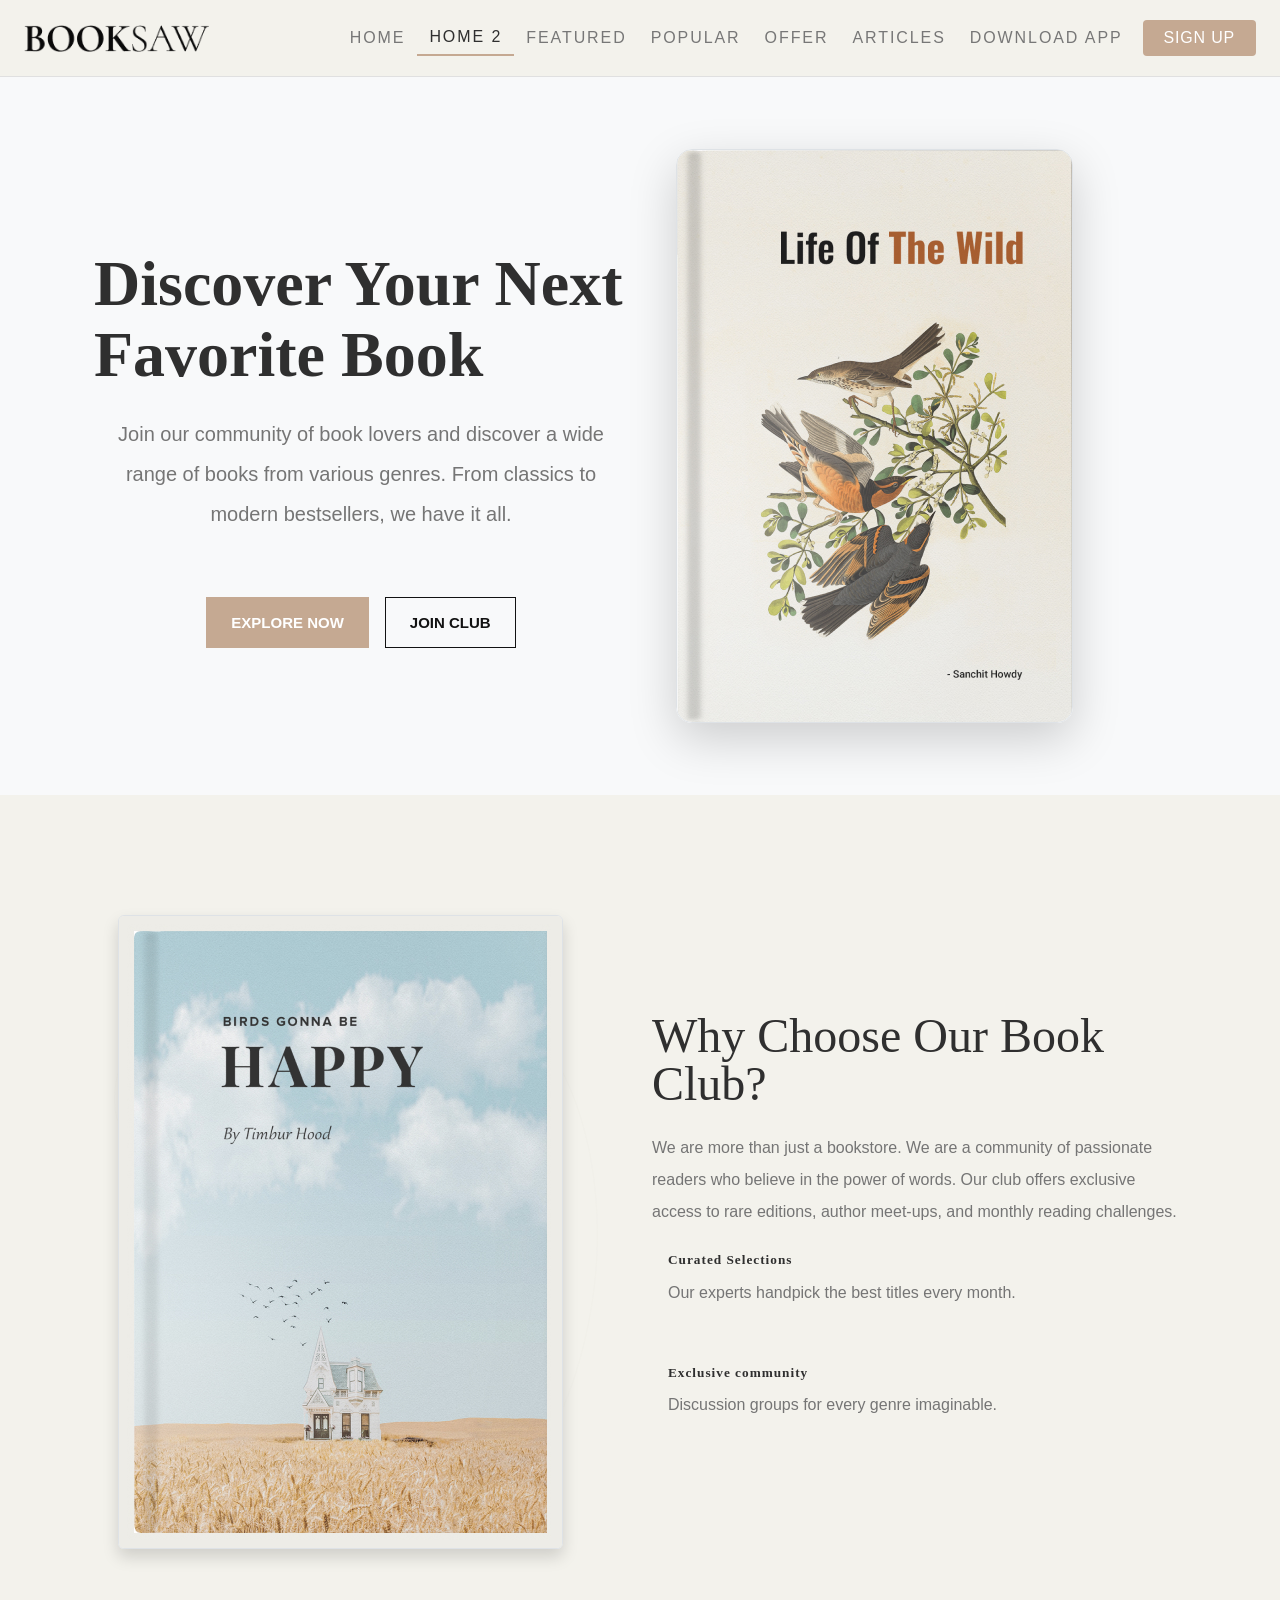
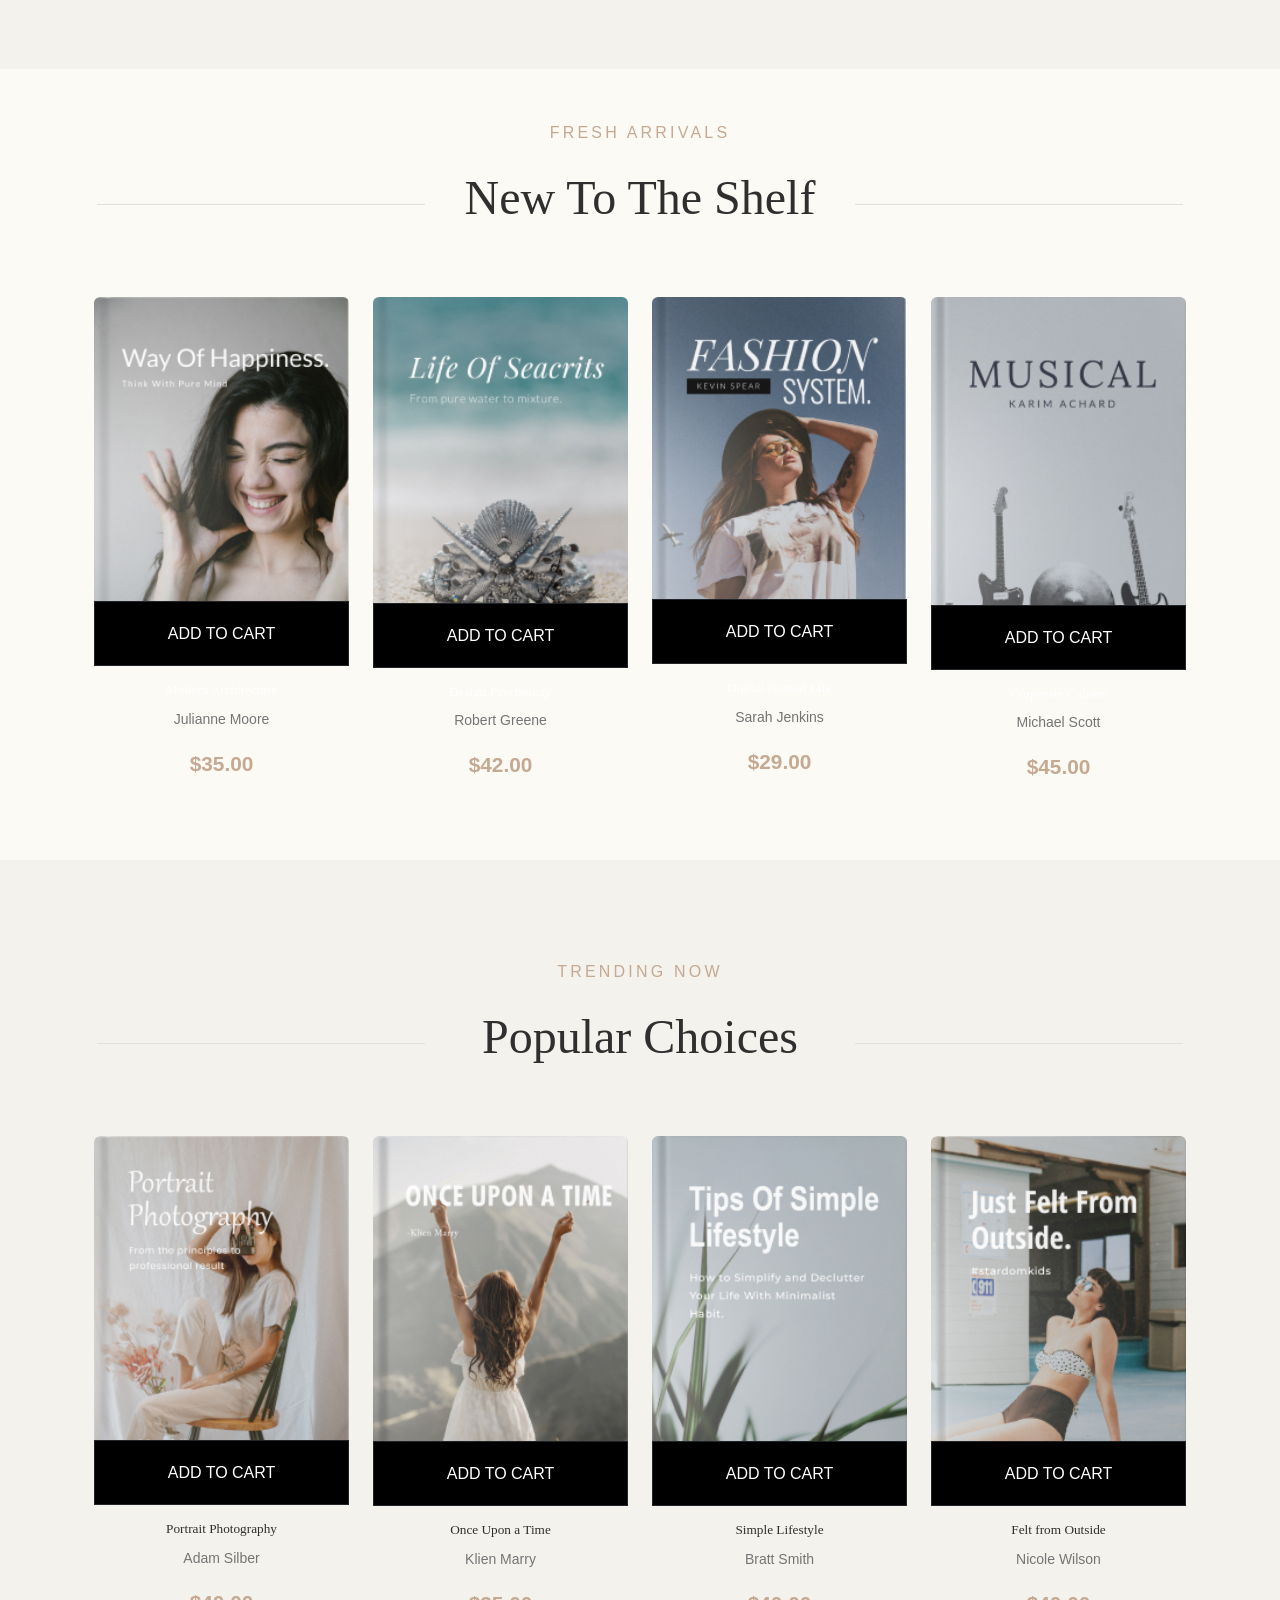
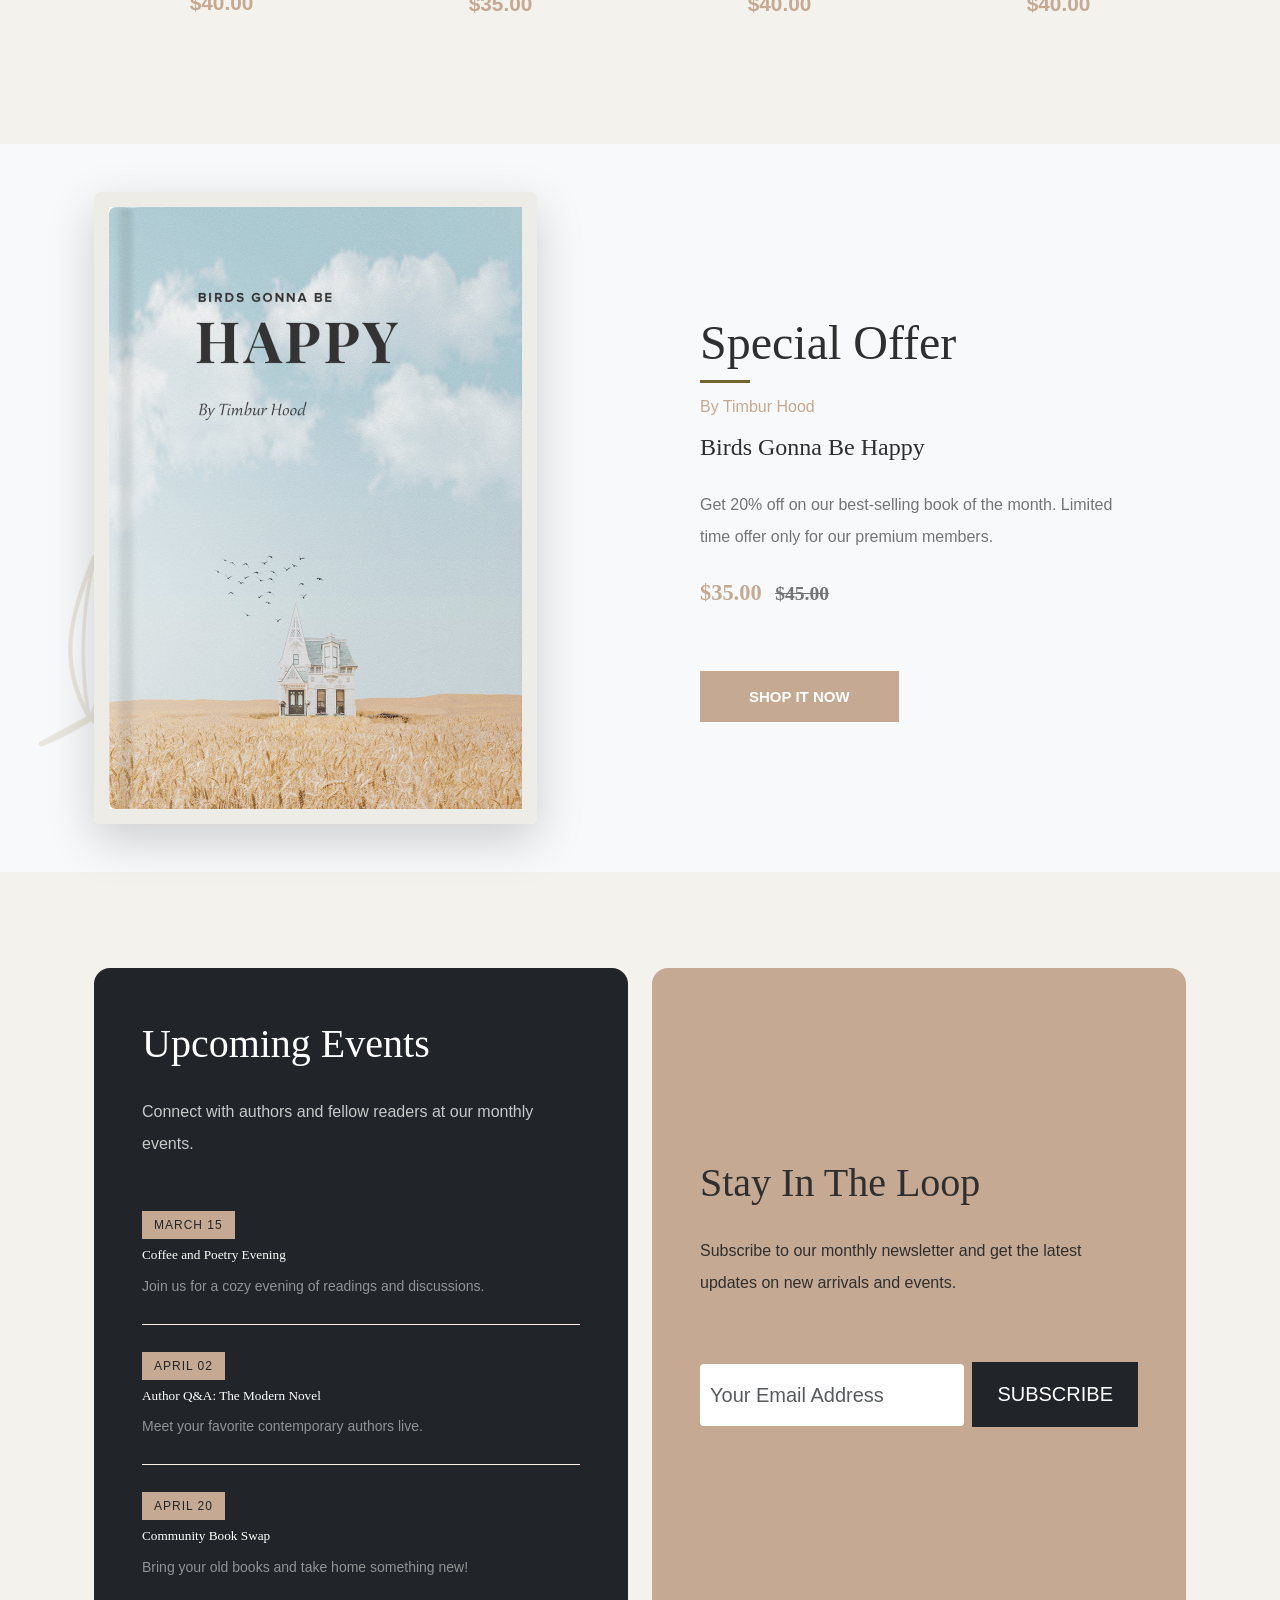
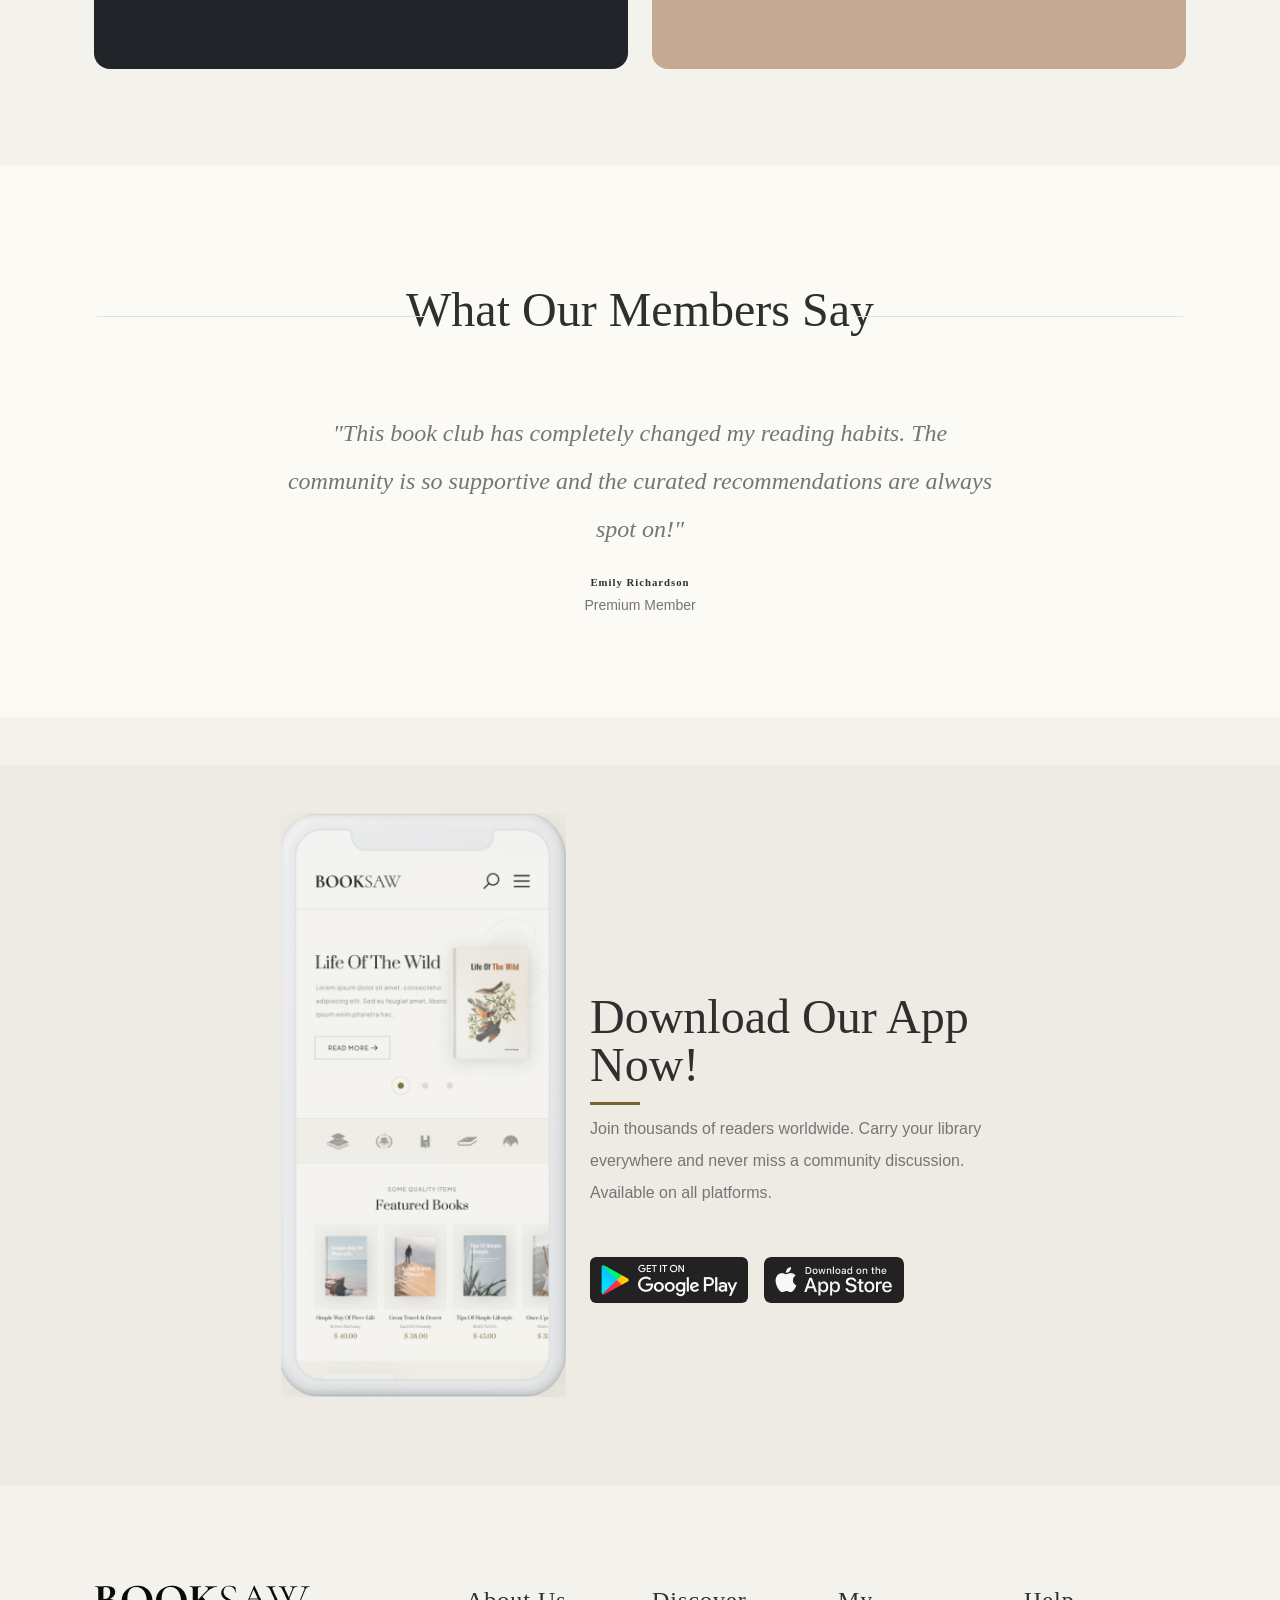
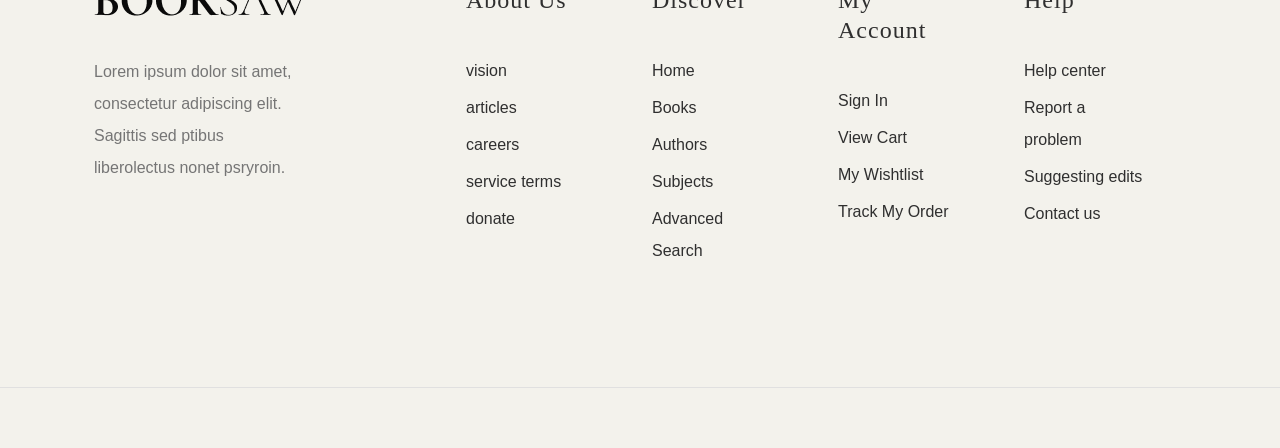
==== commit d27cd9f5: "add the some things" ====
--- a/home2.html
+++ b/home2.html
@@ -29,34 +29,43 @@
         <header id="header">
             <div class="container-fluid">
                 <div class="row align-items-center">
+
                     <div class="col-6 col-md-2">
                         <div class="main-logo">
                             <a href="index.html"><img src="images/main-logo.png" alt="logo"></a>
                         </div>
-                    </div>
+
+                    </div>
+
                     <div class="col-6 col-md-10">
+
                         <nav id="navbar">
                             <div class="main-menu stellarnav">
                                 <ul class="menu-list">
                                     <li class="menu-item"><a href="index.html" class="nav-link">Home</a></li>
-                                    <li class="menu-item active"><a href="home2.html" class="nav-link">Home 2</a></li>
-                                    <li class="menu-item"><a href="#about-club" class="nav-link">Our Club</a></li>
-                                    <li class="menu-item"><a href="#new-arrivals" class="nav-link">New Arrivals</a></li>
-                                    <li class="menu-item"><a href="#events" class="nav-link">Events</a></li>
-                                    <li class="menu-item"><a href="#testimonials" class="nav-link">Reviews</a></li>
+                                    <li class="menu-item active"><a href="#home" class="nav-link">Home 2</a></li>
+                                    <li class="menu-item"><a href="#featured-books" class="nav-link">Featured</a></li>
+                                    <li class="menu-item"><a href="#popular-books" class="nav-link">Popular</a></li>
+                                    <li class="menu-item"><a href="#special-offer" class="nav-link">Offer</a></li>
+                                    <li class="menu-item"><a href="#latest-blog" class="nav-link">Articles</a></li>
+                                    <li class="menu-item"><a href="#download-app" class="nav-link">Download App</a></li>
                                     <li class="menu-item signup-btn"><a href="register.html" class="btn btn-accent">Sign
                                             Up</a></li>
                                 </ul>
+
                             </div>
                         </nav>
-                    </div>
+
+                    </div>
+
                 </div>
             </div>
         </header>
+
     </div>
 
     <!-- Hero Section -->
-    <section id="hero-v2" class="py-5 bg-light-gray">
+    <section id="home" class="py-5 bg-light-gray">
         <div class="container">
             <div class="row align-items-center">
                 <div class="col-md-6" data-aos="fade-right">
@@ -119,8 +128,8 @@
         </div>
     </section>
 
-    <!-- New Arrivals Section -->
-    <section id="new-arrivals" class="py-5 bg-light-beige">
+    <!-- Featured Books Section (New Arrivals) -->
+    <section id="featured-books" class="py-5 bg-light-beige">
         <div class="container">
             <div class="section-header text-center mb-5">
                 <span class="text-accent text-uppercase tracking-widest">Fresh Arrivals</span>
@@ -187,28 +196,125 @@
         </div>
     </section>
 
-    <!-- Events Section -->
-    <section id="events" class="py-5 my-5">
+    <!-- Popular Books Section -->
+    <section id="popular-books" class="py-5 my-5">
+        <div class="container">
+            <div class="section-header text-center mb-5">
+                <span class="text-accent text-uppercase tracking-widest">Trending Now</span>
+                <h2 class="section-title">Popular Choices</h2>
+            </div>
+            <div class="row" data-aos="fade-up">
+                <div class="col-md-3">
+                    <div class="product-item card border-0 bg-transparent mb-4">
+                        <figure class="product-style mb-3 position-relative overflow-hidden">
+                            <img src="images/tab-item1.jpg" alt="Book" class="img-fluid rounded w-100">
+                            <button class="add-to-cart btn btn-dark w-100 position-absolute bottom-0 start-0 py-2">Add
+                                to Cart</button>
+                        </figure>
+                        <div class="text-center">
+                            <h4 class="h5 mb-1">Portrait Photography</h4>
+                            <span class="text-secondary small">Adam Silber</span>
+                            <div class="item-price fw-bold text-accent mt-2">$40.00</div>
+                        </div>
+                    </div>
+                </div>
+                <div class="col-md-3">
+                    <div class="product-item card border-0 bg-transparent mb-4">
+                        <figure class="product-style mb-3 position-relative overflow-hidden">
+                            <img src="images/tab-item2.jpg" alt="Book" class="img-fluid rounded w-100">
+                            <button class="add-to-cart btn btn-dark w-100 position-absolute bottom-0 start-0 py-2">Add
+                                to Cart</button>
+                        </figure>
+                        <div class="text-center">
+                            <h4 class="h5 mb-1">Once Upon a Time</h4>
+                            <span class="text-secondary small">Klien Marry</span>
+                            <div class="item-price fw-bold text-accent mt-2">$35.00</div>
+                        </div>
+                    </div>
+                </div>
+                <div class="col-md-3">
+                    <div class="product-item card border-0 bg-transparent mb-4">
+                        <figure class="product-style mb-3 position-relative overflow-hidden">
+                            <img src="images/tab-item3.jpg" alt="Book" class="img-fluid rounded w-100">
+                            <button class="add-to-cart btn btn-dark w-100 position-absolute bottom-0 start-0 py-2">Add
+                                to Cart</button>
+                        </figure>
+                        <div class="text-center">
+                            <h4 class="h5 mb-1">Simple Lifestyle</h4>
+                            <span class="text-secondary small">Bratt Smith</span>
+                            <div class="item-price fw-bold text-accent mt-2">$40.00</div>
+                        </div>
+                    </div>
+                </div>
+                <div class="col-md-3">
+                    <div class="product-item card border-0 bg-transparent mb-4">
+                        <figure class="product-style mb-3 position-relative overflow-hidden">
+                            <img src="images/tab-item4.jpg" alt="Book" class="img-fluid rounded w-100">
+                            <button class="add-to-cart btn btn-dark w-100 position-absolute bottom-0 start-0 py-2">Add
+                                to Cart</button>
+                        </figure>
+                        <div class="text-center">
+                            <h4 class="h5 mb-1">Felt from Outside</h4>
+                            <span class="text-secondary small">Nicole Wilson</span>
+                            <div class="item-price fw-bold text-accent mt-2">$40.00</div>
+                        </div>
+                    </div>
+                </div>
+            </div>
+        </div>
+    </section>
+
+    <!-- Special Offer Section -->
+    <section id="special-offer" class="py-5 bg-light-gray leaf-pattern-overlay">
+        <div class="container">
+            <div class="row align-items-center">
+                <div class="col-md-6" data-aos="fade-right">
+                    <figure class="products-thumb mb-0">
+                        <img src="images/single-image.jpg" alt="Special Offer" class="img-fluid rounded shadow-lg">
+                    </figure>
+                </div>
+                <div class="col-md-6" data-aos="fade-left">
+                    <div class="product-entry px-md-5">
+                        <h2 class="section-title divider mb-4">Special Offer</h2>
+                        <div class="products-content">
+                            <div class="author-name text-accent mb-2">By Timbur Hood</div>
+                            <h3 class="item-title h2 mb-4">Birds gonna be happy</h3>
+                            <p class="mb-4">Get 20% off on our best-selling book of the month. Limited time offer only
+                                for our premium members.</p>
+                            <div class="item-price h3 fw-bold text-accent mb-5">$35.00 <span
+                                    class="text-secondary text-decoration-line-through small ms-2">$45.00</span></div>
+                            <div class="btn-wrap">
+                                <a href="#" class="btn btn-dark btn-lg px-5 py-3 text-uppercase">Shop it Now</a>
+                            </div>
+                        </div>
+                    </div>
+                </div>
+            </div>
+        </div>
+    </section>
+
+    <!-- Events Section / Latest Articles -->
+    <section id="latest-blog" class="py-5 my-5">
         <div class="container">
             <div class="row grid">
-                <div class="col-md-6" data-aos="fade-right">
+                <div id="events" class="col-md-6" data-aos="fade-right">
                     <div class="p-5 bg-dark text-white rounded-4 h-100">
                         <h2 class="h1 mb-4">Upcoming Events</h2>
                         <p class="mb-5 opacity-75">Connect with authors and fellow readers at our monthly events.</p>
                         <ul class="list-unstyled">
                             <li class="mb-4 pb-4 border-bottom border-secondary">
-                                <div class="badge bg-accent mb-2">MARCH 15</div>
+                                <div class="badge bg-accent text-dark mb-2">MARCH 15</div>
                                 <h4 class="h5">Coffee and Poetry Evening</h4>
                                 <p class="small opacity-50 mb-0">Join us for a cozy evening of readings and discussions.
                                 </p>
                             </li>
                             <li class="mb-4 pb-4 border-bottom border-secondary">
-                                <div class="badge bg-accent mb-2">APRIL 02</div>
+                                <div class="badge bg-accent text-dark mb-2">APRIL 02</div>
                                 <h4 class="h5">Author Q&A: The Modern Novel</h4>
                                 <p class="small opacity-50 mb-0">Meet your favorite contemporary authors live.</p>
                             </li>
                             <li>
-                                <div class="badge bg-accent mb-2">APRIL 20</div>
+                                <div class="badge bg-accent text-dark mb-2">APRIL 20</div>
                                 <h4 class="h5">Community Book Swap</h4>
                                 <p class="small opacity-50 mb-0">Bring your old books and take home something new!</p>
                             </li>
@@ -217,7 +323,7 @@
                 </div>
                 <div class="col-md-6" data-aos="fade-left">
                     <div
-                        class="newsletter-wrap p-5 bg-accent text-white rounded-4 h-100 d-flex flex-column justify-content-center">
+                        class="newsletter-wrap p-5 bg-accent text-dark rounded-4 h-100 d-flex flex-column justify-content-center">
                         <h2 class="h1 mb-4">Stay in the Loop</h2>
                         <p class="mb-5">Subscribe to our monthly newsletter and get the latest updates on new arrivals
                             and events.</p>
@@ -234,7 +340,7 @@
     </section>
 
     <!-- Testimonials Section -->
-    <section id="testimonials" class="py-5 bg-light-gray">
+    <section id="testimonials" class="py-5 bg-light-beige">
         <div class="container py-5">
             <div class="section-header text-center mb-5">
                 <h2 class="section-title">What Our Members Say</h2>
@@ -256,119 +362,147 @@
         </div>
     </section>
 
-   
-	<footer id="footer">
-		<div class="container">
-			<div class="row">
-
-				<div class="col-lg-4 col-md-12 col-sm-12">
-
-					<div class="footer-item">
-						<div class="company-brand">
-							<img src="images/main-logo.png" alt="logo" class="footer-logo">
-							<p>Lorem ipsum dolor sit amet, consectetur adipiscing elit. Sagittis sed ptibus liberolectus
-								nonet psryroin.</p>
-						</div>
-					</div>
-
-				</div>
-
-				<div class="col-lg-2 col-md-3 col-sm-6">
-
-					<div class="footer-menu">
-						<h5>About Us</h5>
-						<ul class="menu-list">
-							<li class="menu-item">
-								<a href="#">vision</a>
-							</li>
-							<li class="menu-item">
-								<a href="#">articles </a>
-							</li>
-							<li class="menu-item">
-								<a href="#">careers</a>
-							</li>
-							<li class="menu-item">
-								<a href="#">service terms</a>
-							</li>
-							<li class="menu-item">
-								<a href="#">donate</a>
-							</li>
-						</ul>
-					</div>
-
-				</div>
-				<div class="col-lg-2 col-md-3 col-sm-6">
-
-					<div class="footer-menu">
-						<h5>Discover</h5>
-						<ul class="menu-list">
-							<li class="menu-item">
-								<a href="#">Home</a>
-							</li>
-							<li class="menu-item">
-								<a href="#">Books</a>
-							</li>
-							<li class="menu-item">
-								<a href="#">Authors</a>
-							</li>
-							<li class="menu-item">
-								<a href="#">Subjects</a>
-							</li>
-							<li class="menu-item">
-								<a href="#">Advanced Search</a>
-							</li>
-						</ul>
-					</div>
-
-				</div>
-				<div class="col-lg-2 col-md-3 col-sm-6">
-
-					<div class="footer-menu">
-						<h5>My account</h5>
-						<ul class="menu-list">
-							<li class="menu-item">
-								<a href="#">Sign In</a>
-							</li>
-							<li class="menu-item">
-								<a href="#">View Cart</a>
-							</li>
-							<li class="menu-item">
-								<a href="#">My Wishtlist</a>
-							</li>
-							<li class="menu-item">
-								<a href="#">Track My Order</a>
-							</li>
-						</ul>
-					</div>
-
-				</div>
-				<div class="col-lg-2 col-md-3 col-sm-6">
-
-					<div class="footer-menu">
-						<h5>Help</h5>
-						<ul class="menu-list">
-							<li class="menu-item">
-								<a href="#">Help center</a>
-							</li>
-							<li class="menu-item">
-								<a href="#">Report a problem</a>
-							</li>
-							<li class="menu-item">
-								<a href="#">Suggesting edits</a>
-							</li>
-							<li class="menu-item">
-								<a href="contact.html">Contact us</a>
-							</li>
-						</ul>
-					</div>
-
-				</div>
-
-			</div>
-			<!-- / row -->
-
-		</div>
-	</footer>
+    <!-- Download App Section -->
+    <section id="download-app" class="py-5 my-5 leaf-pattern-overlay">
+        <div class="container">
+            <div class="row justify-content-center">
+                <div class="col-lg-8 col-md-11">
+                    <div class="row align-items-center">
+                        <div class="col-md-5" data-aos="fade-right">
+                            <figure>
+                                <img src="images/device.png" alt="phone" class="img-fluid">
+                            </figure>
+                        </div>
+                        <div class="col-md-7" data-aos="fade-left">
+                            <div class="app-info">
+                                <h2 class="section-title divider mb-4">Download our app now!</h2>
+                                <p class="mb-5 text-secondary">Join thousands of readers worldwide. Carry your library
+                                    everywhere and never miss a community discussion. Available on all platforms.</p>
+                                <div class="google-app d-flex gap-3">
+                                    <img src="images/google-play.jpg" alt="google play" class="rounded">
+                                    <img src="images/app-store.jpg" alt="app store" class="rounded">
+                                </div>
+                            </div>
+                        </div>
+                    </div>
+                </div>
+            </div>
+        </div>
+    </section>
+
+
+    <footer id="footer">
+        <div class="container">
+            <div class="row">
+
+                <div class="col-lg-4 col-md-12 col-sm-12">
+
+                    <div class="footer-item">
+                        <div class="company-brand">
+                            <img src="images/main-logo.png" alt="logo" class="footer-logo">
+                            <p>Lorem ipsum dolor sit amet, consectetur adipiscing elit. Sagittis sed ptibus liberolectus
+                                nonet psryroin.</p>
+                        </div>
+                    </div>
+
+                </div>
+
+                <div class="col-lg-2 col-md-3 col-sm-6">
+
+                    <div class="footer-menu">
+                        <h5>About Us</h5>
+                        <ul class="menu-list">
+                            <li class="menu-item">
+                                <a href="#">vision</a>
+                            </li>
+                            <li class="menu-item">
+                                <a href="#">articles </a>
+                            </li>
+                            <li class="menu-item">
+                                <a href="#">careers</a>
+                            </li>
+                            <li class="menu-item">
+                                <a href="#">service terms</a>
+                            </li>
+                            <li class="menu-item">
+                                <a href="#">donate</a>
+                            </li>
+                        </ul>
+                    </div>
+
+                </div>
+                <div class="col-lg-2 col-md-3 col-sm-6">
+
+                    <div class="footer-menu">
+                        <h5>Discover</h5>
+                        <ul class="menu-list">
+                            <li class="menu-item">
+                                <a href="#">Home</a>
+                            </li>
+                            <li class="menu-item">
+                                <a href="#">Books</a>
+                            </li>
+                            <li class="menu-item">
+                                <a href="#">Authors</a>
+                            </li>
+                            <li class="menu-item">
+                                <a href="#">Subjects</a>
+                            </li>
+                            <li class="menu-item">
+                                <a href="#">Advanced Search</a>
+                            </li>
+                        </ul>
+                    </div>
+
+                </div>
+                <div class="col-lg-2 col-md-3 col-sm-6">
+
+                    <div class="footer-menu">
+                        <h5>My account</h5>
+                        <ul class="menu-list">
+                            <li class="menu-item">
+                                <a href="#">Sign In</a>
+                            </li>
+                            <li class="menu-item">
+                                <a href="#">View Cart</a>
+                            </li>
+                            <li class="menu-item">
+                                <a href="#">My Wishtlist</a>
+                            </li>
+                            <li class="menu-item">
+                                <a href="#">Track My Order</a>
+                            </li>
+                        </ul>
+                    </div>
+
+                </div>
+                <div class="col-lg-2 col-md-3 col-sm-6">
+
+                    <div class="footer-menu">
+                        <h5>Help</h5>
+                        <ul class="menu-list">
+                            <li class="menu-item">
+                                <a href="#">Help center</a>
+                            </li>
+                            <li class="menu-item">
+                                <a href="#">Report a problem</a>
+                            </li>
+                            <li class="menu-item">
+                                <a href="#">Suggesting edits</a>
+                            </li>
+                            <li class="menu-item">
+                                <a href="contact.html">Contact us</a>
+                            </li>
+                        </ul>
+                    </div>
+
+                </div>
+
+            </div>
+            <!-- / row -->
+
+        </div>
+    </footer>
 
     <script src="js/jquery-1.11.0.min.js"></script>
     <script src="https://cdn.jsdelivr.net/npm/bootstrap@5.3.1/dist/js/bootstrap.bundle.min.js"
--- a/style.css
+++ b/style.css
@@ -45,6 +45,13 @@
   --body-font: "Raleway", sans-serif;
   --heading-font: "Prata", Georgia, serif;
   --secondary-font: "Playfair Display", Georgia, serif;
+}
+
+/* Global Overflow Prevention */
+html,
+body {
+  overflow-x: hidden;
+  width: 100%;
 }
 
 /* Bootstrap variables */
@@ -1822,27 +1829,14 @@
   text-decoration: none;
 }
 
-@media screen and (max-width: 1024px) {
+@media screen and (max-width: 991px) {
   .action-menu .search-bar {
     margin-top: 20px;
     width: 100%;
   }
 }
 
-@media screen and (min-width: 992px) and (max-width: 1024px) {
-
-  /* Keep navigation toggle in right corner */
-  #header #navbar {
-    display: flex;
-    justify-content: flex-end;
-  }
-
-  #header .stellarnav {
-    width: auto;
-    position: relative;
-    display: inline-block;
-  }
-}
+/* Navigation toggle handles its own positioning via stellarNav */
 
 /* - Main Navigation
 ------------------------------------------------------------- */
@@ -1932,7 +1926,7 @@
 }
 
 #header .stellarnav>ul>li.signup-btn {
-  margin-left: 15px;
+  margin-left: 8px;
 }
 
 #header .stellarnav>ul>li.signup-btn>a {
@@ -2306,10 +2300,6 @@
   z-index: -1;
 }
 
-#special-offer .section-title {
-  width: 70%;
-  margin: 0 auto;
-}
 
 span.prev-price {
   color: #999;
@@ -2781,7 +2771,7 @@
 }
 
 /* Responsive Navigation - 1024px Breakpoint */
-@media screen and (max-width: 1024px) {
+@media screen and (max-width: 991px) {
   .hamburger {
     display: none !important;
   }
@@ -2902,12 +2892,12 @@
 
   /* Header fixes */
   #header .stellarnav>ul>li {
-    padding-left: 5px;
-    padding-right: 5px;
+    padding-left: 2px;
+    padding-right: 2px;
   }
 
   #header .stellarnav>ul>li>a {
-    padding: 6px 8px;
+    padding: 6px 5px;
     font-size: 14px;
   }
 
@@ -3304,7 +3294,7 @@
   letter-spacing: 1px;
 }
 
-#events .bg-accent {
+.bg-accent {
   background-color: var(--accent-color) !important;
 }
 
@@ -3328,4 +3318,21 @@
     flex-wrap: wrap;
     gap: 15px;
   }
+}
+
+/* Global Text Visibility Fix */
+.text-secondary {
+  color: #757575 !important;
+}
+
+#popular-books .section-title,
+#popular-books h4,
+#about-club .section-title,
+#testimonials .section-title,
+#special-offer .section-title,
+#special-offer h3,
+#download-app .section-title,
+.newsletter-wrap h2,
+.newsletter-wrap p {
+  color: #2f2f2f !important;
 }
